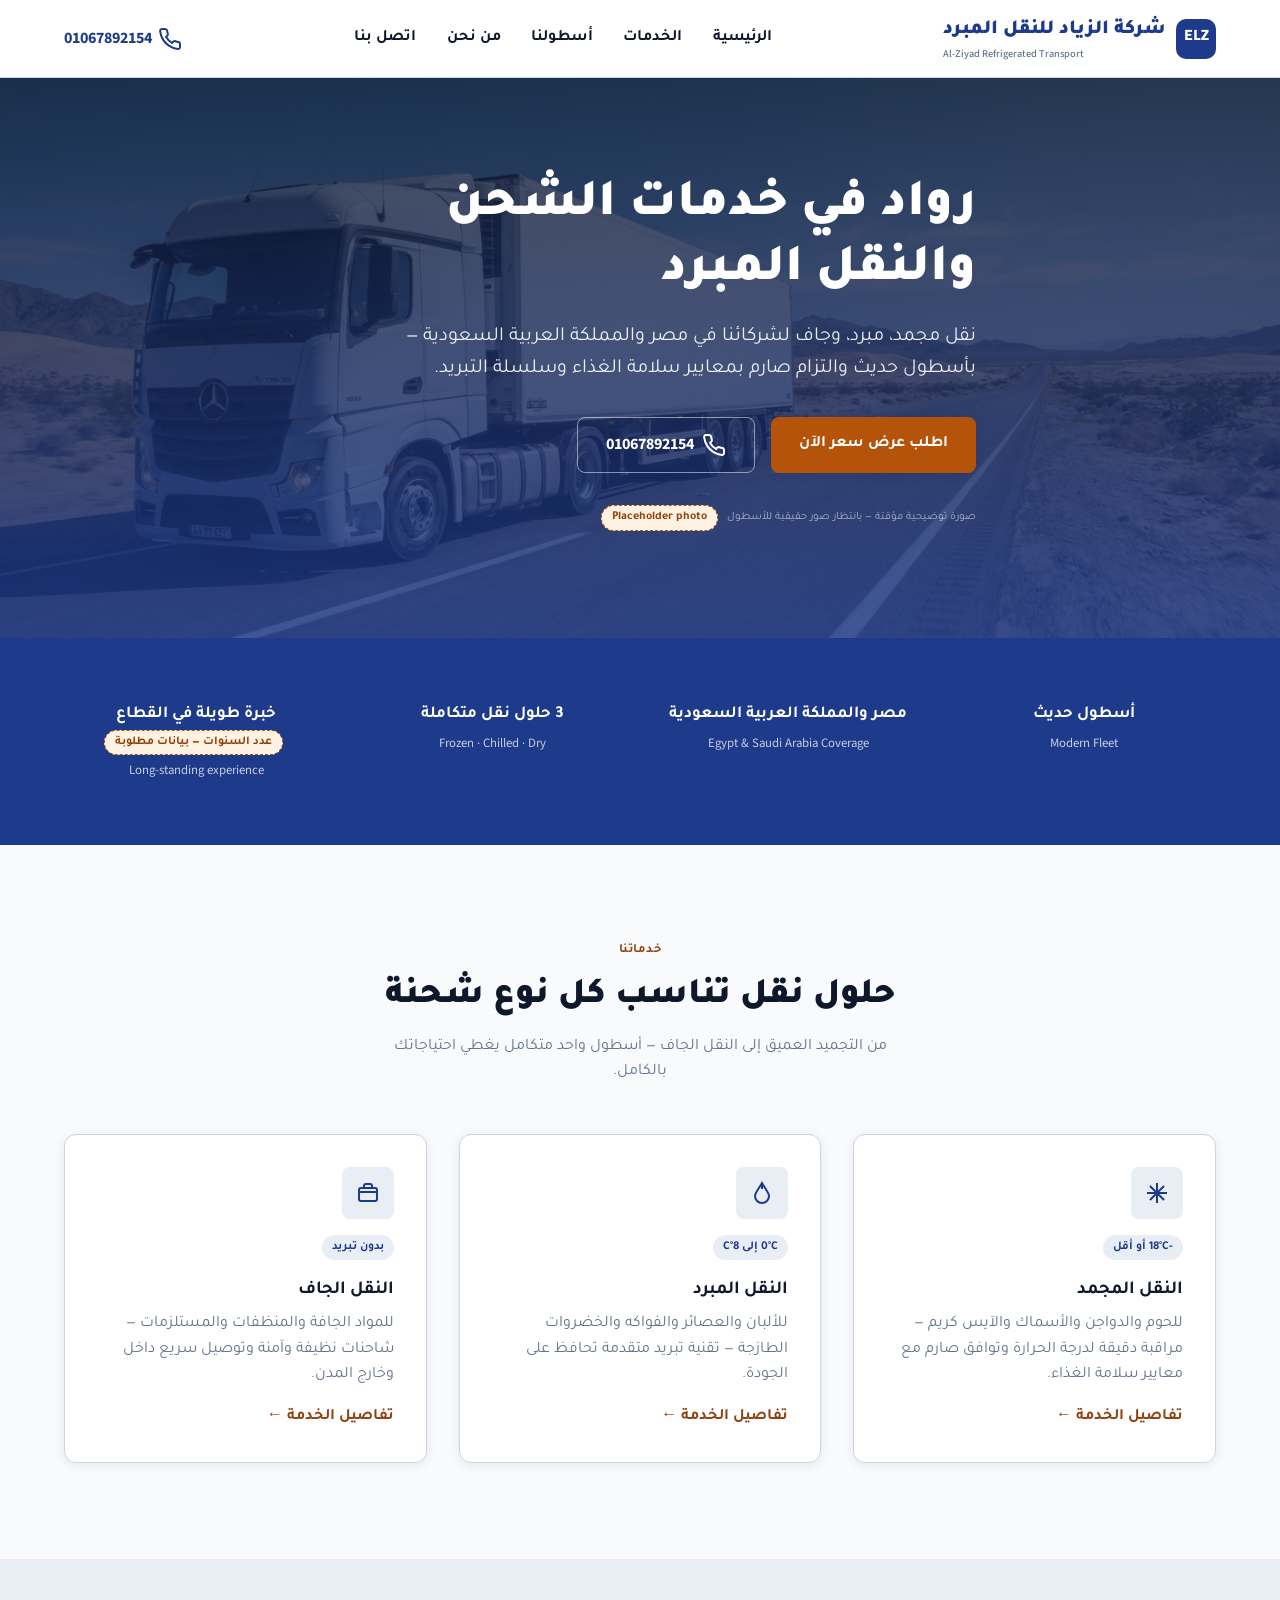
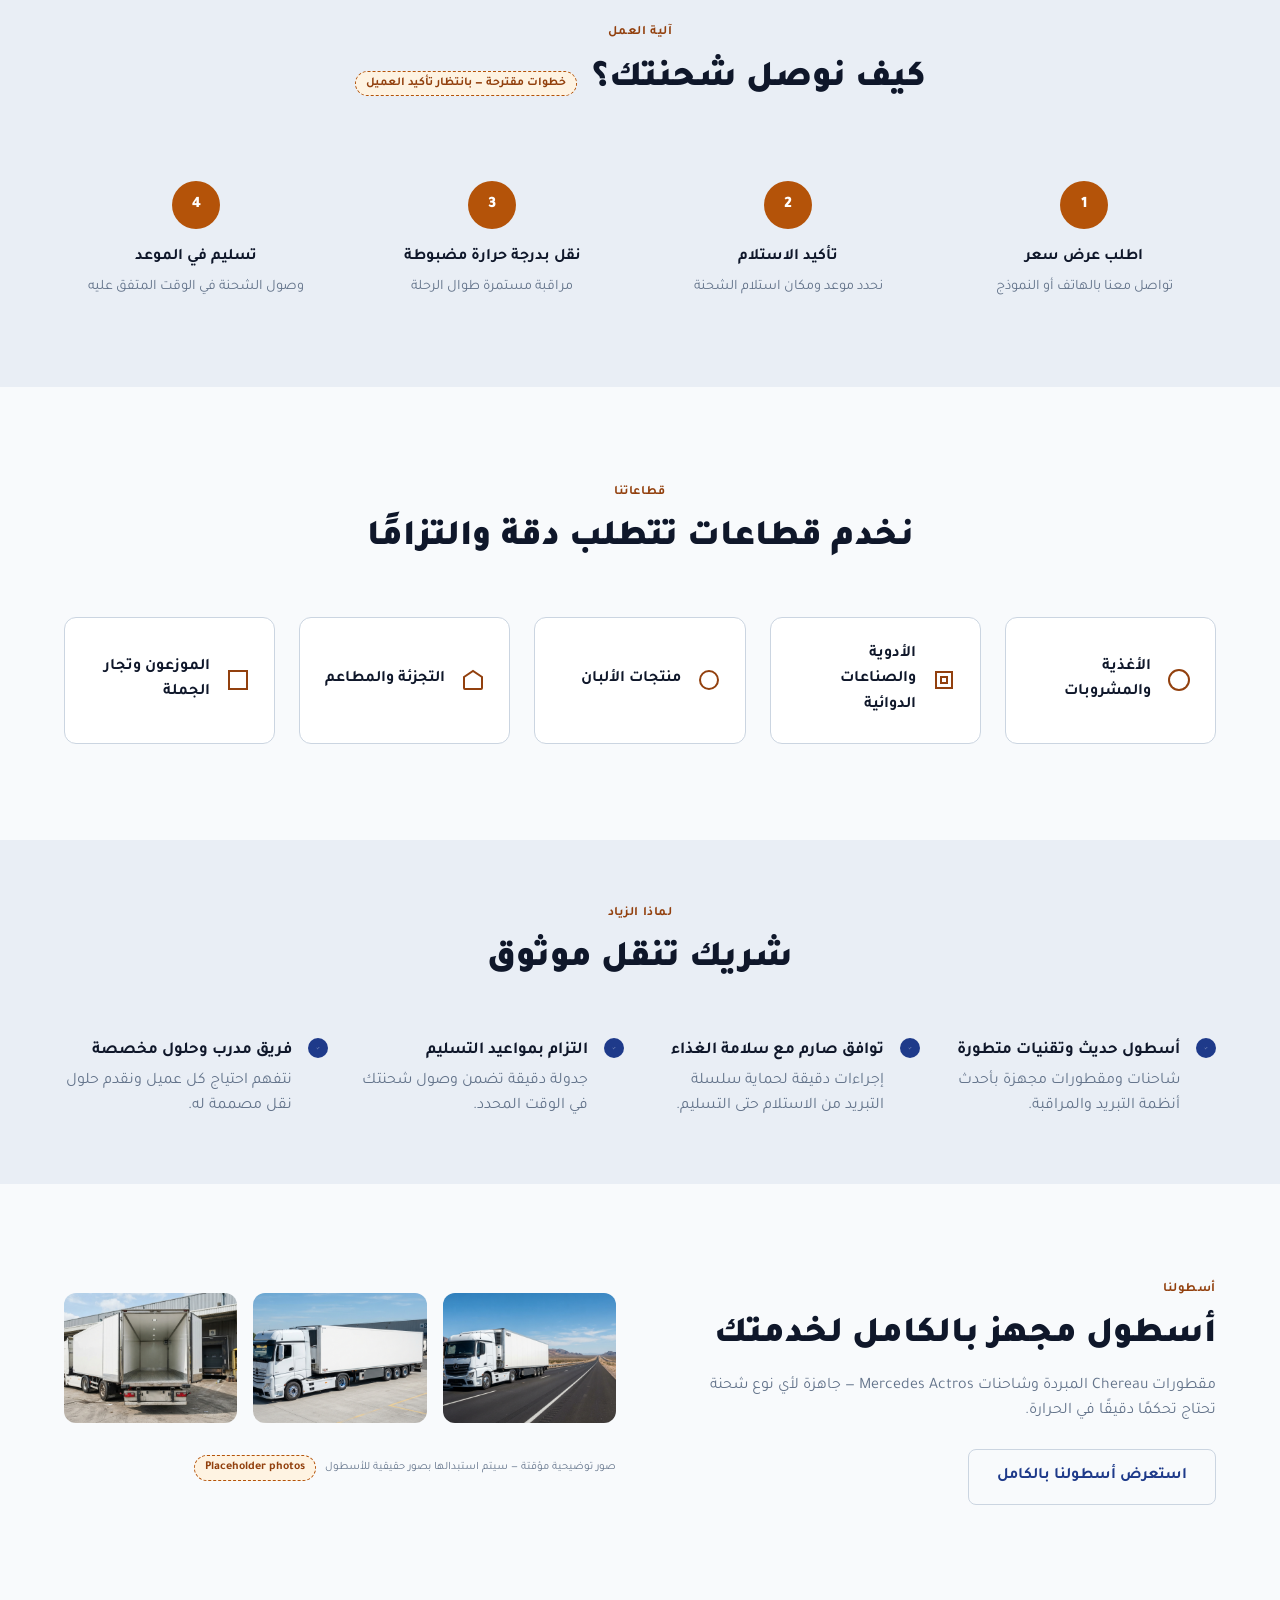
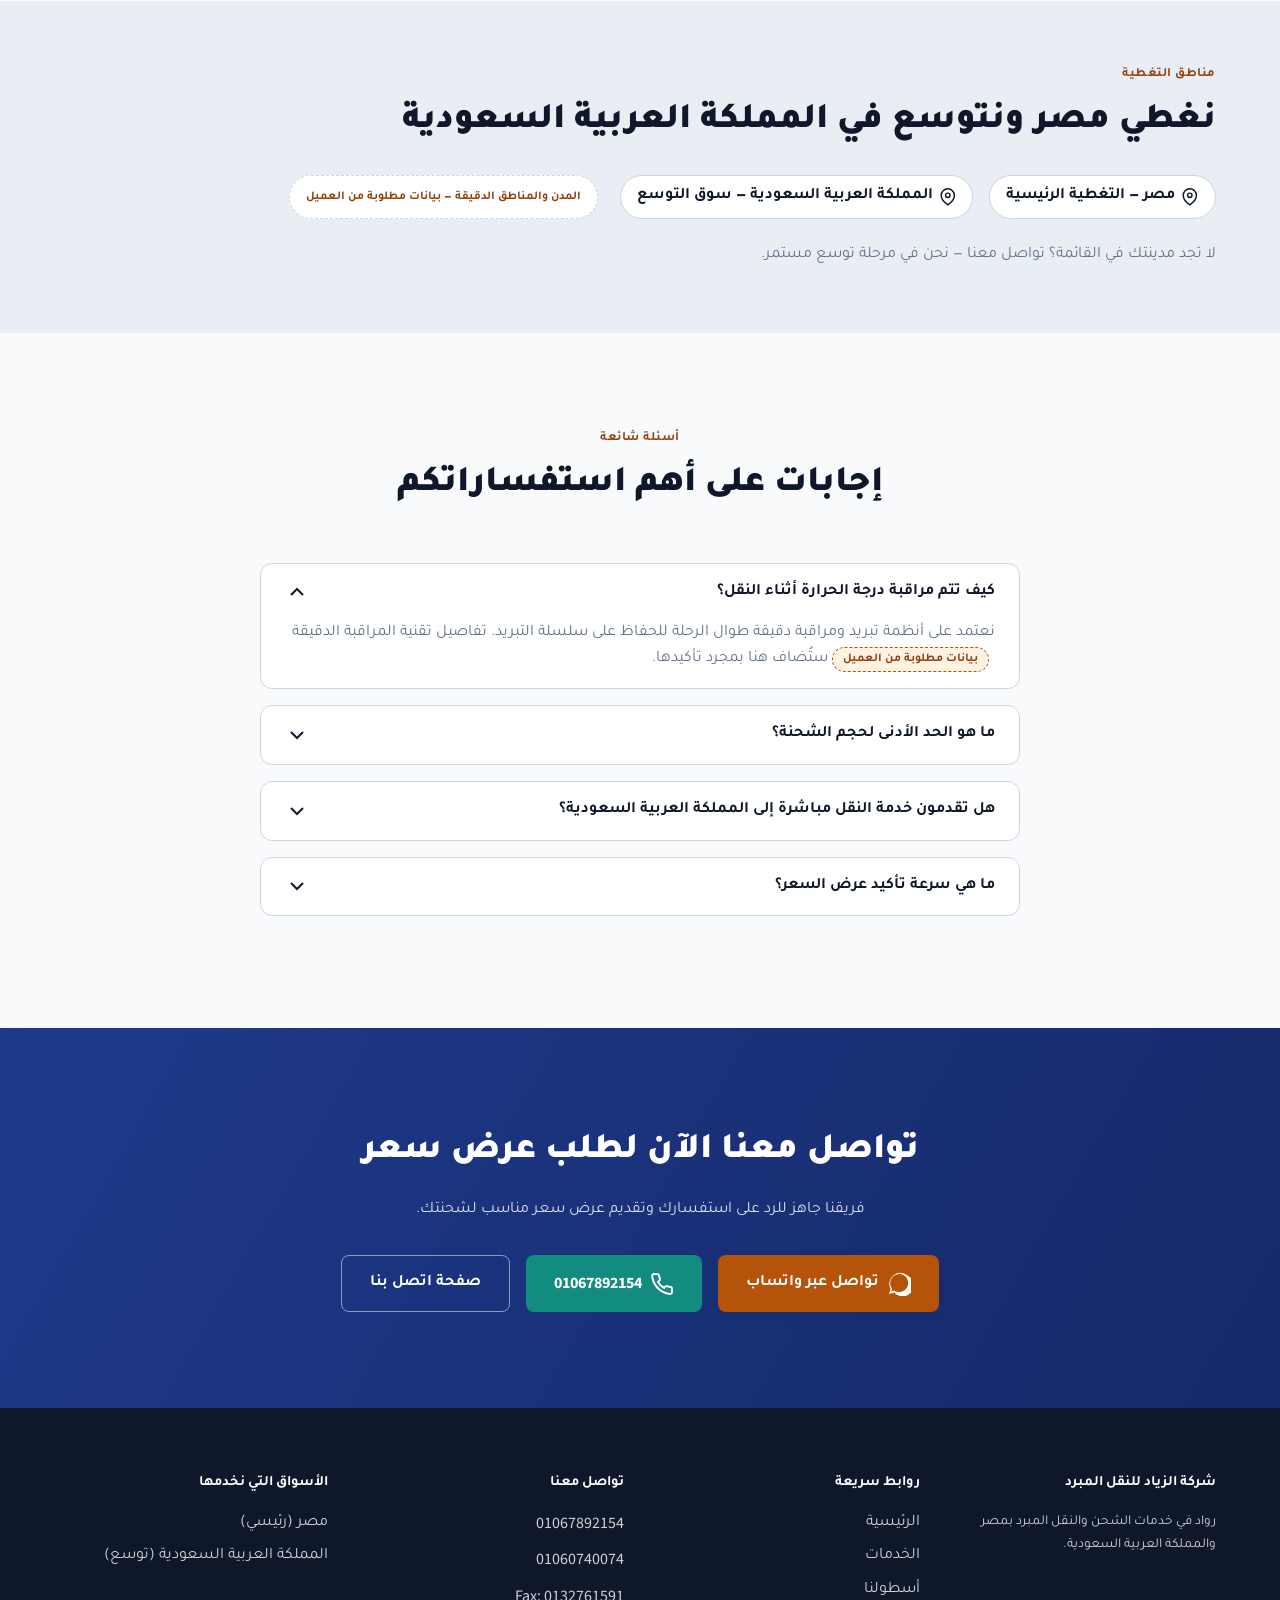
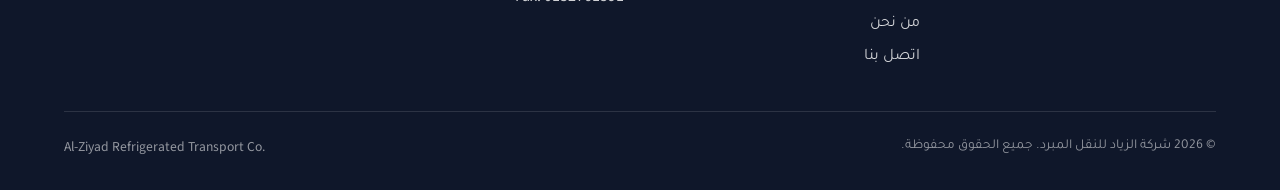
==== Workflows/Web/Web Desinging/4th-try-webpage-design/clients/al-ziyad/pages/home/index.html @ bed6dd48 "Add gitignore, al-ziyad home page, and update management notes Co-Authored-By: Claude Sonnet 5 <nore" ====
<!DOCTYPE html>
<html lang="ar" dir="rtl">
<head>
<meta charset="UTF-8">
<meta name="viewport" content="width=device-width, initial-scale=1.0">
<title>شركة الزياد للنقل المبرد — رواد في خدمات الشحن والنقل المبرد</title>
<meta name="description" content="شركة الزياد للنقل المبرد — نقل مجمد ومبرد وجاف في مصر والمملكة العربية السعودية. أسطول حديث، التزام بالمواعيد، وتوافق صارم مع معايير سلامة الغذاء.">
<style>
  @import url('https://fonts.googleapis.com/css2?family=Tajawal:wght@400;500;700;900&family=Source+Sans+3:wght@400;500;600;700&display=swap');

  :root {
    --color-primary: #1E3A8A;
    --color-primary-dark: #16296A;
    --color-secondary: #1E40AF;
    --color-accent: #B45309;
    --color-accent-dark: #92400E;
    --color-bg: #F8FAFC;
    --color-fg: #0F172A;
    --color-card: #FFFFFF;
    --color-muted: #E9EEF5;
    --color-muted-fg: #64748B;
    --color-border: #CBD5E1;
    --color-destructive: #DC2626;
    --color-on-primary: #FFFFFF;

    --font-ar: 'Tajawal', 'Segoe UI', Tahoma, sans-serif;
    --font-en: 'Source Sans 3', 'Segoe UI', Tahoma, sans-serif;

    --space-1: 0.5rem;
    --space-2: 1rem;
    --space-3: 1.5rem;
    --space-4: 2rem;
    --space-6: 3rem;
    --space-8: 4rem;
    --space-12: 6rem;

    --radius: 12px;
    --radius-sm: 8px;
    --shadow-card: 0 2px 12px rgba(15, 23, 42, 0.08);
    --shadow-lift: 0 12px 32px rgba(15, 23, 42, 0.12);
    --transition: 200ms ease;
  }

  * { box-sizing: border-box; }
  html { scroll-behavior: smooth; }

  body {
    margin: 0;
    font-family: var(--font-ar);
    background: var(--color-bg);
    color: var(--color-fg);
    line-height: 1.6;
    font-size: 16px;
  }

  img { max-width: 100%; display: block; }

  .en {
    font-family: var(--font-en);
    direction: ltr;
    unicode-bidi: isolate;
  }

  a { color: inherit; text-decoration: none; }

  .container {
    max-width: 1200px;
    margin: 0 auto;
    padding: 0 var(--space-3);
  }

  .eyebrow {
    font-size: 0.8rem;
    font-weight: 700;
    letter-spacing: 0.04em;
    color: var(--color-accent-dark);
    text-transform: uppercase;
    display: block;
    margin-bottom: var(--space-1);
  }

  .section-title {
    font-size: clamp(1.5rem, 3vw, 2.25rem);
    font-weight: 900;
    margin: 0 0 var(--space-1);
  }

  .section-sub {
    color: var(--color-muted-fg);
    max-width: 60ch;
    margin: 0 0 var(--space-6);
  }

  .section-head { text-align: center; margin-bottom: var(--space-6); }
  .section-head .section-sub { margin-inline: auto; }

  section { padding: var(--space-12) 0; }
  section.tight { padding: var(--space-8) 0; }

  .placeholder {
    display: inline-block;
    font-size: 0.75rem;
    font-weight: 600;
    color: var(--color-accent-dark);
    background: #FEF3E2;
    border: 1px dashed var(--color-accent);
    border-radius: 999px;
    padding: 2px 10px;
    margin-inline-start: 6px;
  }

  button, .btn {
    cursor: pointer;
    font-family: inherit;
    font-size: 1rem;
    font-weight: 700;
    border: none;
    border-radius: var(--radius-sm);
    padding: 0.9rem 1.75rem;
    display: inline-flex;
    align-items: center;
    gap: 0.5rem;
    transition: transform var(--transition), box-shadow var(--transition), background var(--transition);
  }
  .btn:hover { transform: translateY(-2px); }
  .btn:focus-visible { outline: 3px solid var(--color-accent); outline-offset: 2px; }

  .btn-primary {
    background: var(--color-accent);
    color: #fff;
    box-shadow: var(--shadow-card);
  }
  .btn-primary:hover { background: var(--color-accent-dark); box-shadow: var(--shadow-lift); }

  .btn-ghost {
    background: transparent;
    color: var(--color-on-primary);
    border: 1.5px solid rgba(255,255,255,0.5);
  }
  .btn-ghost:hover { background: rgba(255,255,255,0.12); }

  .btn-outline {
    background: transparent;
    color: var(--color-primary);
    border: 1.5px solid var(--color-border);
  }
  .btn-outline:hover { border-color: var(--color-primary); background: var(--color-muted); }

  .icon {
    width: 1.5rem;
    height: 1.5rem;
    flex-shrink: 0;
  }

  /* ---------- Header / Nav ---------- */
  header.site-header {
    position: sticky;
    top: 0;
    z-index: 50;
    background: var(--color-card);
    border-bottom: 1px solid var(--color-border);
  }
  .nav-row {
    display: flex;
    align-items: center;
    justify-content: space-between;
    gap: var(--space-3);
    padding: 0.9rem var(--space-3);
  }
  .brand {
    display: flex;
    align-items: center;
    gap: 0.6rem;
    font-weight: 900;
    font-size: 1.25rem;
    color: var(--color-primary);
  }
  .brand-mark {
    width: 40px;
    height: 40px;
    border-radius: 10px;
    background: var(--color-primary);
    color: #fff;
    display: flex;
    align-items: center;
    justify-content: center;
    font-weight: 900;
    font-size: 1rem;
  }
  .brand-text small {
    display: block;
    font-size: 0.65rem;
    font-weight: 500;
    color: var(--color-muted-fg);
  }

  nav.main-nav {
    display: flex;
    align-items: center;
    gap: var(--space-4);
  }
  nav.main-nav ul {
    list-style: none;
    display: flex;
    gap: var(--space-3);
    margin: 0;
    padding: 0;
  }
  nav.main-nav a.nav-link {
    font-weight: 600;
    color: var(--color-fg);
    padding: 0.4rem 0.2rem;
    border-bottom: 2px solid transparent;
    transition: border-color var(--transition), color var(--transition);
  }
  nav.main-nav a.nav-link:hover,
  nav.main-nav a.nav-link:focus-visible {
    color: var(--color-primary);
    border-color: var(--color-accent);
  }

  .nav-phone {
    display: flex;
    align-items: center;
    gap: 0.4rem;
    font-weight: 700;
    color: var(--color-primary);
    white-space: nowrap;
  }

  .nav-toggle {
    display: none;
    background: none;
    border: none;
    padding: 0.4rem;
  }

  @media (max-width: 860px) {
    nav.main-nav ul {
      position: absolute;
      inset-inline: 0;
      top: 100%;
      background: var(--color-card);
      border-bottom: 1px solid var(--color-border);
      flex-direction: column;
      gap: 0;
      padding: var(--space-2) var(--space-3);
      display: none;
    }
    nav.main-nav.open ul { display: flex; }
    nav.main-nav ul li { width: 100%; }
    nav.main-nav a.nav-link { display: block; padding: 0.75rem 0; }
    .nav-toggle { display: inline-flex; }
    .nav-phone.desktop-only { display: none; }
  }

  /* ---------- Hero ---------- */
  .hero {
    position: relative;
    color: #fff;
    background: linear-gradient(180deg, rgba(15,23,42,0.78), rgba(30,58,138,0.82)),
      url('../../../../images/generated-1786871518869.png') center/cover no-repeat;
    padding: var(--space-12) 0;
    min-height: 560px;
    display: flex;
    align-items: center;
  }
  .hero-inner { max-width: 720px; }
  .hero h1 {
    font-size: clamp(2rem, 4.5vw, 3.25rem);
    font-weight: 900;
    line-height: 1.25;
    margin: 0 0 var(--space-2);
  }
  .hero p.lead {
    font-size: clamp(1.05rem, 2vw, 1.25rem);
    color: rgba(255,255,255,0.9);
    margin: 0 0 var(--space-4);
    max-width: 55ch;
  }
  .hero-ctas { display: flex; flex-wrap: wrap; gap: var(--space-2); }
  .hero-photo-credit {
    font-size: 0.7rem;
    color: rgba(255,255,255,0.6);
    margin-top: var(--space-4);
  }

  /* ---------- Trust Stats ---------- */
  .stats-band {
    background: var(--color-primary);
    color: #fff;
    padding: var(--space-6) 0;
  }
  .stats-grid {
    display: grid;
    grid-template-columns: repeat(auto-fit, minmax(180px, 1fr));
    gap: var(--space-4);
    text-align: center;
  }
  .stat-label {
    font-size: 1.05rem;
    font-weight: 700;
  }
  .stat-sub {
    font-size: 0.8rem;
    color: rgba(255,255,255,0.75);
    margin-top: 4px;
  }

  /* ---------- Services ---------- */
  .cards-grid {
    display: grid;
    grid-template-columns: repeat(auto-fit, minmax(260px, 1fr));
    gap: var(--space-4);
  }
  .service-card {
    background: var(--color-card);
    border: 1px solid var(--color-border);
    border-radius: var(--radius);
    padding: var(--space-4);
    box-shadow: var(--shadow-card);
    transition: transform var(--transition), box-shadow var(--transition);
  }
  .service-card:hover { transform: translateY(-4px); box-shadow: var(--shadow-lift); }
  .service-icon {
    width: 52px;
    height: 52px;
    border-radius: var(--radius-sm);
    background: var(--color-muted);
    color: var(--color-primary);
    display: flex;
    align-items: center;
    justify-content: center;
    margin-bottom: var(--space-2);
  }
  .service-card h3 { margin: 0 0 0.4rem; font-size: 1.15rem; }
  .service-card p { margin: 0 0 var(--space-2); color: var(--color-muted-fg); }
  .service-card .temp-range {
    display: inline-block;
    font-size: 0.75rem;
    font-weight: 700;
    color: var(--color-primary);
    background: var(--color-muted);
    border-radius: 999px;
    padding: 3px 10px;
    margin-bottom: var(--space-2);
  }
  .service-card a.card-link {
    font-weight: 700;
    color: var(--color-accent-dark);
    display: inline-flex;
    align-items: center;
    gap: 4px;
  }

  /* ---------- How It Works ---------- */
  .steps-grid {
    display: grid;
    grid-template-columns: repeat(auto-fit, minmax(200px, 1fr));
    gap: var(--space-4);
    counter-reset: step;
  }
  .step {
    text-align: center;
    padding: var(--space-3);
  }
  .step-num {
    width: 48px;
    height: 48px;
    border-radius: 50%;
    background: var(--color-accent);
    color: #fff;
    font-weight: 900;
    display: flex;
    align-items: center;
    justify-content: center;
    margin: 0 auto var(--space-2);
  }
  .step h3 { margin: 0 0 0.3rem; font-size: 1rem; }
  .step p { margin: 0; color: var(--color-muted-fg); font-size: 0.9rem; }

  /* ---------- Industries ---------- */
  .industries-grid {
    display: grid;
    grid-template-columns: repeat(auto-fit, minmax(180px, 1fr));
    gap: var(--space-3);
  }
  .industry-chip {
    background: var(--color-card);
    border: 1px solid var(--color-border);
    border-radius: var(--radius);
    padding: var(--space-3);
    display: flex;
    align-items: center;
    gap: var(--space-2);
    font-weight: 700;
  }
  .industry-chip .icon { color: var(--color-accent-dark); }

  /* ---------- Why Al-Ziyad ---------- */
  .why-grid {
    display: grid;
    grid-template-columns: repeat(auto-fit, minmax(240px, 1fr));
    gap: var(--space-4);
  }
  .why-item { display: flex; gap: var(--space-2); align-items: flex-start; }
  .why-item .icon {
    background: var(--color-primary);
    color: #fff;
    border-radius: 50%;
    padding: 8px;
    width: 20px;
    height: 20px;
  }
  .why-item h3 { margin: 0 0 0.25rem; font-size: 1.05rem; }
  .why-item p { margin: 0; color: var(--color-muted-fg); }

  /* ---------- Fleet teaser ---------- */
  .fleet-gallery {
    display: grid;
    grid-template-columns: repeat(3, 1fr);
    gap: var(--space-2);
  }
  .fleet-gallery img {
    border-radius: var(--radius);
    aspect-ratio: 4 / 3;
    object-fit: cover;
    width: 100%;
  }
  @media (max-width: 700px) {
    .fleet-gallery { grid-template-columns: 1fr; }
  }

  .split {
    display: grid;
    grid-template-columns: 1fr 1fr;
    gap: var(--space-6);
    align-items: center;
  }
  @media (max-width: 860px) {
    .split { grid-template-columns: 1fr; }
  }

  /* ---------- Coverage ---------- */
  .coverage-band {
    background: var(--color-muted);
  }
  .coverage-list {
    display: flex;
    flex-wrap: wrap;
    gap: var(--space-2);
    margin-top: var(--space-3);
  }
  .coverage-pill {
    background: var(--color-card);
    border: 1px solid var(--color-border);
    border-radius: 999px;
    padding: 0.5rem 1rem;
    font-weight: 700;
    display: flex;
    align-items: center;
    gap: 6px;
  }

  /* ---------- FAQ ---------- */
  .faq-list { max-width: 760px; margin: 0 auto; }
  details.faq-item {
    background: var(--color-card);
    border: 1px solid var(--color-border);
    border-radius: var(--radius);
    padding: var(--space-2) var(--space-3);
    margin-bottom: var(--space-2);
  }
  details.faq-item summary {
    cursor: pointer;
    font-weight: 700;
    list-style: none;
    display: flex;
    justify-content: space-between;
    align-items: center;
    gap: var(--space-2);
  }
  details.faq-item summary::-webkit-details-marker { display: none; }
  details.faq-item summary .chevron { transition: transform var(--transition); flex-shrink: 0; }
  details.faq-item[open] summary .chevron { transform: rotate(180deg); }
  details.faq-item p {
    color: var(--color-muted-fg);
    margin: var(--space-2) 0 0;
  }

  /* ---------- CTA band ---------- */
  .cta-band {
    background: linear-gradient(120deg, var(--color-primary), var(--color-primary-dark));
    color: #fff;
    text-align: center;
  }
  .cta-band h2 { font-size: clamp(1.5rem, 3vw, 2.25rem); margin: 0 0 var(--space-2); font-weight: 900; }
  .cta-band p { color: rgba(255,255,255,0.85); margin: 0 0 var(--space-4); }
  .cta-actions { display: flex; flex-wrap: wrap; justify-content: center; gap: var(--space-2); }
  .btn-whatsapp { background: #128C7E; color: #fff; }
  .btn-whatsapp:hover { background: #0d6e63; }

  /* ---------- Footer ---------- */
  footer.site-footer {
    background: var(--color-fg);
    color: rgba(255,255,255,0.8);
    padding: var(--space-8) 0 var(--space-4);
  }
  .footer-grid {
    display: grid;
    grid-template-columns: repeat(auto-fit, minmax(200px, 1fr));
    gap: var(--space-4);
    padding-bottom: var(--space-4);
    border-bottom: 1px solid rgba(255,255,255,0.12);
  }
  .footer-grid h4 {
    color: #fff;
    font-size: 0.9rem;
    margin: 0 0 var(--space-2);
  }
  .footer-grid ul { list-style: none; margin: 0; padding: 0; }
  .footer-grid li { margin-bottom: 0.5rem; }
  .footer-grid a:hover { color: #fff; }
  .footer-bottom {
    padding-top: var(--space-3);
    display: flex;
    flex-wrap: wrap;
    justify-content: space-between;
    gap: var(--space-2);
    font-size: 0.85rem;
    color: rgba(255,255,255,0.55);
  }

  @media (prefers-reduced-motion: reduce) {
    * { transition: none !important; scroll-behavior: auto !important; }
  }
</style>
</head>
<body>

<header class="site-header">
  <div class="container nav-row">
    <a class="brand" href="#top">
      <span class="brand-mark">ELZ</span>
      <span class="brand-text">
        شركة الزياد للنقل المبرد
        <small class="en">Al-Ziyad Refrigerated Transport</small>
      </span>
    </a>

    <nav class="main-nav" id="mainNav">
      <ul>
        <li><a class="nav-link" href="index.html">الرئيسية</a></li>
        <li><a class="nav-link" href="../services/index.html">الخدمات</a></li>
        <li><a class="nav-link" href="../our-fleet/index.html">أسطولنا</a></li>
        <li><a class="nav-link" href="../about-us/index.html">من نحن</a></li>
        <li><a class="nav-link" href="../contact/index.html">اتصل بنا</a></li>
      </ul>
    </nav>

    <a class="nav-phone desktop-only" href="tel:+201067892154">
      <svg class="icon" viewBox="0 0 24 24" fill="none" stroke="currentColor" stroke-width="2"><path d="M22 16.92v3a2 2 0 0 1-2.18 2 19.79 19.79 0 0 1-8.63-3.07 19.5 19.5 0 0 1-6-6 19.79 19.79 0 0 1-3.07-8.67A2 2 0 0 1 4.11 2h3a2 2 0 0 1 2 1.72c.127.96.361 1.903.7 2.81a2 2 0 0 1-.45 2.11L8.09 9.91a16 16 0 0 0 6 6l1.27-1.27a2 2 0 0 1 2.11-.45c.907.339 1.85.573 2.81.7A2 2 0 0 1 22 16.92z"/></svg>
      <span class="en" dir="ltr">01067892154</span>
    </a>

    <button class="nav-toggle" id="navToggle" aria-label="فتح القائمة" aria-expanded="false" aria-controls="mainNav">
      <svg class="icon" viewBox="0 0 24 24" fill="none" stroke="currentColor" stroke-width="2"><line x1="3" y1="6" x2="21" y2="6"/><line x1="3" y1="12" x2="21" y2="12"/><line x1="3" y1="18" x2="21" y2="18"/></svg>
    </button>
  </div>
</header>

<main id="top">

  <!-- Hero -->
  <section class="hero">
    <div class="container hero-inner">
      <h1>رواد في خدمات الشحن والنقل المبرد</h1>
      <p class="lead">
        نقل مجمد، مبرد، وجاف لشركائنا في مصر والمملكة العربية السعودية — بأسطول
        حديث والتزام صارم بمعايير سلامة الغذاء وسلسلة التبريد.
      </p>
      <div class="hero-ctas">
        <a class="btn btn-primary" href="../contact/index.html">اطلب عرض سعر الآن</a>
        <a class="btn btn-ghost" href="tel:+201067892154">
          <svg class="icon" viewBox="0 0 24 24" fill="none" stroke="currentColor" stroke-width="2"><path d="M22 16.92v3a2 2 0 0 1-2.18 2 19.79 19.79 0 0 1-8.63-3.07 19.5 19.5 0 0 1-6-6 19.79 19.79 0 0 1-3.07-8.67A2 2 0 0 1 4.11 2h3a2 2 0 0 1 2 1.72c.127.96.361 1.903.7 2.81a2 2 0 0 1-.45 2.11L8.09 9.91a16 16 0 0 0 6 6l1.27-1.27a2 2 0 0 1 2.11-.45c.907.339 1.85.573 2.81.7A2 2 0 0 1 22 16.92z"/></svg>
          <span class="en" dir="ltr">01067892154</span>
        </a>
      </div>
      <p class="hero-photo-credit">
        صورة توضيحية مؤقتة — بانتظار صور حقيقية للأسطول
        <span class="placeholder">Placeholder photo</span>
      </p>
    </div>
  </section>

  <!-- Trust Stats Band -->
  <section class="stats-band tight">
    <div class="container">
      <div class="stats-grid">
        <div>
          <div class="stat-label">أسطول حديث</div>
          <div class="stat-sub en">Modern Fleet</div>
        </div>
        <div>
          <div class="stat-label">مصر والمملكة العربية السعودية</div>
          <div class="stat-sub en">Egypt &amp; Saudi Arabia Coverage</div>
        </div>
        <div>
          <div class="stat-label">3 حلول نقل متكاملة</div>
          <div class="stat-sub en">Frozen · Chilled · Dry</div>
        </div>
        <div>
          <div class="stat-label">خبرة طويلة في القطاع <span class="placeholder">عدد السنوات — بيانات مطلوبة</span></div>
          <div class="stat-sub en">Long-standing experience</div>
        </div>
      </div>
    </div>
  </section>

  <!-- Services Overview -->
  <section id="services">
    <div class="container">
      <div class="section-head">
        <span class="eyebrow">خدماتنا</span>
        <h2 class="section-title">حلول نقل تناسب كل نوع شحنة</h2>
        <p class="section-sub">من التجميد العميق إلى النقل الجاف — أسطول واحد متكامل يغطي احتياجاتك بالكامل.</p>
      </div>
      <div class="cards-grid">
        <article class="service-card">
          <div class="service-icon">
            <svg class="icon" viewBox="0 0 24 24" fill="none" stroke="currentColor" stroke-width="2"><path d="M12 2v20M4.93 4.93l14.14 14.14M2 12h20M4.93 19.07l14.14-14.14"/></svg>
          </div>
          <span class="temp-range">-18°C أو أقل</span>
          <h3>النقل المجمد</h3>
          <p>للحوم والدواجن والأسماك والآيس كريم — مراقبة دقيقة لدرجة الحرارة وتوافق صارم مع معايير سلامة الغذاء.</p>
          <a class="card-link" href="../services/index.html">تفاصيل الخدمة ←</a>
        </article>
        <article class="service-card">
          <div class="service-icon">
            <svg class="icon" viewBox="0 0 24 24" fill="none" stroke="currentColor" stroke-width="2"><path d="M12 2v6M12 22a7 7 0 0 0 7-7c0-3-3-6-7-13-4 7-7 10-7 13a7 7 0 0 0 7 7z"/></svg>
          </div>
          <span class="temp-range">0°C إلى 8°C</span>
          <h3>النقل المبرد</h3>
          <p>للألبان والعصائر والفواكه والخضروات الطازجة — تقنية تبريد متقدمة تحافظ على الجودة.</p>
          <a class="card-link" href="../services/index.html">تفاصيل الخدمة ←</a>
        </article>
        <article class="service-card">
          <div class="service-icon">
            <svg class="icon" viewBox="0 0 24 24" fill="none" stroke="currentColor" stroke-width="2"><rect x="3" y="7" width="18" height="13" rx="2"/><path d="M3 11h18M8 7V5a2 2 0 0 1 2-2h4a2 2 0 0 1 2 2v2"/></svg>
          </div>
          <span class="temp-range">بدون تبريد</span>
          <h3>النقل الجاف</h3>
          <p>للمواد الجافة والمنظفات والمستلزمات — شاحنات نظيفة وآمنة وتوصيل سريع داخل وخارج المدن.</p>
          <a class="card-link" href="../services/index.html">تفاصيل الخدمة ←</a>
        </article>
      </div>
    </div>
  </section>

  <!-- How It Works -->
  <section class="tight" style="background:var(--color-muted)">
    <div class="container">
      <div class="section-head">
        <span class="eyebrow">آلية العمل</span>
        <h2 class="section-title">كيف نوصل شحنتك؟ <span class="placeholder">خطوات مقترحة — بانتظار تأكيد العميل</span></h2>
      </div>
      <div class="steps-grid">
        <div class="step">
          <div class="step-num">1</div>
          <h3>اطلب عرض سعر</h3>
          <p>تواصل معنا بالهاتف أو النموذج</p>
        </div>
        <div class="step">
          <div class="step-num">2</div>
          <h3>تأكيد الاستلام</h3>
          <p>نحدد موعد ومكان استلام الشحنة</p>
        </div>
        <div class="step">
          <div class="step-num">3</div>
          <h3>نقل بدرجة حرارة مضبوطة</h3>
          <p>مراقبة مستمرة طوال الرحلة</p>
        </div>
        <div class="step">
          <div class="step-num">4</div>
          <h3>تسليم في الموعد</h3>
          <p>وصول الشحنة في الوقت المتفق عليه</p>
        </div>
      </div>
    </div>
  </section>

  <!-- Industries We Serve -->
  <section>
    <div class="container">
      <div class="section-head">
        <span class="eyebrow">قطاعاتنا</span>
        <h2 class="section-title">نخدم قطاعات تتطلب دقة والتزامًا</h2>
      </div>
      <div class="industries-grid">
        <div class="industry-chip">
          <svg class="icon" viewBox="0 0 24 24" fill="none" stroke="currentColor" stroke-width="2"><path d="M12 2a10 10 0 1 0 10 10A10 10 0 0 0 12 2z"/></svg>
          الأغذية والمشروبات
        </div>
        <div class="industry-chip">
          <svg class="icon" viewBox="0 0 24 24" fill="none" stroke="currentColor" stroke-width="2"><path d="M4 4h16v16H4z"/><path d="M9 9h6v6H9z"/></svg>
          الأدوية والصناعات الدوائية
        </div>
        <div class="industry-chip">
          <svg class="icon" viewBox="0 0 24 24" fill="none" stroke="currentColor" stroke-width="2"><circle cx="12" cy="12" r="9"/></svg>
          منتجات الألبان
        </div>
        <div class="industry-chip">
          <svg class="icon" viewBox="0 0 24 24" fill="none" stroke="currentColor" stroke-width="2"><path d="M3 9l9-6 9 6v11a1 1 0 0 1-1 1H4a1 1 0 0 1-1-1z"/></svg>
          التجزئة والمطاعم
        </div>
        <div class="industry-chip">
          <svg class="icon" viewBox="0 0 24 24" fill="none" stroke="currentColor" stroke-width="2"><path d="M3 3h18v18H3z"/></svg>
          الموزعون وتجار الجملة
        </div>
      </div>
    </div>
  </section>

  <!-- Why Al-Ziyad -->
  <section class="tight" style="background:var(--color-muted)">
    <div class="container">
      <div class="section-head">
        <span class="eyebrow">لماذا الزياد</span>
        <h2 class="section-title">شريك تنقل موثوق</h2>
      </div>
      <div class="why-grid">
        <div class="why-item">
          <svg class="icon" viewBox="0 0 24 24" fill="none" stroke="currentColor" stroke-width="2"><path d="M20 6L9 17l-5-5"/></svg>
          <div>
            <h3>أسطول حديث وتقنيات متطورة</h3>
            <p>شاحنات ومقطورات مجهزة بأحدث أنظمة التبريد والمراقبة.</p>
          </div>
        </div>
        <div class="why-item">
          <svg class="icon" viewBox="0 0 24 24" fill="none" stroke="currentColor" stroke-width="2"><path d="M20 6L9 17l-5-5"/></svg>
          <div>
            <h3>توافق صارم مع سلامة الغذاء</h3>
            <p>إجراءات دقيقة لحماية سلسلة التبريد من الاستلام حتى التسليم.</p>
          </div>
        </div>
        <div class="why-item">
          <svg class="icon" viewBox="0 0 24 24" fill="none" stroke="currentColor" stroke-width="2"><path d="M20 6L9 17l-5-5"/></svg>
          <div>
            <h3>التزام بمواعيد التسليم</h3>
            <p>جدولة دقيقة تضمن وصول شحنتك في الوقت المحدد.</p>
          </div>
        </div>
        <div class="why-item">
          <svg class="icon" viewBox="0 0 24 24" fill="none" stroke="currentColor" stroke-width="2"><path d="M20 6L9 17l-5-5"/></svg>
          <div>
            <h3>فريق مدرب وحلول مخصصة</h3>
            <p>نتفهم احتياج كل عميل ونقدم حلول نقل مصممة له.</p>
          </div>
        </div>
      </div>
    </div>
  </section>

  <!-- Our Fleet teaser -->
  <section>
    <div class="container split">
      <div>
        <span class="eyebrow">أسطولنا</span>
        <h2 class="section-title">أسطول مجهز بالكامل لخدمتك</h2>
        <p class="section-sub" style="margin-bottom:var(--space-3)">
          مقطورات Chereau المبردة وشاحنات Mercedes Actros — جاهزة لأي نوع شحنة تحتاج تحكمًا دقيقًا في الحرارة.
        </p>
        <a class="btn btn-outline" href="../our-fleet/index.html">استعرض أسطولنا بالكامل</a>
      </div>
      <div>
        <div class="fleet-gallery">
          <img src="../../../../images/generated-1786870668667.png" alt="شاحنة مبردة تابعة لأسطول الزياد على الطريق">
          <img src="../../../../images/generated-1786870881535.png" alt="مقطورة مبردة من الخلف تظهر تفاصيل نظام التبريد">
          <img src="../../../../images/generated-1786871591189.png" alt="شاحنة مبردة أثناء التحميل في منطقة الشحن">
        </div>
        <p class="hero-photo-credit" style="color:var(--color-muted-fg)">
          صور توضيحية مؤقتة — سيتم استبدالها بصور حقيقية للأسطول
          <span class="placeholder">Placeholder photos</span>
        </p>
      </div>
    </div>
  </section>

  <!-- Coverage Area -->
  <section class="coverage-band tight">
    <div class="container">
      <span class="eyebrow">مناطق التغطية</span>
      <h2 class="section-title">نغطي مصر ونتوسع في المملكة العربية السعودية</h2>
      <div class="coverage-list">
        <span class="coverage-pill">
          <svg class="icon" viewBox="0 0 24 24" fill="none" stroke="currentColor" stroke-width="2" style="width:1.1rem;height:1.1rem"><path d="M21 10c0 7-9 13-9 13S3 17 3 10a9 9 0 0 1 18 0z"/><circle cx="12" cy="10" r="3"/></svg>
          مصر — التغطية الرئيسية
        </span>
        <span class="coverage-pill">
          <svg class="icon" viewBox="0 0 24 24" fill="none" stroke="currentColor" stroke-width="2" style="width:1.1rem;height:1.1rem"><path d="M21 10c0 7-9 13-9 13S3 17 3 10a9 9 0 0 1 18 0z"/><circle cx="12" cy="10" r="3"/></svg>
          المملكة العربية السعودية — سوق التوسع
        </span>
        <span class="coverage-pill placeholder" style="border-style:dashed">المدن والمناطق الدقيقة — بيانات مطلوبة من العميل</span>
      </div>
      <p class="section-sub" style="margin-top:var(--space-3);margin-bottom:0">
        لا تجد مدينتك في القائمة؟ تواصل معنا — نحن في مرحلة توسع مستمر.
      </p>
    </div>
  </section>

  <!-- FAQ -->
  <section>
    <div class="container">
      <div class="section-head">
        <span class="eyebrow">أسئلة شائعة</span>
        <h2 class="section-title">إجابات على أهم استفساراتكم</h2>
      </div>
      <div class="faq-list">
        <details class="faq-item" open>
          <summary>كيف تتم مراقبة درجة الحرارة أثناء النقل؟
            <svg class="icon chevron" viewBox="0 0 24 24" fill="none" stroke="currentColor" stroke-width="2"><path d="M6 9l6 6 6-6"/></svg>
          </summary>
          <p>نعتمد على أنظمة تبريد ومراقبة دقيقة طوال الرحلة للحفاظ على سلسلة التبريد. تفاصيل تقنية المراقبة الدقيقة <span class="placeholder">بيانات مطلوبة من العميل</span> ستُضاف هنا بمجرد تأكيدها.</p>
        </details>
        <details class="faq-item">
          <summary>ما هو الحد الأدنى لحجم الشحنة؟
            <svg class="icon chevron" viewBox="0 0 24 24" fill="none" stroke="currentColor" stroke-width="2"><path d="M6 9l6 6 6-6"/></svg>
          </summary>
          <p><span class="placeholder">بيانات مطلوبة من العميل</span> — تواصل معنا مباشرة وسنؤكد لك الحد الأدنى المناسب لشحنتك.</p>
        </details>
        <details class="faq-item">
          <summary>هل تقدمون خدمة النقل مباشرة إلى المملكة العربية السعودية؟
            <svg class="icon chevron" viewBox="0 0 24 24" fill="none" stroke="currentColor" stroke-width="2"><path d="M6 9l6 6 6-6"/></svg>
          </summary>
          <p>نعم، المملكة العربية السعودية هي سوق توسع مؤكد لدينا إلى جانب مصر كسوقنا الرئيسي.</p>
        </details>
        <details class="faq-item">
          <summary>ما هي سرعة تأكيد عرض السعر؟
            <svg class="icon chevron" viewBox="0 0 24 24" fill="none" stroke="currentColor" stroke-width="2"><path d="M6 9l6 6 6-6"/></svg>
          </summary>
          <p><span class="placeholder">بيانات مطلوبة من العميل</span> — سنوضح هنا زمن الاستجابة الفعلي بمجرد تأكيده.</p>
        </details>
      </div>
    </div>
  </section>

  <!-- CTA Band -->
  <section class="cta-band">
    <div class="container">
      <h2>تواصل معنا الآن لطلب عرض سعر</h2>
      <p>فريقنا جاهز للرد على استفسارك وتقديم عرض سعر مناسب لشحنتك.</p>
      <div class="cta-actions">
        <a class="btn btn-primary" href="https://wa.me/201067892154" target="_blank" rel="noopener">
          <svg class="icon" viewBox="0 0 24 24" fill="currentColor"><path d="M20.5 3.5A11 11 0 0 0 3.6 17L2 22l5.2-1.6A11 11 0 1 0 20.5 3.5zM12 20a8.9 8.9 0 0 1-4.5-1.2l-.3-.2-3 .9.9-2.9-.2-.3A9 9 0 1 1 12 20z"/></svg>
          تواصل عبر واتساب
        </a>
        <a class="btn btn-whatsapp" href="tel:+201067892154">
          <svg class="icon" viewBox="0 0 24 24" fill="none" stroke="currentColor" stroke-width="2"><path d="M22 16.92v3a2 2 0 0 1-2.18 2 19.79 19.79 0 0 1-8.63-3.07 19.5 19.5 0 0 1-6-6 19.79 19.79 0 0 1-3.07-8.67A2 2 0 0 1 4.11 2h3a2 2 0 0 1 2 1.72c.127.96.361 1.903.7 2.81a2 2 0 0 1-.45 2.11L8.09 9.91a16 16 0 0 0 6 6l1.27-1.27a2 2 0 0 1 2.11-.45c.907.339 1.85.573 2.81.7A2 2 0 0 1 22 16.92z"/></svg>
          <span class="en" dir="ltr">01067892154</span>
        </a>
        <a class="btn btn-ghost" href="../contact/index.html">صفحة اتصل بنا</a>
      </div>
    </div>
  </section>

</main>

<footer class="site-footer">
  <div class="container">
    <div class="footer-grid">
      <div>
        <h4>شركة الزياد للنقل المبرد</h4>
        <p style="font-size:0.85rem;line-height:1.7">رواد في خدمات الشحن والنقل المبرد بمصر والمملكة العربية السعودية.</p>
      </div>
      <div>
        <h4>روابط سريعة</h4>
        <ul>
          <li><a href="index.html">الرئيسية</a></li>
          <li><a href="../services/index.html">الخدمات</a></li>
          <li><a href="../our-fleet/index.html">أسطولنا</a></li>
          <li><a href="../about-us/index.html">من نحن</a></li>
          <li><a href="../contact/index.html">اتصل بنا</a></li>
        </ul>
      </div>
      <div>
        <h4>تواصل معنا</h4>
        <ul>
          <li><a class="en" dir="ltr" href="tel:+201067892154">01067892154</a></li>
          <li><a class="en" dir="ltr" href="tel:+201060740074">01060740074</a></li>
          <li><span class="en" dir="ltr">Fax: 0132761591</span></li>
        </ul>
      </div>
      <div>
        <h4>الأسواق التي نخدمها</h4>
        <ul>
          <li>مصر (رئيسي)</li>
          <li>المملكة العربية السعودية (توسع)</li>
        </ul>
      </div>
    </div>
    <div class="footer-bottom">
      <span>© 2026 شركة الزياد للنقل المبرد. جميع الحقوق محفوظة.</span>
      <span class="en">Al-Ziyad Refrigerated Transport Co.</span>
    </div>
  </div>
</footer>

<script>
  var toggle = document.getElementById('navToggle');
  var nav = document.getElementById('mainNav');
  toggle.addEventListener('click', function () {
    var isOpen = nav.classList.toggle('open');
    toggle.setAttribute('aria-expanded', isOpen ? 'true' : 'false');
  });
</script>

</body>
</html>
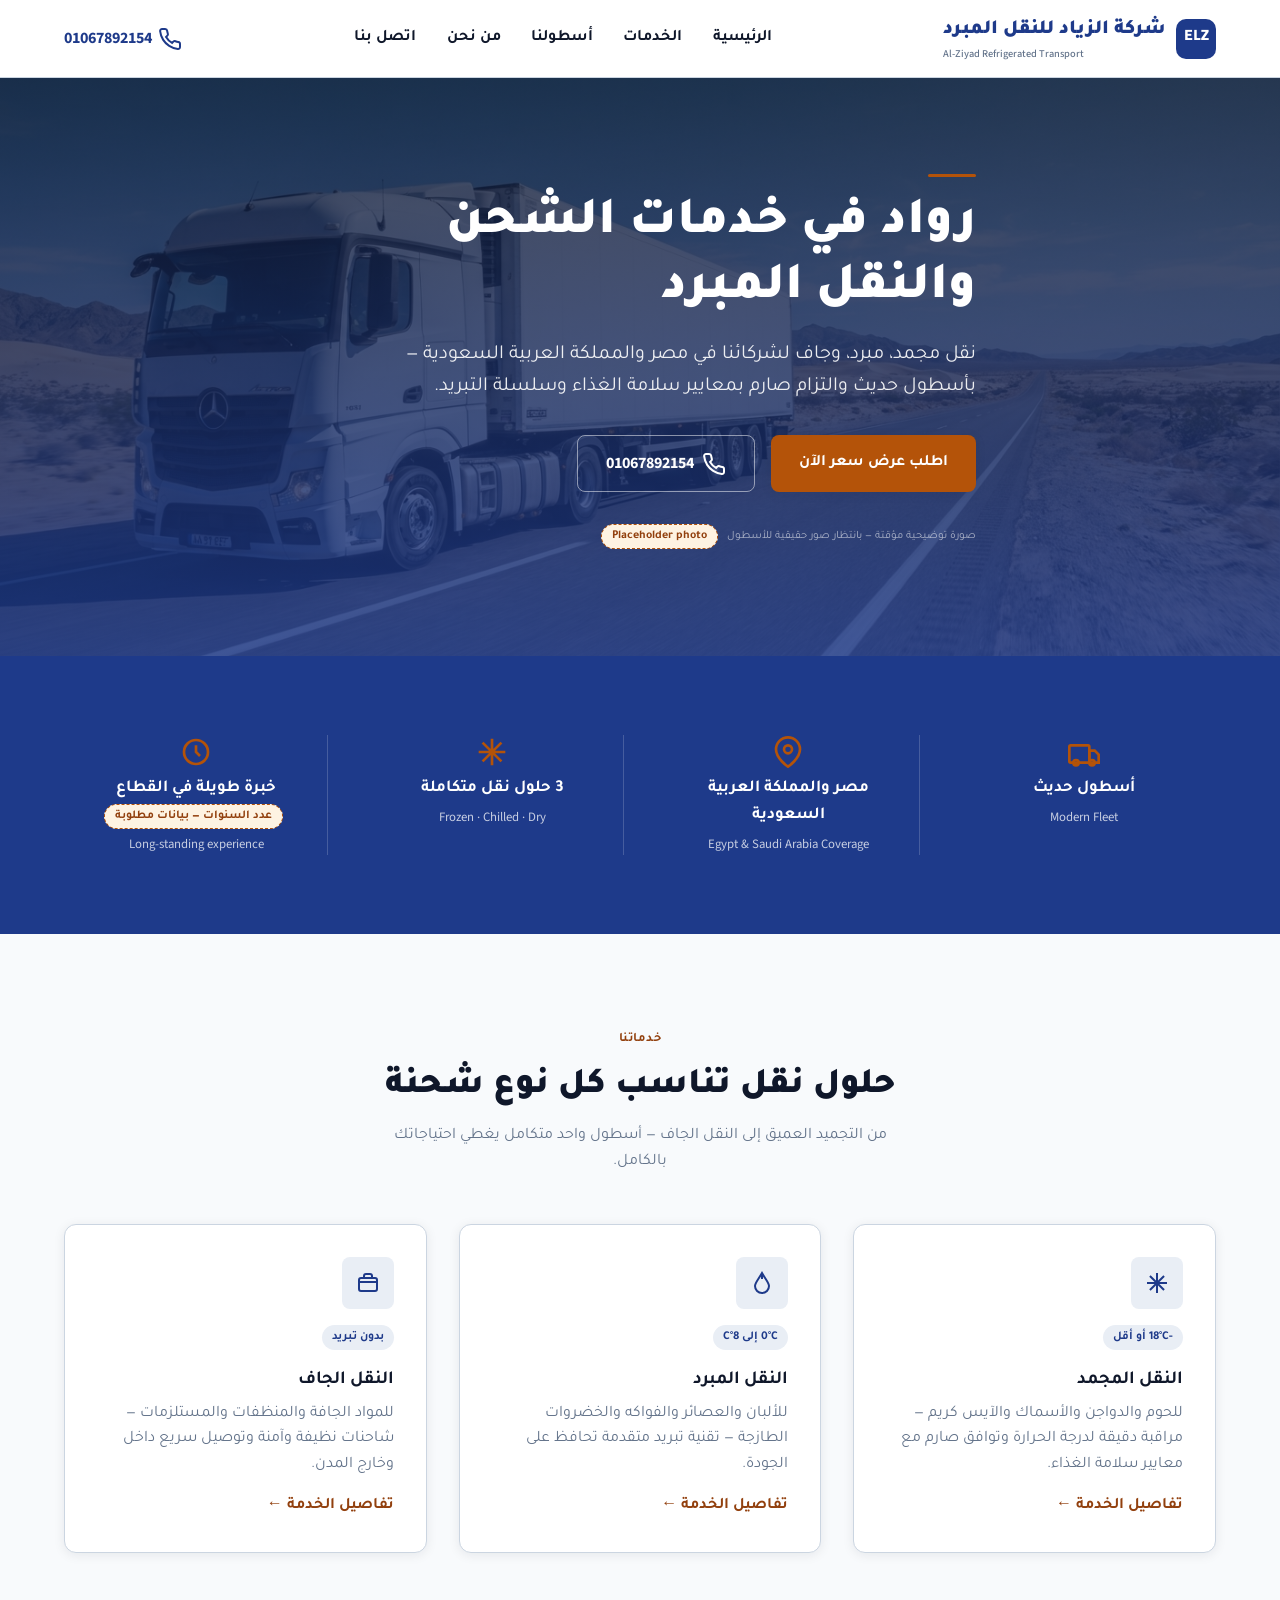
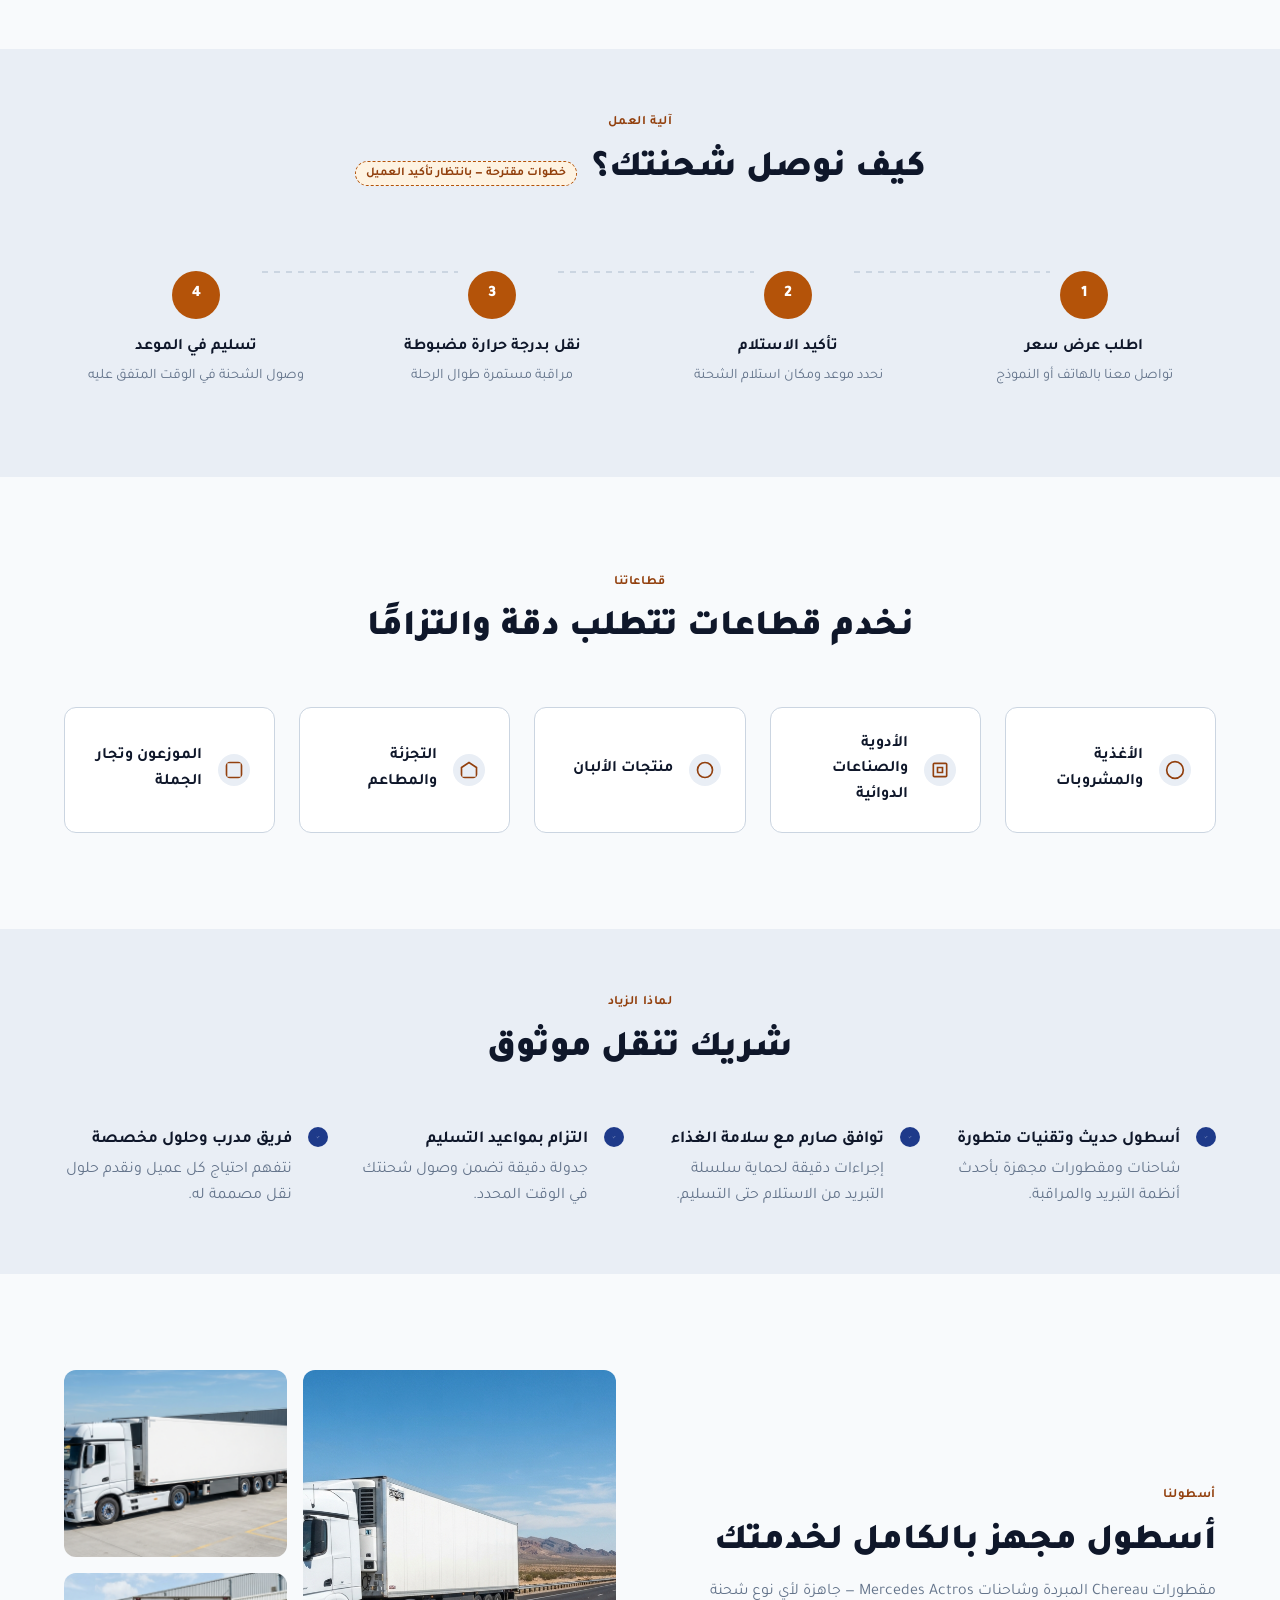
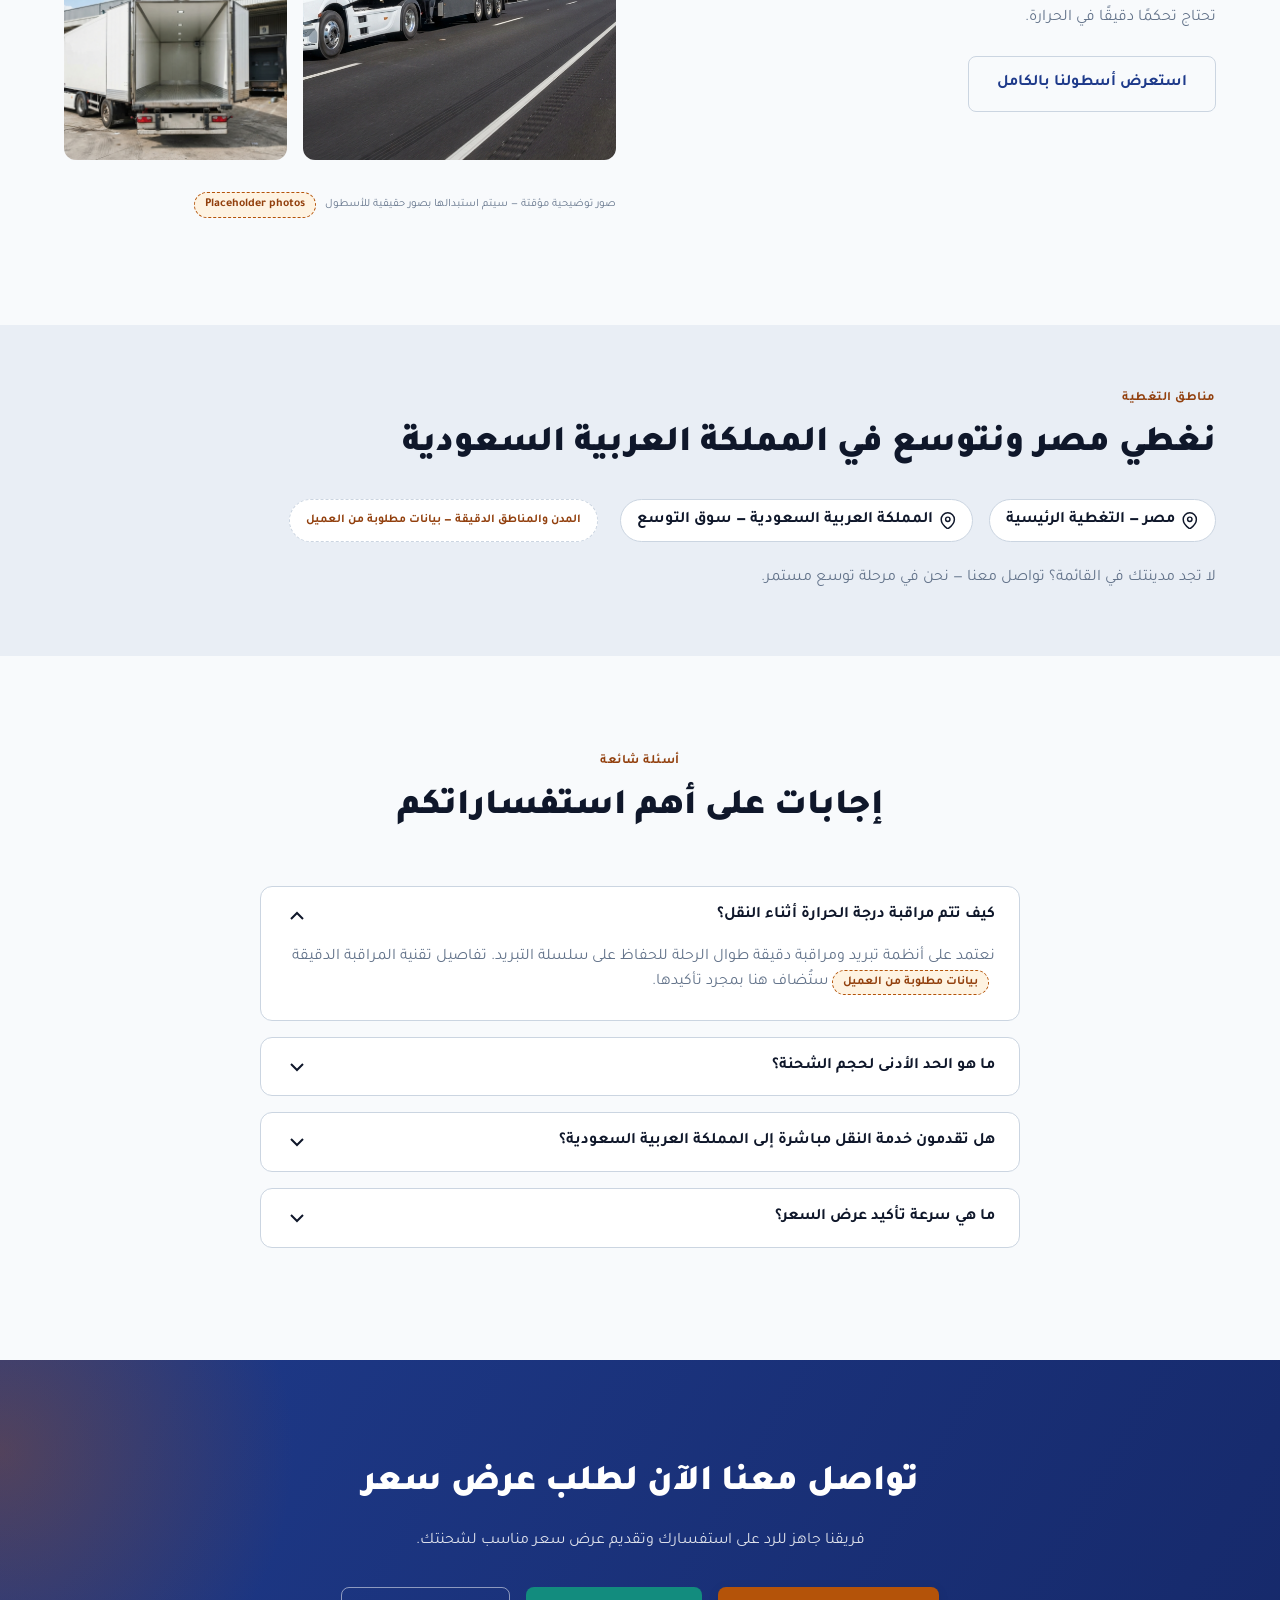
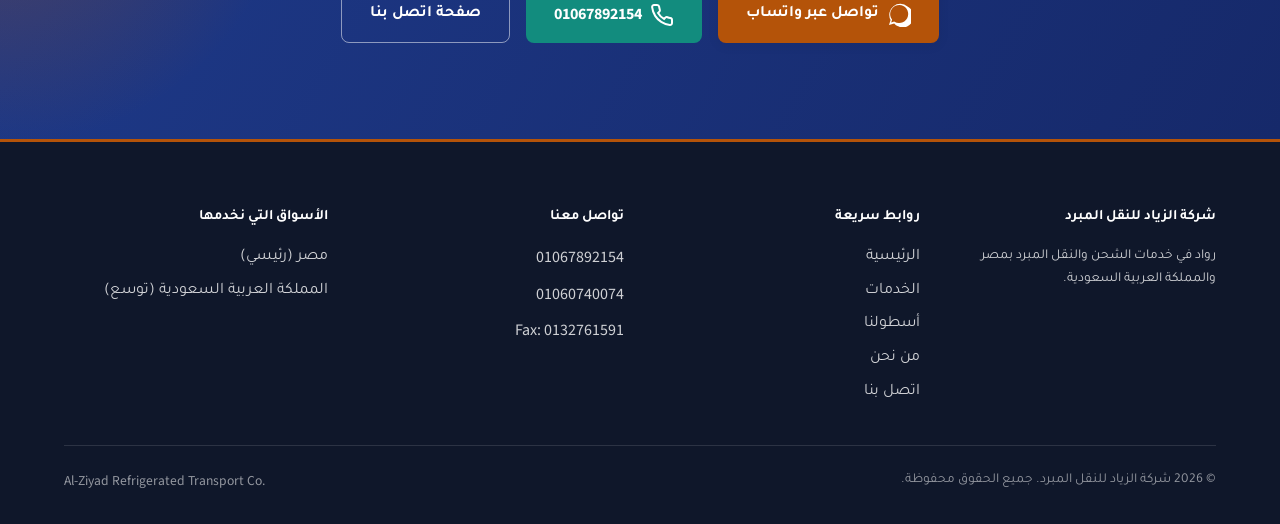
==== commit 448f4f55: "Update project" ====
--- a/Workflows/Web/Web Desinging/4th-try-webpage-design/clients/al-ziyad/pages/home/index.html
+++ b/Workflows/Web/Web Desinging/4th-try-webpage-design/clients/al-ziyad/pages/home/index.html
@@ -241,17 +241,42 @@
       inset-inline: 0;
       top: 100%;
       background: var(--color-card);
-      border-bottom: 1px solid var(--color-border);
       flex-direction: column;
       gap: 0;
-      padding: var(--space-2) var(--space-3);
+      padding: var(--space-3) var(--space-3) var(--space-2);
       display: none;
     }
+    /* double rule above the mobile panel, echoing 21st.dev "Header Navbar" (eldoraui/header-02) plus-grid border treatment */
+    nav.main-nav ul::before {
+      content: "";
+      position: absolute;
+      inset-inline: 0;
+      top: 0;
+      border-top: 1px solid var(--color-border);
+      box-shadow: 0 6px 0 -5px var(--color-border);
+    }
     nav.main-nav.open ul { display: flex; }
-    nav.main-nav ul li { width: 100%; }
+    nav.main-nav ul li {
+      width: 100%;
+      opacity: 0;
+      transform: translateY(-6px);
+      animation: navLinkIn 0.22s ease forwards;
+    }
+    nav.main-nav.open ul li:nth-child(1) { animation-delay: 0.02s; }
+    nav.main-nav.open ul li:nth-child(2) { animation-delay: 0.07s; }
+    nav.main-nav.open ul li:nth-child(3) { animation-delay: 0.12s; }
+    nav.main-nav.open ul li:nth-child(4) { animation-delay: 0.17s; }
+    nav.main-nav.open ul li:nth-child(5) { animation-delay: 0.22s; }
     nav.main-nav a.nav-link { display: block; padding: 0.75rem 0; }
     .nav-toggle { display: inline-flex; }
     .nav-phone.desktop-only { display: none; }
+  }
+
+  @keyframes navLinkIn {
+    to { opacity: 1; transform: translateY(0); }
+  }
+  @media (prefers-reduced-motion: reduce) {
+    nav.main-nav ul li { animation: none !important; opacity: 1 !important; transform: none !important; }
   }
 
   /* ---------- Hero ---------- */
@@ -266,6 +291,14 @@
     align-items: center;
   }
   .hero-inner { max-width: 720px; }
+  /* decorative rule ahead of the headline, echoing 21st.dev "Editorial Image Hero" (felipemenezes098/hero-07) tagline treatment */
+  .hero-rule {
+    width: 48px;
+    height: 3px;
+    background: var(--color-accent);
+    border-radius: 2px;
+    margin: 0 0 var(--space-2);
+  }
   .hero h1 {
     font-size: clamp(2rem, 4.5vw, 3.25rem);
     font-weight: 900;
@@ -279,6 +312,20 @@
     max-width: 55ch;
   }
   .hero-ctas { display: flex; flex-wrap: wrap; gap: var(--space-2); }
+
+  [data-reveal] {
+    opacity: 0;
+    transform: translateY(14px);
+    transition: opacity 0.5s ease, transform 0.5s ease;
+  }
+  [data-reveal].is-visible { opacity: 1; transform: translateY(0); }
+  [data-reveal="1"] { transition-delay: 0.05s; }
+  [data-reveal="2"] { transition-delay: 0.15s; }
+  [data-reveal="3"] { transition-delay: 0.25s; }
+  [data-reveal="4"] { transition-delay: 0.35s; }
+  @media (prefers-reduced-motion: reduce) {
+    [data-reveal] { opacity: 1 !important; transform: none !important; transition: none !important; }
+  }
   .hero-photo-credit {
     font-size: 0.7rem;
     color: rgba(255,255,255,0.6);
@@ -291,12 +338,36 @@
     color: #fff;
     padding: var(--space-6) 0;
   }
+  /* pattern inspired by 21st.dev "Bold Stats" (uilayout.contact) — icon-led figures with dividers between them */
   .stats-grid {
     display: grid;
     grid-template-columns: repeat(auto-fit, minmax(180px, 1fr));
     gap: var(--space-4);
     text-align: center;
   }
+  .stat-item {
+    padding: var(--space-2);
+    position: relative;
+    transition: transform var(--transition);
+  }
+  .stat-item:hover { transform: translateY(-3px); }
+  .stat-item:not(:first-child)::before {
+    content: "";
+    position: absolute;
+    inset-inline-start: 0;
+    top: 10%;
+    bottom: 10%;
+    width: 1px;
+    background: rgba(255,255,255,0.18);
+  }
+  @media (max-width: 600px) { .stat-item:not(:first-child)::before { display: none; } }
+  .stat-icon {
+    width: 32px;
+    height: 32px;
+    margin: 0 auto var(--space-1);
+    color: var(--color-accent);
+  }
+  .stat-icon .icon { width: 100%; height: 100%; }
   .stat-label {
     font-size: 1.05rem;
     font-weight: 700;
@@ -313,15 +384,30 @@
     grid-template-columns: repeat(auto-fit, minmax(260px, 1fr));
     gap: var(--space-4);
   }
+  /* card treatment inspired by 21st.dev "Feature 72" (shadcnblockscom) — top accent bar + icon color shift on hover */
   .service-card {
+    position: relative;
     background: var(--color-card);
     border: 1px solid var(--color-border);
     border-radius: var(--radius);
     padding: var(--space-4);
     box-shadow: var(--shadow-card);
+    overflow: hidden;
     transition: transform var(--transition), box-shadow var(--transition);
   }
+  .service-card::before {
+    content: "";
+    position: absolute;
+    inset-inline: 0;
+    top: 0;
+    height: 3px;
+    background: var(--color-accent);
+    transform: scaleX(0);
+    transform-origin: center;
+    transition: transform var(--transition);
+  }
   .service-card:hover { transform: translateY(-4px); box-shadow: var(--shadow-lift); }
+  .service-card:hover::before { transform: scaleX(1); }
   .service-icon {
     width: 52px;
     height: 52px;
@@ -332,7 +418,9 @@
     align-items: center;
     justify-content: center;
     margin-bottom: var(--space-2);
-  }
+    transition: background var(--transition), color var(--transition);
+  }
+  .service-card:hover .service-icon { background: var(--color-primary); color: #fff; }
   .service-card h3 { margin: 0 0 0.4rem; font-size: 1.15rem; }
   .service-card p { margin: 0 0 var(--space-2); color: var(--color-muted-fg); }
   .service-card .temp-range {
@@ -354,6 +442,7 @@
   }
 
   /* ---------- How It Works ---------- */
+  /* connecting line between steps, inspired by 21st.dev "How It Works Steps" (7ovr) */
   .steps-grid {
     display: grid;
     grid-template-columns: repeat(auto-fit, minmax(200px, 1fr));
@@ -361,10 +450,23 @@
     counter-reset: step;
   }
   .step {
+    position: relative;
     text-align: center;
     padding: var(--space-3);
   }
+  .step:not(:last-child)::after {
+    content: "";
+    position: absolute;
+    top: 24px;
+    inset-inline-start: calc(50% + 34px);
+    inset-inline-end: calc(-50% + 34px);
+    height: 2px;
+    background: repeating-linear-gradient(to right, var(--color-border) 0 6px, transparent 6px 12px);
+  }
+  @media (max-width: 700px) { .step:not(:last-child)::after { display: none; } }
   .step-num {
+    position: relative;
+    z-index: 1;
     width: 48px;
     height: 48px;
     border-radius: 50%;
@@ -394,8 +496,18 @@
     align-items: center;
     gap: var(--space-2);
     font-weight: 700;
-  }
-  .industry-chip .icon { color: var(--color-accent-dark); }
+    transition: transform var(--transition), border-color var(--transition);
+  }
+  .industry-chip:hover { transform: translateY(-3px); border-color: var(--color-accent); }
+  .industry-chip .icon {
+    color: var(--color-accent-dark);
+    background: var(--color-muted);
+    border-radius: 50%;
+    padding: 6px;
+    width: 32px;
+    height: 32px;
+    flex-shrink: 0;
+  }
 
   /* ---------- Why Al-Ziyad ---------- */
   .why-grid {
@@ -416,19 +528,33 @@
   .why-item p { margin: 0; color: var(--color-muted-fg); }
 
   /* ---------- Fleet teaser ---------- */
+  /* asymmetric layout inspired by 21st.dev "Bento Grid" (lavikatiyar) — one lead image + two stacked */
   .fleet-gallery {
     display: grid;
-    grid-template-columns: repeat(3, 1fr);
+    grid-template-columns: 1.4fr 1fr;
+    grid-template-rows: repeat(2, 1fr);
     gap: var(--space-2);
   }
+  .fleet-gallery figure {
+    margin: 0;
+    border-radius: var(--radius);
+    overflow: hidden;
+  }
+  .fleet-gallery figure:first-child { grid-row: span 2; }
   .fleet-gallery img {
-    border-radius: var(--radius);
     aspect-ratio: 4 / 3;
     object-fit: cover;
     width: 100%;
-  }
+    height: 100%;
+    display: block;
+    transition: transform 0.35s ease;
+  }
+  .fleet-gallery figure:first-child img { aspect-ratio: 4 / 5; }
+  .fleet-gallery figure:hover img { transform: scale(1.06); }
   @media (max-width: 700px) {
-    .fleet-gallery { grid-template-columns: 1fr; }
+    .fleet-gallery { grid-template-columns: 1fr; grid-template-rows: none; }
+    .fleet-gallery figure:first-child { grid-row: auto; }
+    .fleet-gallery figure:first-child img { aspect-ratio: 4 / 3; }
   }
 
   .split {
@@ -463,37 +589,70 @@
   }
 
   /* ---------- FAQ ---------- */
+  /* accordion pattern inspired by 21st.dev "Accordion" (ddoemonn) — button+panel with animated height, single-open */
   .faq-list { max-width: 760px; margin: 0 auto; }
-  details.faq-item {
+  .faq-item {
     background: var(--color-card);
     border: 1px solid var(--color-border);
     border-radius: var(--radius);
+    margin-bottom: var(--space-2);
+    overflow: hidden;
+  }
+  .faq-trigger {
+    all: unset;
+    box-sizing: border-box;
+    width: 100%;
+    cursor: pointer;
+    font-family: inherit;
+    font-size: 1rem;
+    font-weight: 700;
+    color: inherit;
+    display: flex;
+    justify-content: space-between;
+    align-items: center;
+    gap: var(--space-2);
     padding: var(--space-2) var(--space-3);
-    margin-bottom: var(--space-2);
-  }
-  details.faq-item summary {
-    cursor: pointer;
-    font-weight: 700;
-    list-style: none;
-    display: flex;
-    justify-content: space-between;
-    align-items: center;
-    gap: var(--space-2);
-  }
-  details.faq-item summary::-webkit-details-marker { display: none; }
-  details.faq-item summary .chevron { transition: transform var(--transition); flex-shrink: 0; }
-  details.faq-item[open] summary .chevron { transform: rotate(180deg); }
-  details.faq-item p {
+  }
+  .faq-trigger:focus-visible { outline: 3px solid var(--color-accent); outline-offset: -3px; }
+  .faq-trigger .chevron { transition: transform var(--transition); flex-shrink: 0; }
+  .faq-trigger[aria-expanded="true"] .chevron { transform: rotate(180deg); }
+  .faq-panel {
+    display: grid;
+    grid-template-rows: 1fr;
+    transition: grid-template-rows 0.28s ease;
+  }
+  .faq-panel.is-collapsed { grid-template-rows: 0fr; }
+  .faq-panel-inner { overflow: hidden; min-height: 0; }
+  .faq-panel-inner p {
     color: var(--color-muted-fg);
-    margin: var(--space-2) 0 0;
+    margin: 0;
+    padding: 0 var(--space-3) var(--space-3);
+  }
+  @media (prefers-reduced-motion: reduce) {
+    .faq-panel { transition: none; }
   }
 
   /* ---------- CTA band ---------- */
+  /* centered CTA treatment inspired by 21st.dev "Cta 11" (shadcnblockscom), plus a subtle radial accent glow */
   .cta-band {
+    position: relative;
     background: linear-gradient(120deg, var(--color-primary), var(--color-primary-dark));
     color: #fff;
     text-align: center;
-  }
+    overflow: hidden;
+  }
+  .cta-band::before {
+    content: "";
+    position: absolute;
+    top: -60%;
+    inset-inline-start: 50%;
+    transform: translateX(-50%);
+    width: 640px;
+    height: 640px;
+    background: radial-gradient(circle, rgba(180,83,9,0.35) 0%, transparent 65%);
+    pointer-events: none;
+  }
+  .cta-band .container { position: relative; }
   .cta-band h2 { font-size: clamp(1.5rem, 3vw, 2.25rem); margin: 0 0 var(--space-2); font-weight: 900; }
   .cta-band p { color: rgba(255,255,255,0.85); margin: 0 0 var(--space-4); }
   .cta-actions { display: flex; flex-wrap: wrap; justify-content: center; gap: var(--space-2); }
@@ -501,11 +660,21 @@
   .btn-whatsapp:hover { background: #0d6e63; }
 
   /* ---------- Footer ---------- */
+  /* structure inspired by 21st.dev "Footer" (sshahaider) — accent top border, underline-on-hover links */
   footer.site-footer {
     background: var(--color-fg);
     color: rgba(255,255,255,0.8);
     padding: var(--space-8) 0 var(--space-4);
-  }
+    border-top: 3px solid var(--color-accent);
+  }
+  .footer-grid a {
+    transition: color var(--transition);
+    background-image: linear-gradient(var(--color-accent), var(--color-accent));
+    background-position: 0 100%;
+    background-repeat: no-repeat;
+    background-size: 0% 1px;
+  }
+  .footer-grid a:hover { background-size: 100% 1px; }
   .footer-grid {
     display: grid;
     grid-template-columns: repeat(auto-fit, minmax(200px, 1fr));
@@ -574,19 +743,20 @@
   <!-- Hero -->
   <section class="hero">
     <div class="container hero-inner">
-      <h1>رواد في خدمات الشحن والنقل المبرد</h1>
-      <p class="lead">
+      <div class="hero-rule" data-reveal="1"></div>
+      <h1 data-reveal="1">رواد في خدمات الشحن والنقل المبرد</h1>
+      <p class="lead" data-reveal="2">
         نقل مجمد، مبرد، وجاف لشركائنا في مصر والمملكة العربية السعودية — بأسطول
         حديث والتزام صارم بمعايير سلامة الغذاء وسلسلة التبريد.
       </p>
-      <div class="hero-ctas">
+      <div class="hero-ctas" data-reveal="3">
         <a class="btn btn-primary" href="../contact/index.html">اطلب عرض سعر الآن</a>
         <a class="btn btn-ghost" href="tel:+201067892154">
           <svg class="icon" viewBox="0 0 24 24" fill="none" stroke="currentColor" stroke-width="2"><path d="M22 16.92v3a2 2 0 0 1-2.18 2 19.79 19.79 0 0 1-8.63-3.07 19.5 19.5 0 0 1-6-6 19.79 19.79 0 0 1-3.07-8.67A2 2 0 0 1 4.11 2h3a2 2 0 0 1 2 1.72c.127.96.361 1.903.7 2.81a2 2 0 0 1-.45 2.11L8.09 9.91a16 16 0 0 0 6 6l1.27-1.27a2 2 0 0 1 2.11-.45c.907.339 1.85.573 2.81.7A2 2 0 0 1 22 16.92z"/></svg>
           <span class="en" dir="ltr">01067892154</span>
         </a>
       </div>
-      <p class="hero-photo-credit">
+      <p class="hero-photo-credit" data-reveal="4">
         صورة توضيحية مؤقتة — بانتظار صور حقيقية للأسطول
         <span class="placeholder">Placeholder photo</span>
       </p>
@@ -597,19 +767,23 @@
   <section class="stats-band tight">
     <div class="container">
       <div class="stats-grid">
-        <div>
+        <div class="stat-item">
+          <div class="stat-icon"><svg class="icon" viewBox="0 0 24 24" fill="none" stroke="currentColor" stroke-width="2"><rect x="1" y="7" width="15" height="13" rx="1"/><path d="M16 11h4l3 3v6h-7z"/><circle cx="6" cy="20" r="2"/><circle cx="18" cy="20" r="2"/></svg></div>
           <div class="stat-label">أسطول حديث</div>
           <div class="stat-sub en">Modern Fleet</div>
         </div>
-        <div>
+        <div class="stat-item">
+          <div class="stat-icon"><svg class="icon" viewBox="0 0 24 24" fill="none" stroke="currentColor" stroke-width="2"><path d="M21 10c0 7-9 13-9 13S3 17 3 10a9 9 0 0 1 18 0z"/><circle cx="12" cy="10" r="3"/></svg></div>
           <div class="stat-label">مصر والمملكة العربية السعودية</div>
           <div class="stat-sub en">Egypt &amp; Saudi Arabia Coverage</div>
         </div>
-        <div>
+        <div class="stat-item">
+          <div class="stat-icon"><svg class="icon" viewBox="0 0 24 24" fill="none" stroke="currentColor" stroke-width="2"><path d="M12 2v20M4.93 4.93l14.14 14.14M2 12h20M4.93 19.07l14.14-14.14"/></svg></div>
           <div class="stat-label">3 حلول نقل متكاملة</div>
           <div class="stat-sub en">Frozen · Chilled · Dry</div>
         </div>
-        <div>
+        <div class="stat-item">
+          <div class="stat-icon"><svg class="icon" viewBox="0 0 24 24" fill="none" stroke="currentColor" stroke-width="2"><circle cx="12" cy="12" r="9"/><path d="M12 7v5l3 3"/></svg></div>
           <div class="stat-label">خبرة طويلة في القطاع <span class="placeholder">عدد السنوات — بيانات مطلوبة</span></div>
           <div class="stat-sub en">Long-standing experience</div>
         </div>
@@ -774,9 +948,9 @@
       </div>
       <div>
         <div class="fleet-gallery">
-          <img src="../../../../images/generated-1786870668667.png" alt="شاحنة مبردة تابعة لأسطول الزياد على الطريق">
-          <img src="../../../../images/generated-1786870881535.png" alt="مقطورة مبردة من الخلف تظهر تفاصيل نظام التبريد">
-          <img src="../../../../images/generated-1786871591189.png" alt="شاحنة مبردة أثناء التحميل في منطقة الشحن">
+          <figure><img src="../../../../images/generated-1786870668667.png" alt="شاحنة مبردة تابعة لأسطول الزياد على الطريق"></figure>
+          <figure><img src="../../../../images/generated-1786870881535.png" alt="مقطورة مبردة من الخلف تظهر تفاصيل نظام التبريد"></figure>
+          <figure><img src="../../../../images/generated-1786871591189.png" alt="شاحنة مبردة أثناء التحميل في منطقة الشحن"></figure>
         </div>
         <p class="hero-photo-credit" style="color:var(--color-muted-fg)">
           صور توضيحية مؤقتة — سيتم استبدالها بصور حقيقية للأسطول
@@ -815,31 +989,51 @@
         <span class="eyebrow">أسئلة شائعة</span>
         <h2 class="section-title">إجابات على أهم استفساراتكم</h2>
       </div>
-      <div class="faq-list">
-        <details class="faq-item" open>
-          <summary>كيف تتم مراقبة درجة الحرارة أثناء النقل؟
+      <div class="faq-list" id="faqList">
+        <div class="faq-item">
+          <h3 style="margin:0"><button class="faq-trigger" aria-expanded="true" aria-controls="faq-panel-1" id="faq-trigger-1">
+            كيف تتم مراقبة درجة الحرارة أثناء النقل؟
             <svg class="icon chevron" viewBox="0 0 24 24" fill="none" stroke="currentColor" stroke-width="2"><path d="M6 9l6 6 6-6"/></svg>
-          </summary>
-          <p>نعتمد على أنظمة تبريد ومراقبة دقيقة طوال الرحلة للحفاظ على سلسلة التبريد. تفاصيل تقنية المراقبة الدقيقة <span class="placeholder">بيانات مطلوبة من العميل</span> ستُضاف هنا بمجرد تأكيدها.</p>
-        </details>
-        <details class="faq-item">
-          <summary>ما هو الحد الأدنى لحجم الشحنة؟
+          </button></h3>
+          <div class="faq-panel" id="faq-panel-1" role="region" aria-labelledby="faq-trigger-1">
+            <div class="faq-panel-inner">
+              <p>نعتمد على أنظمة تبريد ومراقبة دقيقة طوال الرحلة للحفاظ على سلسلة التبريد. تفاصيل تقنية المراقبة الدقيقة <span class="placeholder">بيانات مطلوبة من العميل</span> ستُضاف هنا بمجرد تأكيدها.</p>
+            </div>
+          </div>
+        </div>
+        <div class="faq-item">
+          <h3 style="margin:0"><button class="faq-trigger" aria-expanded="false" aria-controls="faq-panel-2" id="faq-trigger-2">
+            ما هو الحد الأدنى لحجم الشحنة؟
             <svg class="icon chevron" viewBox="0 0 24 24" fill="none" stroke="currentColor" stroke-width="2"><path d="M6 9l6 6 6-6"/></svg>
-          </summary>
-          <p><span class="placeholder">بيانات مطلوبة من العميل</span> — تواصل معنا مباشرة وسنؤكد لك الحد الأدنى المناسب لشحنتك.</p>
-        </details>
-        <details class="faq-item">
-          <summary>هل تقدمون خدمة النقل مباشرة إلى المملكة العربية السعودية؟
+          </button></h3>
+          <div class="faq-panel is-collapsed" id="faq-panel-2" role="region" aria-labelledby="faq-trigger-2">
+            <div class="faq-panel-inner">
+              <p><span class="placeholder">بيانات مطلوبة من العميل</span> — تواصل معنا مباشرة وسنؤكد لك الحد الأدنى المناسب لشحنتك.</p>
+            </div>
+          </div>
+        </div>
+        <div class="faq-item">
+          <h3 style="margin:0"><button class="faq-trigger" aria-expanded="false" aria-controls="faq-panel-3" id="faq-trigger-3">
+            هل تقدمون خدمة النقل مباشرة إلى المملكة العربية السعودية؟
             <svg class="icon chevron" viewBox="0 0 24 24" fill="none" stroke="currentColor" stroke-width="2"><path d="M6 9l6 6 6-6"/></svg>
-          </summary>
-          <p>نعم، المملكة العربية السعودية هي سوق توسع مؤكد لدينا إلى جانب مصر كسوقنا الرئيسي.</p>
-        </details>
-        <details class="faq-item">
-          <summary>ما هي سرعة تأكيد عرض السعر؟
+          </button></h3>
+          <div class="faq-panel is-collapsed" id="faq-panel-3" role="region" aria-labelledby="faq-trigger-3">
+            <div class="faq-panel-inner">
+              <p>نعم، المملكة العربية السعودية هي سوق توسع مؤكد لدينا إلى جانب مصر كسوقنا الرئيسي.</p>
+            </div>
+          </div>
+        </div>
+        <div class="faq-item">
+          <h3 style="margin:0"><button class="faq-trigger" aria-expanded="false" aria-controls="faq-panel-4" id="faq-trigger-4">
+            ما هي سرعة تأكيد عرض السعر؟
             <svg class="icon chevron" viewBox="0 0 24 24" fill="none" stroke="currentColor" stroke-width="2"><path d="M6 9l6 6 6-6"/></svg>
-          </summary>
-          <p><span class="placeholder">بيانات مطلوبة من العميل</span> — سنوضح هنا زمن الاستجابة الفعلي بمجرد تأكيده.</p>
-        </details>
+          </button></h3>
+          <div class="faq-panel is-collapsed" id="faq-panel-4" role="region" aria-labelledby="faq-trigger-4">
+            <div class="faq-panel-inner">
+              <p><span class="placeholder">بيانات مطلوبة من العميل</span> — سنوضح هنا زمن الاستجابة الفعلي بمجرد تأكيده.</p>
+            </div>
+          </div>
+        </div>
       </div>
     </div>
   </section>
@@ -912,6 +1106,41 @@
     var isOpen = nav.classList.toggle('open');
     toggle.setAttribute('aria-expanded', isOpen ? 'true' : 'false');
   });
+
+  // Scroll-reveal for the hero, adapted from 21st.dev "Editorial Image Hero" (felipemenezes098/hero-07)
+  var revealTargets = document.querySelectorAll('[data-reveal]');
+  if ('IntersectionObserver' in window && revealTargets.length) {
+    var revealObserver = new IntersectionObserver(function (entries) {
+      entries.forEach(function (entry) {
+        if (entry.isIntersecting) {
+          entry.target.classList.add('is-visible');
+          revealObserver.unobserve(entry.target);
+        }
+      });
+    }, { threshold: 0.2 });
+    revealTargets.forEach(function (el) { revealObserver.observe(el); });
+  } else {
+    revealTargets.forEach(function (el) { el.classList.add('is-visible'); });
+  }
+
+  // FAQ accordion (single-open), pattern inspired by 21st.dev "Accordion" (ddoemonn)
+  var faqList = document.getElementById('faqList');
+  if (faqList) {
+    faqList.addEventListener('click', function (e) {
+      var trigger = e.target.closest('.faq-trigger');
+      if (!trigger) return;
+      var panel = document.getElementById(trigger.getAttribute('aria-controls'));
+      var willOpen = trigger.getAttribute('aria-expanded') !== 'true';
+      faqList.querySelectorAll('.faq-trigger').forEach(function (t) {
+        if (t !== trigger) {
+          t.setAttribute('aria-expanded', 'false');
+          document.getElementById(t.getAttribute('aria-controls')).classList.add('is-collapsed');
+        }
+      });
+      trigger.setAttribute('aria-expanded', willOpen ? 'true' : 'false');
+      panel.classList.toggle('is-collapsed', !willOpen);
+    });
+  }
 </script>
 
 </body>
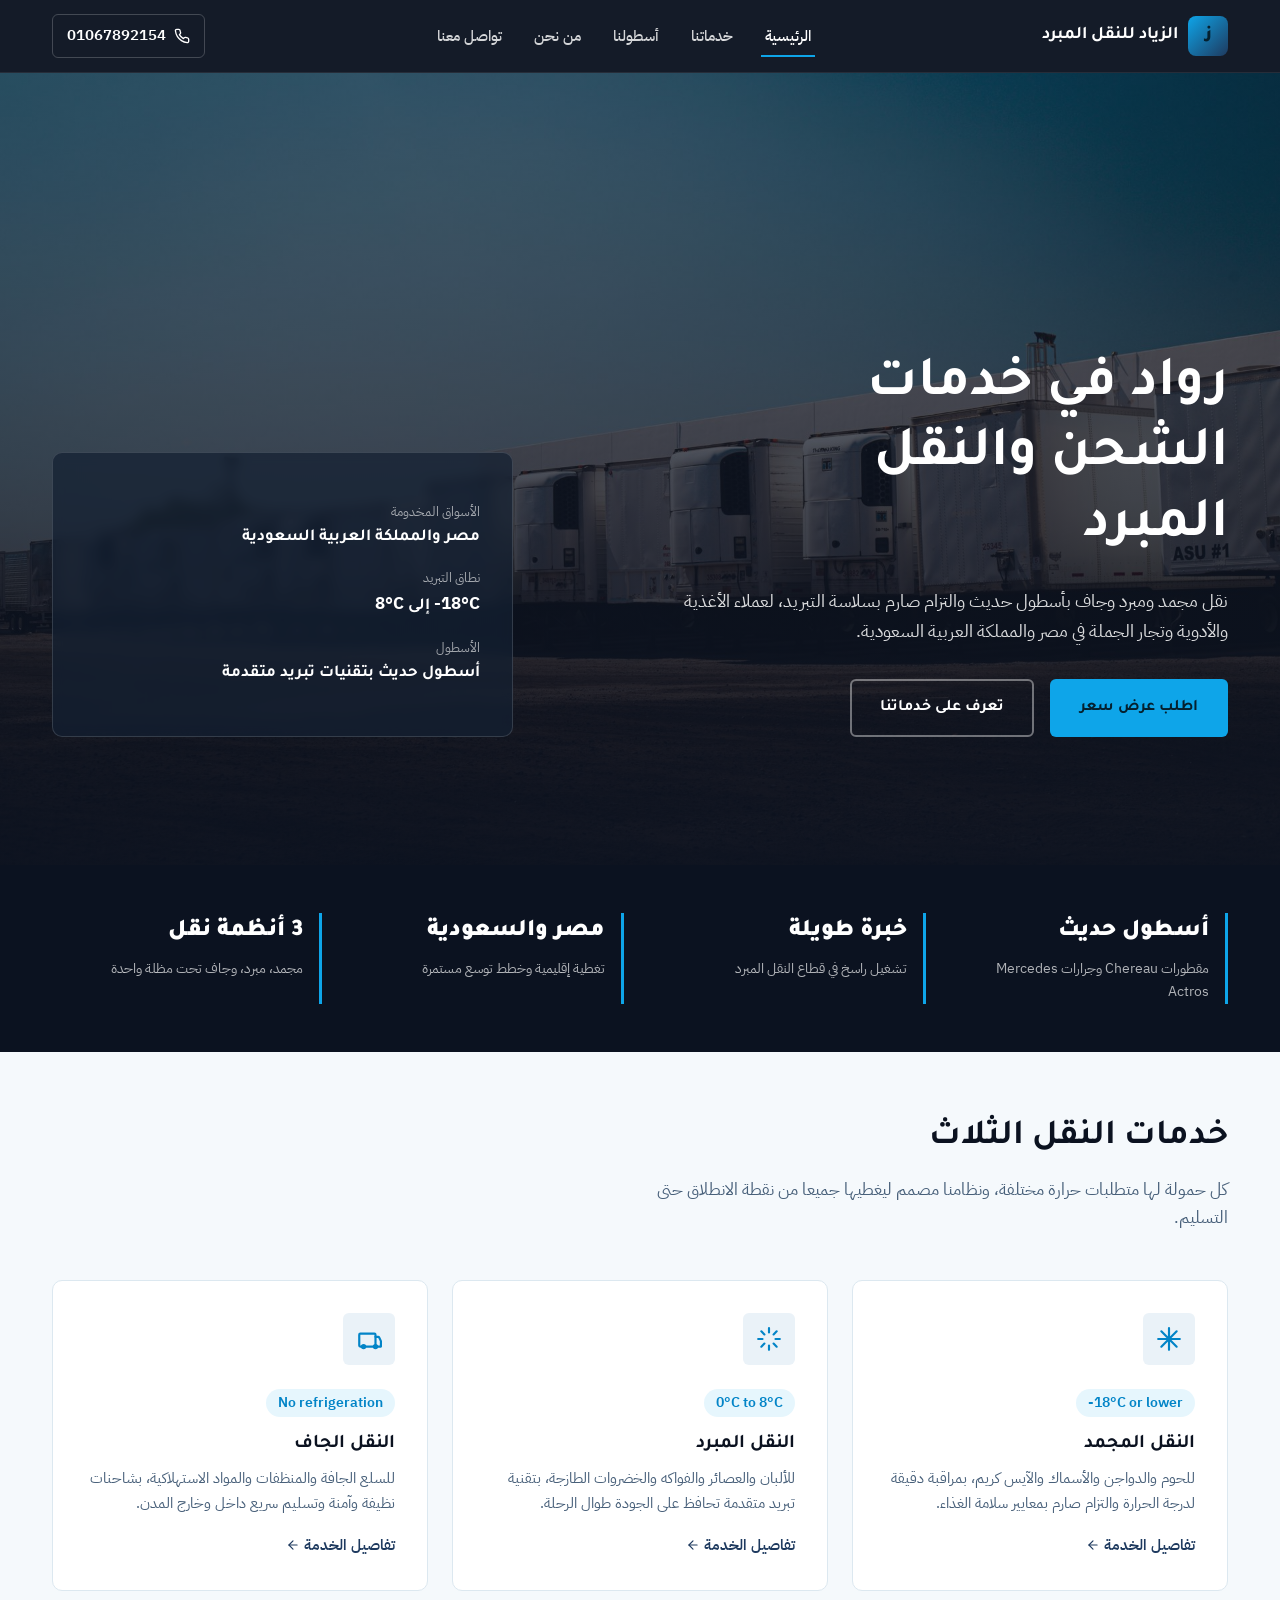
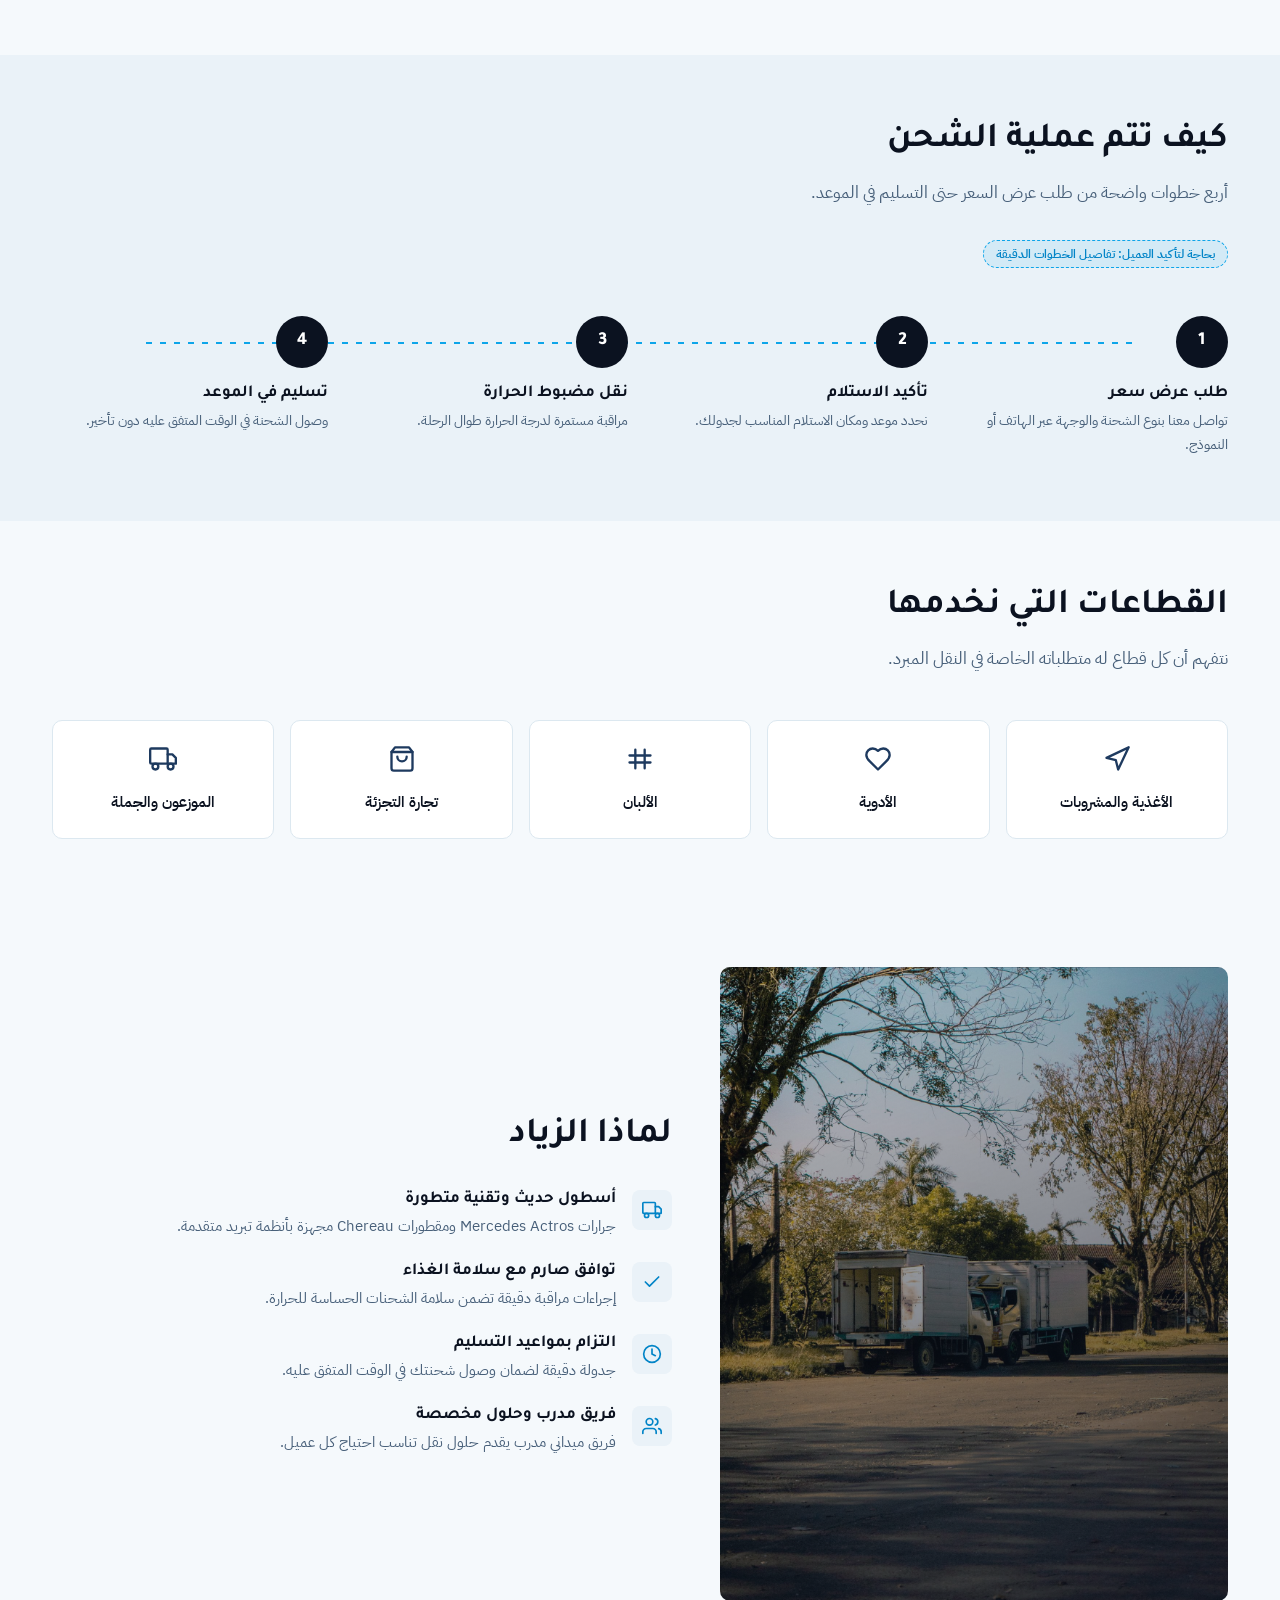
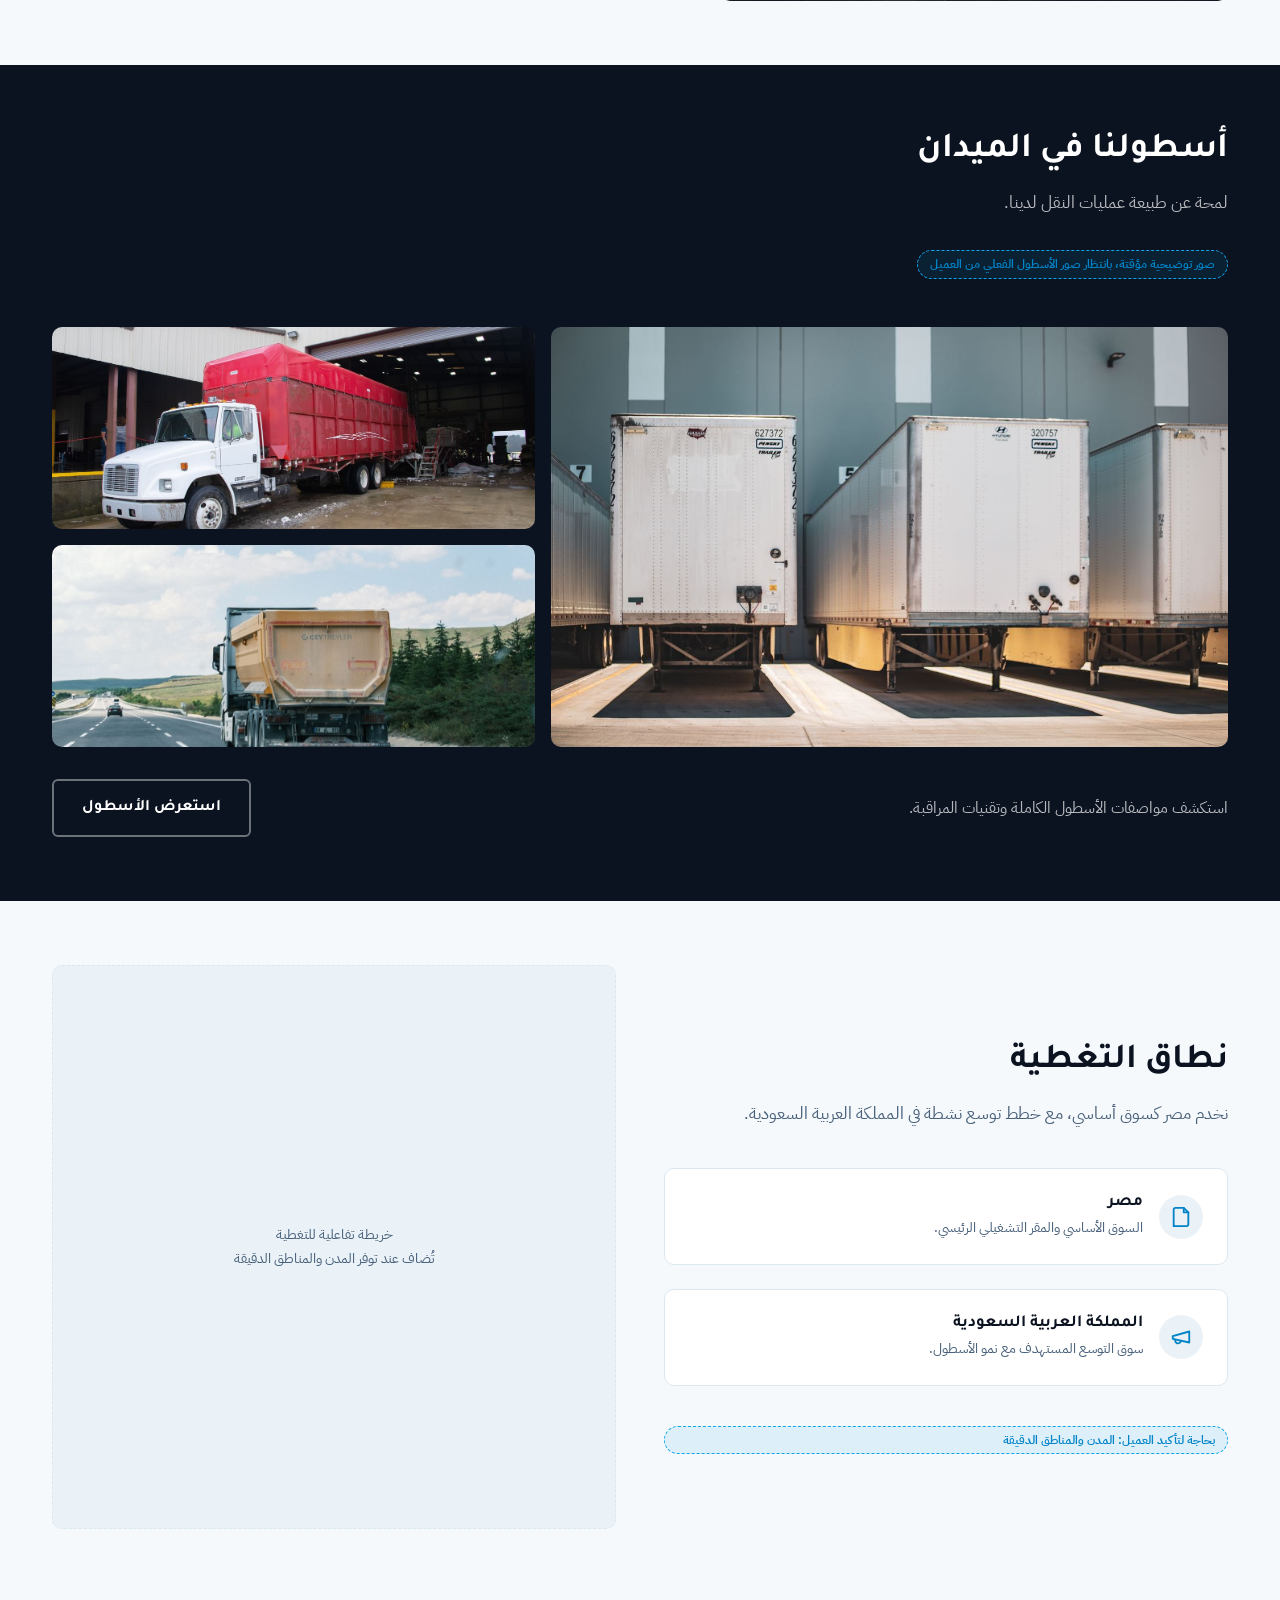
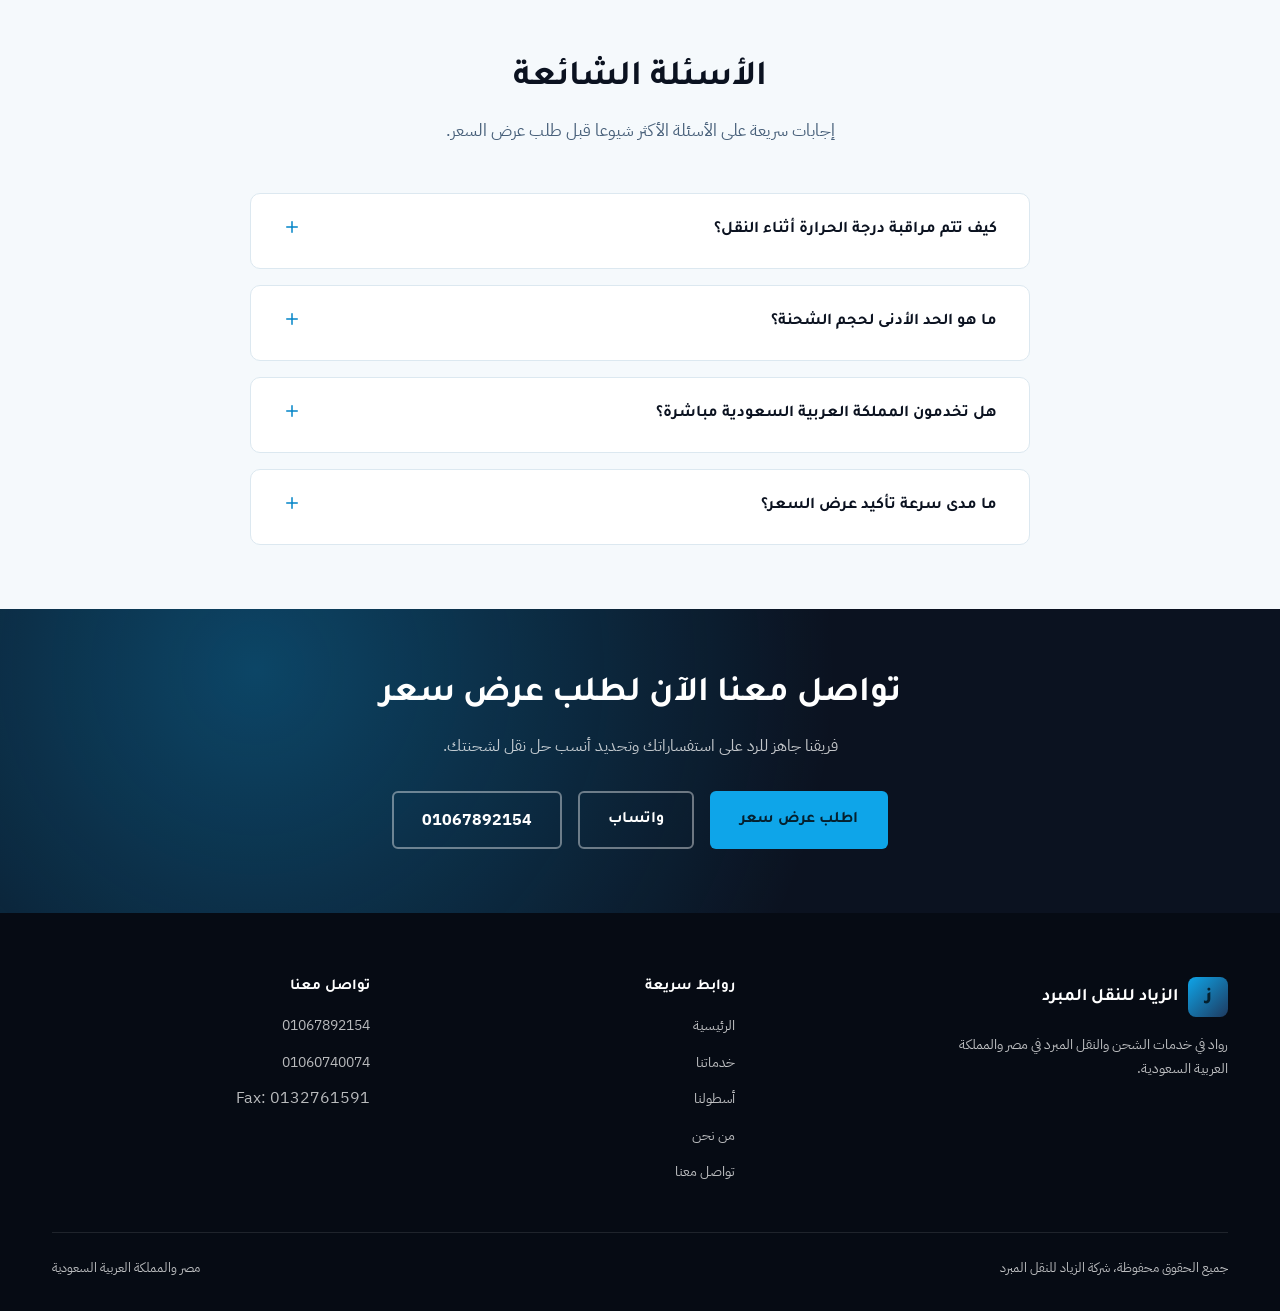
==== commit 6a42fde3: "Update project" ====
--- a/Workflows/Web/Web Desinging/4th-try-webpage-design/clients/al-ziyad/pages/home/index.html
+++ b/Workflows/Web/Web Desinging/4th-try-webpage-design/clients/al-ziyad/pages/home/index.html
@@ -3,28 +3,30 @@
 <head>
 <meta charset="UTF-8">
 <meta name="viewport" content="width=device-width, initial-scale=1.0">
-<title>شركة الزياد للنقل المبرد — رواد في خدمات الشحن والنقل المبرد</title>
-<meta name="description" content="شركة الزياد للنقل المبرد — نقل مجمد ومبرد وجاف في مصر والمملكة العربية السعودية. أسطول حديث، التزام بالمواعيد، وتوافق صارم مع معايير سلامة الغذاء.">
+<title>شركة الزياد للنقل المبرد - رواد في خدمات الشحن والنقل المبرد</title>
+<meta name="description" content="شركة الزياد للنقل المبرد. نقل مجمد ومبرد وجاف في مصر والمملكة العربية السعودية. أسطول حديث، التزام بالمواعيد، وتوافق صارم مع معايير سلامة الغذاء.">
 <style>
-  @import url('https://fonts.googleapis.com/css2?family=Tajawal:wght@400;500;700;900&family=Source+Sans+3:wght@400;500;600;700&display=swap');
+  @import url('https://fonts.googleapis.com/css2?family=Tajawal:wght@400;500;700;900&family=IBM+Plex+Sans+Arabic:wght@400;500;600;700&display=swap');
 
   :root {
-    --color-primary: #1E3A8A;
-    --color-primary-dark: #16296A;
-    --color-secondary: #1E40AF;
-    --color-accent: #B45309;
-    --color-accent-dark: #92400E;
-    --color-bg: #F8FAFC;
-    --color-fg: #0F172A;
+    /* Deep Ocean Cold-Chain */
+    --color-primary: #0B1220;
+    --color-primary-soft: #142132;
+    --color-secondary: #1E3A5F;
+    --color-accent: #0EA5E9;
+    --color-accent-dark: #0284C7;
+    --color-bg: #F5F9FC;
+    --color-fg: #0B1220;
     --color-card: #FFFFFF;
-    --color-muted: #E9EEF5;
-    --color-muted-fg: #64748B;
-    --color-border: #CBD5E1;
+    --color-muted: #EAF2F8;
+    --color-muted-fg: #48607A;
+    --color-border: #DCE8F0;
     --color-destructive: #DC2626;
     --color-on-primary: #FFFFFF;
-
-    --font-ar: 'Tajawal', 'Segoe UI', Tahoma, sans-serif;
-    --font-en: 'Source Sans 3', 'Segoe UI', Tahoma, sans-serif;
+    --color-on-accent: #05202E;
+
+    --font-display: 'Tajawal', 'Segoe UI', Tahoma, sans-serif;
+    --font-body: 'IBM Plex Sans Arabic', 'Segoe UI', Tahoma, sans-serif;
 
     --space-1: 0.5rem;
     --space-2: 1rem;
@@ -34,1114 +36,1017 @@
     --space-8: 4rem;
     --space-12: 6rem;
 
-    --radius: 12px;
-    --radius-sm: 8px;
-    --shadow-card: 0 2px 12px rgba(15, 23, 42, 0.08);
-    --shadow-lift: 0 12px 32px rgba(15, 23, 42, 0.12);
+    --radius: 10px;
+    --radius-sm: 6px;
+    --shadow-card: 0 2px 14px rgba(11, 18, 32, 0.08);
+    --shadow-lift: 0 16px 36px rgba(11, 18, 32, 0.16);
     --transition: 200ms ease;
+    --container: 1240px;
   }
 
   * { box-sizing: border-box; }
   html { scroll-behavior: smooth; }
 
+  @media (prefers-reduced-motion: reduce) {
+    html { scroll-behavior: auto; }
+    * { animation-duration: 0.001ms !important; animation-iteration-count: 1 !important; transition-duration: 0.001ms !important; }
+  }
+
   body {
     margin: 0;
-    font-family: var(--font-ar);
+    font-family: var(--font-body);
     background: var(--color-bg);
     color: var(--color-fg);
-    line-height: 1.6;
+    line-height: 1.65;
     font-size: 16px;
   }
 
   img { max-width: 100%; display: block; }
+  a { color: inherit; text-decoration: none; }
+  ul { margin: 0; padding: 0; list-style: none; }
+
+  h1, h2, h3, h4 {
+    font-family: var(--font-display);
+    font-weight: 700;
+    margin: 0;
+    line-height: 1.25;
+  }
 
   .en {
-    font-family: var(--font-en);
+    font-family: var(--font-body);
+    unicode-bidi: isolate;
     direction: ltr;
-    unicode-bidi: isolate;
-  }
-
-  a { color: inherit; text-decoration: none; }
+    display: inline-block;
+  }
 
   .container {
-    max-width: 1200px;
+    max-width: var(--container);
     margin: 0 auto;
-    padding: 0 var(--space-3);
-  }
-
-  .eyebrow {
-    font-size: 0.8rem;
-    font-weight: 700;
-    letter-spacing: 0.04em;
-    color: var(--color-accent-dark);
-    text-transform: uppercase;
-    display: block;
-    margin-bottom: var(--space-1);
-  }
-
-  .section-title {
-    font-size: clamp(1.5rem, 3vw, 2.25rem);
-    font-weight: 900;
-    margin: 0 0 var(--space-1);
-  }
-
-  .section-sub {
-    color: var(--color-muted-fg);
-    max-width: 60ch;
-    margin: 0 0 var(--space-6);
-  }
-
-  .section-head { text-align: center; margin-bottom: var(--space-6); }
-  .section-head .section-sub { margin-inline: auto; }
-
-  section { padding: var(--space-12) 0; }
-  section.tight { padding: var(--space-8) 0; }
-
-  .placeholder {
-    display: inline-block;
-    font-size: 0.75rem;
+    padding: 0 var(--space-4);
+  }
+
+  .placeholder-note {
+    display: inline-flex;
+    align-items: center;
+    gap: 6px;
+    font-size: 0.78rem;
     font-weight: 600;
     color: var(--color-accent-dark);
-    background: #FEF3E2;
+    background: rgba(14, 165, 233, 0.1);
     border: 1px dashed var(--color-accent);
     border-radius: 999px;
-    padding: 2px 10px;
-    margin-inline-start: 6px;
-  }
-
-  button, .btn {
-    cursor: pointer;
-    font-family: inherit;
-    font-size: 1rem;
-    font-weight: 700;
-    border: none;
-    border-radius: var(--radius-sm);
-    padding: 0.9rem 1.75rem;
+    padding: 3px 12px;
+    margin-top: var(--space-2);
+  }
+
+  .btn {
     display: inline-flex;
     align-items: center;
-    gap: 0.5rem;
+    justify-content: center;
+    gap: 8px;
+    padding: 14px 28px;
+    border-radius: var(--radius-sm);
+    font-family: var(--font-display);
+    font-weight: 700;
+    font-size: 1rem;
+    cursor: pointer;
+    border: 2px solid transparent;
     transition: transform var(--transition), box-shadow var(--transition), background var(--transition);
-  }
-  .btn:hover { transform: translateY(-2px); }
-  .btn:focus-visible { outline: 3px solid var(--color-accent); outline-offset: 2px; }
-
+    min-height: 44px;
+  }
+  .btn:active { transform: scale(0.98); }
   .btn-primary {
     background: var(--color-accent);
-    color: #fff;
-    box-shadow: var(--shadow-card);
+    color: var(--color-on-accent);
   }
   .btn-primary:hover { background: var(--color-accent-dark); box-shadow: var(--shadow-lift); }
-
-  .btn-ghost {
-    background: transparent;
-    color: var(--color-on-primary);
-    border: 1.5px solid rgba(255,255,255,0.5);
-  }
-  .btn-ghost:hover { background: rgba(255,255,255,0.12); }
-
   .btn-outline {
     background: transparent;
-    color: var(--color-primary);
-    border: 1.5px solid var(--color-border);
-  }
-  .btn-outline:hover { border-color: var(--color-primary); background: var(--color-muted); }
-
-  .icon {
-    width: 1.5rem;
-    height: 1.5rem;
-    flex-shrink: 0;
-  }
-
-  /* ---------- Header / Nav ---------- */
-  header.site-header {
+    border-color: rgba(255,255,255,0.4);
+    color: #FFFFFF;
+  }
+  .btn-outline:hover { border-color: #FFFFFF; background: rgba(255,255,255,0.08); }
+  .btn-outline-dark {
+    background: transparent;
+    border-color: var(--color-secondary);
+    color: var(--color-secondary);
+  }
+  .btn-outline-dark:hover { background: var(--color-muted); }
+
+  a:focus-visible, button:focus-visible, summary:focus-visible {
+    outline: 3px solid var(--color-accent);
+    outline-offset: 2px;
+  }
+
+  .eyebrow {
+    font-family: var(--font-display);
+    font-size: 0.85rem;
+    font-weight: 700;
+    color: var(--color-accent-dark);
+    margin: 0 0 var(--space-1);
+  }
+
+  /* ============ HEADER ============ */
+  .site-header {
     position: sticky;
     top: 0;
     z-index: 50;
-    background: var(--color-card);
-    border-bottom: 1px solid var(--color-border);
-  }
-  .nav-row {
+    background: rgba(11, 18, 32, 0.96);
+    backdrop-filter: blur(10px);
+    border-bottom: 1px solid rgba(255,255,255,0.08);
+  }
+  .header-inner {
     display: flex;
     align-items: center;
     justify-content: space-between;
-    gap: var(--space-3);
-    padding: 0.9rem var(--space-3);
+    height: 72px;
   }
   .brand {
     display: flex;
     align-items: center;
-    gap: 0.6rem;
-    font-weight: 900;
-    font-size: 1.25rem;
-    color: var(--color-primary);
+    gap: 10px;
+    color: #FFFFFF;
   }
   .brand-mark {
     width: 40px;
     height: 40px;
-    border-radius: 10px;
-    background: var(--color-primary);
-    color: #fff;
+    border-radius: 8px;
+    background: linear-gradient(135deg, var(--color-accent), var(--color-secondary));
     display: flex;
     align-items: center;
     justify-content: center;
+    font-family: var(--font-display);
     font-weight: 900;
-    font-size: 1rem;
-  }
-  .brand-text small {
-    display: block;
-    font-size: 0.65rem;
-    font-weight: 500;
-    color: var(--color-muted-fg);
-  }
-
-  nav.main-nav {
+    font-size: 1.1rem;
+    color: #05202E;
+    flex-shrink: 0;
+  }
+  .brand-name {
+    font-family: var(--font-display);
+    font-weight: 700;
+    font-size: 1.1rem;
+  }
+  .main-nav {
     display: flex;
     align-items: center;
     gap: var(--space-4);
   }
-  nav.main-nav ul {
-    list-style: none;
-    display: flex;
-    gap: var(--space-3);
-    margin: 0;
-    padding: 0;
-  }
-  nav.main-nav a.nav-link {
-    font-weight: 600;
-    color: var(--color-fg);
-    padding: 0.4rem 0.2rem;
+  .main-nav ul { display: flex; gap: var(--space-3); }
+  .main-nav a {
+    color: rgba(255,255,255,0.82);
+    font-weight: 500;
+    font-size: 0.95rem;
+    padding: 8px 4px;
     border-bottom: 2px solid transparent;
-    transition: border-color var(--transition), color var(--transition);
-  }
-  nav.main-nav a.nav-link:hover,
-  nav.main-nav a.nav-link:focus-visible {
-    color: var(--color-primary);
+    transition: color var(--transition), border-color var(--transition);
+  }
+  .main-nav a:hover, .main-nav a[aria-current="page"] {
+    color: #FFFFFF;
     border-color: var(--color-accent);
   }
-
-  .nav-phone {
+  .header-phone {
     display: flex;
     align-items: center;
-    gap: 0.4rem;
-    font-weight: 700;
-    color: var(--color-primary);
-    white-space: nowrap;
-  }
-
+    gap: 8px;
+    color: #FFFFFF;
+    font-weight: 600;
+    font-size: 0.95rem;
+    padding: 8px 14px;
+    border: 1px solid rgba(255,255,255,0.2);
+    border-radius: var(--radius-sm);
+  }
+  .header-phone svg { flex-shrink: 0; }
   .nav-toggle {
     display: none;
     background: none;
     border: none;
-    padding: 0.4rem;
-  }
-
-  @media (max-width: 860px) {
-    nav.main-nav ul {
-      position: absolute;
-      inset-inline: 0;
-      top: 100%;
-      background: var(--color-card);
-      flex-direction: column;
-      gap: 0;
-      padding: var(--space-3) var(--space-3) var(--space-2);
-      display: none;
-    }
-    /* double rule above the mobile panel, echoing 21st.dev "Header Navbar" (eldoraui/header-02) plus-grid border treatment */
-    nav.main-nav ul::before {
-      content: "";
-      position: absolute;
-      inset-inline: 0;
-      top: 0;
-      border-top: 1px solid var(--color-border);
-      box-shadow: 0 6px 0 -5px var(--color-border);
-    }
-    nav.main-nav.open ul { display: flex; }
-    nav.main-nav ul li {
-      width: 100%;
-      opacity: 0;
-      transform: translateY(-6px);
-      animation: navLinkIn 0.22s ease forwards;
-    }
-    nav.main-nav.open ul li:nth-child(1) { animation-delay: 0.02s; }
-    nav.main-nav.open ul li:nth-child(2) { animation-delay: 0.07s; }
-    nav.main-nav.open ul li:nth-child(3) { animation-delay: 0.12s; }
-    nav.main-nav.open ul li:nth-child(4) { animation-delay: 0.17s; }
-    nav.main-nav.open ul li:nth-child(5) { animation-delay: 0.22s; }
-    nav.main-nav a.nav-link { display: block; padding: 0.75rem 0; }
-    .nav-toggle { display: inline-flex; }
-    .nav-phone.desktop-only { display: none; }
-  }
-
-  @keyframes navLinkIn {
-    to { opacity: 1; transform: translateY(0); }
-  }
-  @media (prefers-reduced-motion: reduce) {
-    nav.main-nav ul li { animation: none !important; opacity: 1 !important; transform: none !important; }
-  }
-
-  /* ---------- Hero ---------- */
+    color: #FFFFFF;
+    padding: 8px;
+    cursor: pointer;
+  }
+
+  @media (max-width: 900px) {
+    .main-nav ul { display: none; }
+    .nav-toggle { display: block; }
+    .header-phone span.en { display: none; }
+  }
+
+  /* ============ HERO ============ */
   .hero {
     position: relative;
-    color: #fff;
-    background: linear-gradient(180deg, rgba(15,23,42,0.78), rgba(30,58,138,0.82)),
-      url('../../../../images/generated-1786871518869.png') center/cover no-repeat;
-    padding: var(--space-12) 0;
-    min-height: 560px;
+    min-height: 88vh;
     display: flex;
-    align-items: center;
-  }
-  .hero-inner { max-width: 720px; }
-  /* decorative rule ahead of the headline, echoing 21st.dev "Editorial Image Hero" (felipemenezes098/hero-07) tagline treatment */
-  .hero-rule {
-    width: 48px;
-    height: 3px;
-    background: var(--color-accent);
-    border-radius: 2px;
-    margin: 0 0 var(--space-2);
-  }
-  .hero h1 {
-    font-size: clamp(2rem, 4.5vw, 3.25rem);
-    font-weight: 900;
-    line-height: 1.25;
-    margin: 0 0 var(--space-2);
-  }
-  .hero p.lead {
-    font-size: clamp(1.05rem, 2vw, 1.25rem);
-    color: rgba(255,255,255,0.9);
+    align-items: flex-end;
+    color: #FFFFFF;
+    background: var(--color-primary);
+    overflow: hidden;
+  }
+  .hero-bg {
+    position: absolute;
+    inset: 0;
+    background:
+      linear-gradient(180deg, rgba(11,18,32,0.55) 0%, rgba(11,18,32,0.75) 55%, rgba(11,18,32,0.96) 100%),
+      url('../../../../images/pexels/hero-27099094.jpg') center/cover no-repeat;
+  }
+  .hero-inner {
+    position: relative;
+    z-index: 1;
+    display: grid;
+    grid-template-columns: 1.3fr 0.9fr;
+    gap: var(--space-6);
+    align-items: end;
+    padding-bottom: var(--space-8);
+    width: 100%;
+  }
+  .hero-copy h1 {
+    font-size: clamp(2.1rem, 4.4vw, 3.6rem);
+    max-width: 16ch;
+    margin-bottom: var(--space-3);
+  }
+  .hero-copy p {
+    font-size: 1.15rem;
+    color: rgba(255,255,255,0.85);
+    max-width: 52ch;
     margin: 0 0 var(--space-4);
-    max-width: 55ch;
-  }
-  .hero-ctas { display: flex; flex-wrap: wrap; gap: var(--space-2); }
-
-  [data-reveal] {
-    opacity: 0;
-    transform: translateY(14px);
-    transition: opacity 0.5s ease, transform 0.5s ease;
-  }
-  [data-reveal].is-visible { opacity: 1; transform: translateY(0); }
-  [data-reveal="1"] { transition-delay: 0.05s; }
-  [data-reveal="2"] { transition-delay: 0.15s; }
-  [data-reveal="3"] { transition-delay: 0.25s; }
-  [data-reveal="4"] { transition-delay: 0.35s; }
-  @media (prefers-reduced-motion: reduce) {
-    [data-reveal] { opacity: 1 !important; transform: none !important; transition: none !important; }
-  }
-  .hero-photo-credit {
-    font-size: 0.7rem;
-    color: rgba(255,255,255,0.6);
-    margin-top: var(--space-4);
-  }
-
-  /* ---------- Trust Stats ---------- */
+  }
+  .hero-actions { display: flex; gap: var(--space-2); flex-wrap: wrap; }
+  .hero-card {
+    background: rgba(20, 33, 50, 0.72);
+    border: 1px solid rgba(255,255,255,0.14);
+    border-radius: var(--radius);
+    padding: var(--space-4);
+    backdrop-filter: blur(6px);
+  }
+  .hero-card dl { display: grid; gap: var(--space-2); }
+  .hero-card dt { font-size: 0.8rem; color: rgba(255,255,255,0.6); margin-bottom: 2px; }
+  .hero-card dd { margin: 0; font-family: var(--font-display); font-weight: 700; font-size: 1.05rem; }
+
+  @media (max-width: 860px) {
+    .hero { min-height: 78vh; align-items: flex-end; }
+    .hero-inner { grid-template-columns: 1fr; padding-bottom: var(--space-6); }
+    .hero-card { order: 2; }
+  }
+
+  /* ============ SECTION SHELLS ============ */
+  section { padding: var(--space-8) 0; }
+  .section-head { max-width: 60ch; margin-bottom: var(--space-6); }
+  .section-head h2 { font-size: clamp(1.6rem, 2.8vw, 2.2rem); }
+  .section-head p { color: var(--color-muted-fg); font-size: 1.05rem; margin-top: var(--space-2); }
+
+  /* ============ TRUST STATS (dark band) ============ */
   .stats-band {
     background: var(--color-primary);
-    color: #fff;
+    color: #FFFFFF;
     padding: var(--space-6) 0;
   }
-  /* pattern inspired by 21st.dev "Bold Stats" (uilayout.contact) — icon-led figures with dividers between them */
   .stats-grid {
     display: grid;
-    grid-template-columns: repeat(auto-fit, minmax(180px, 1fr));
+    grid-template-columns: repeat(4, 1fr);
     gap: var(--space-4);
-    text-align: center;
-  }
-  .stat-item {
-    padding: var(--space-2);
-    position: relative;
-    transition: transform var(--transition);
-  }
-  .stat-item:hover { transform: translateY(-3px); }
-  .stat-item:not(:first-child)::before {
-    content: "";
-    position: absolute;
-    inset-inline-start: 0;
-    top: 10%;
-    bottom: 10%;
-    width: 1px;
-    background: rgba(255,255,255,0.18);
-  }
-  @media (max-width: 600px) { .stat-item:not(:first-child)::before { display: none; } }
-  .stat-icon {
-    width: 32px;
-    height: 32px;
-    margin: 0 auto var(--space-1);
-    color: var(--color-accent);
-  }
-  .stat-icon .icon { width: 100%; height: 100%; }
-  .stat-label {
-    font-size: 1.05rem;
-    font-weight: 700;
-  }
-  .stat-sub {
-    font-size: 0.8rem;
-    color: rgba(255,255,255,0.75);
-    margin-top: 4px;
-  }
-
-  /* ---------- Services ---------- */
-  .cards-grid {
+  }
+  .stat-item { border-inline-start: 3px solid var(--color-accent); padding-inline-start: var(--space-2); }
+  .stat-value { font-family: var(--font-display); font-weight: 900; font-size: 1.5rem; }
+  .stat-label { color: rgba(255,255,255,0.68); font-size: 0.9rem; margin-top: 4px; }
+  @media (max-width: 760px) {
+    .stats-grid { grid-template-columns: repeat(2, 1fr); }
+  }
+
+  /* ============ SERVICES ============ */
+  .services-grid {
     display: grid;
-    grid-template-columns: repeat(auto-fit, minmax(260px, 1fr));
-    gap: var(--space-4);
-  }
-  /* card treatment inspired by 21st.dev "Feature 72" (shadcnblockscom) — top accent bar + icon color shift on hover */
+    grid-template-columns: repeat(3, 1fr);
+    gap: var(--space-3);
+  }
   .service-card {
-    position: relative;
     background: var(--color-card);
     border: 1px solid var(--color-border);
     border-radius: var(--radius);
     padding: var(--space-4);
-    box-shadow: var(--shadow-card);
-    overflow: hidden;
-    transition: transform var(--transition), box-shadow var(--transition);
-  }
-  .service-card::before {
+    transition: transform var(--transition), box-shadow var(--transition), border-color var(--transition);
+  }
+  .service-card:hover { transform: translateY(-4px); box-shadow: var(--shadow-lift); border-color: var(--color-accent); }
+  .service-icon {
+    width: 52px; height: 52px;
+    border-radius: var(--radius-sm);
+    background: var(--color-muted);
+    display: flex; align-items: center; justify-content: center;
+    color: var(--color-accent-dark);
+    margin-bottom: var(--space-3);
+  }
+  .service-temp {
+    display: inline-block;
+    font-family: var(--font-body);
+    font-weight: 600;
+    font-size: 0.85rem;
+    color: var(--color-accent-dark);
+    background: rgba(14,165,233,0.1);
+    border-radius: 999px;
+    padding: 3px 12px;
+    margin-bottom: var(--space-2);
+  }
+  .service-card h3 { font-size: 1.2rem; margin-bottom: var(--space-1); }
+  .service-card p { color: var(--color-muted-fg); font-size: 0.96rem; margin: 0 0 var(--space-2); }
+  .service-link { color: var(--color-secondary); font-weight: 600; font-size: 0.92rem; display: inline-flex; align-items: center; gap: 4px; }
+  .service-link svg { transition: transform var(--transition); }
+  .service-link:hover svg { transform: translateX(-3px); }
+
+  @media (max-width: 860px) {
+    .services-grid { grid-template-columns: 1fr; }
+  }
+
+  /* ============ HOW IT WORKS (bg tinted, horizontal steps) ============ */
+  .how-section { background: var(--color-muted); }
+  .steps-row {
+    display: grid;
+    grid-template-columns: repeat(4, 1fr);
+    gap: var(--space-3);
+    position: relative;
+  }
+  .steps-row::before {
     content: "";
     position: absolute;
-    inset-inline: 0;
-    top: 0;
-    height: 3px;
-    background: var(--color-accent);
-    transform: scaleX(0);
-    transform-origin: center;
-    transition: transform var(--transition);
-  }
-  .service-card:hover { transform: translateY(-4px); box-shadow: var(--shadow-lift); }
-  .service-card:hover::before { transform: scaleX(1); }
-  .service-icon {
-    width: 52px;
-    height: 52px;
-    border-radius: var(--radius-sm);
-    background: var(--color-muted);
-    color: var(--color-primary);
-    display: flex;
-    align-items: center;
-    justify-content: center;
+    top: 26px;
+    inset-inline: 8%;
+    height: 2px;
+    background-image: linear-gradient(to right, var(--color-accent) 0 6px, transparent 6px 14px);
+    background-size: 14px 2px;
+    background-repeat: repeat-x;
+  }
+  .step-item { position: relative; z-index: 1; }
+  .step-num {
+    width: 52px; height: 52px;
+    border-radius: 50%;
+    background: var(--color-primary);
+    color: #FFFFFF;
+    display: flex; align-items: center; justify-content: center;
+    font-family: var(--font-display); font-weight: 800; font-size: 1.15rem;
     margin-bottom: var(--space-2);
-    transition: background var(--transition), color var(--transition);
-  }
-  .service-card:hover .service-icon { background: var(--color-primary); color: #fff; }
-  .service-card h3 { margin: 0 0 0.4rem; font-size: 1.15rem; }
-  .service-card p { margin: 0 0 var(--space-2); color: var(--color-muted-fg); }
-  .service-card .temp-range {
-    display: inline-block;
-    font-size: 0.75rem;
-    font-weight: 700;
-    color: var(--color-primary);
-    background: var(--color-muted);
-    border-radius: 999px;
-    padding: 3px 10px;
-    margin-bottom: var(--space-2);
-  }
-  .service-card a.card-link {
-    font-weight: 700;
-    color: var(--color-accent-dark);
-    display: inline-flex;
-    align-items: center;
-    gap: 4px;
-  }
-
-  /* ---------- How It Works ---------- */
-  /* connecting line between steps, inspired by 21st.dev "How It Works Steps" (7ovr) */
-  .steps-grid {
-    display: grid;
-    grid-template-columns: repeat(auto-fit, minmax(200px, 1fr));
-    gap: var(--space-4);
-    counter-reset: step;
-  }
-  .step {
-    position: relative;
-    text-align: center;
-    padding: var(--space-3);
-  }
-  .step:not(:last-child)::after {
-    content: "";
-    position: absolute;
-    top: 24px;
-    inset-inline-start: calc(50% + 34px);
-    inset-inline-end: calc(-50% + 34px);
-    height: 2px;
-    background: repeating-linear-gradient(to right, var(--color-border) 0 6px, transparent 6px 12px);
-  }
-  @media (max-width: 700px) { .step:not(:last-child)::after { display: none; } }
-  .step-num {
-    position: relative;
-    z-index: 1;
-    width: 48px;
-    height: 48px;
-    border-radius: 50%;
-    background: var(--color-accent);
-    color: #fff;
-    font-weight: 900;
-    display: flex;
-    align-items: center;
-    justify-content: center;
-    margin: 0 auto var(--space-2);
-  }
-  .step h3 { margin: 0 0 0.3rem; font-size: 1rem; }
-  .step p { margin: 0; color: var(--color-muted-fg); font-size: 0.9rem; }
-
-  /* ---------- Industries ---------- */
+  }
+  .step-item h3 { font-size: 1.05rem; margin-bottom: 4px; }
+  .step-item p { color: var(--color-muted-fg); font-size: 0.9rem; margin: 0; }
+
+  @media (max-width: 860px) {
+    .steps-row { grid-template-columns: 1fr; gap: var(--space-4); }
+    .steps-row::before { display: none; }
+  }
+
+  /* ============ INDUSTRIES (chip grid) ============ */
   .industries-grid {
     display: grid;
-    grid-template-columns: repeat(auto-fit, minmax(180px, 1fr));
-    gap: var(--space-3);
+    grid-template-columns: repeat(5, 1fr);
+    gap: var(--space-2);
   }
   .industry-chip {
     background: var(--color-card);
     border: 1px solid var(--color-border);
     border-radius: var(--radius);
-    padding: var(--space-3);
-    display: flex;
+    padding: var(--space-3) var(--space-2);
+    text-align: center;
+    transition: border-color var(--transition), background var(--transition);
+  }
+  .industry-chip:hover { border-color: var(--color-accent); background: var(--color-muted); }
+  .industry-chip svg { color: var(--color-secondary); margin-bottom: 8px; }
+  .industry-chip span { display: block; font-weight: 600; font-size: 0.92rem; }
+
+  @media (max-width: 860px) {
+    .industries-grid { grid-template-columns: repeat(2, 1fr); }
+  }
+
+  /* ============ WHY AL-ZIYAD (asymmetric split) ============ */
+  .why-section .container {
+    display: grid;
+    grid-template-columns: 0.9fr 1.1fr;
+    gap: var(--space-6);
     align-items: center;
-    gap: var(--space-2);
-    font-weight: 700;
-    transition: transform var(--transition), border-color var(--transition);
-  }
-  .industry-chip:hover { transform: translateY(-3px); border-color: var(--color-accent); }
-  .industry-chip .icon {
+  }
+  .why-visual {
+    background: var(--color-primary);
+    border-radius: var(--radius);
+    aspect-ratio: 4/5;
+    background-image: linear-gradient(160deg, rgba(11,18,32,0.2), rgba(11,18,32,0.75)), url('../../../../images/pexels/why-9309636.jpg');
+    background-size: cover;
+    background-position: center;
+  }
+  .why-points { display: grid; gap: var(--space-3); }
+  .why-point { display: flex; gap: var(--space-2); align-items: flex-start; }
+  .why-point-icon {
+    flex-shrink: 0;
+    width: 40px; height: 40px;
+    border-radius: 8px;
+    background: var(--color-muted);
     color: var(--color-accent-dark);
-    background: var(--color-muted);
-    border-radius: 50%;
-    padding: 6px;
-    width: 32px;
-    height: 32px;
-    flex-shrink: 0;
-  }
-
-  /* ---------- Why Al-Ziyad ---------- */
-  .why-grid {
-    display: grid;
-    grid-template-columns: repeat(auto-fit, minmax(240px, 1fr));
-    gap: var(--space-4);
-  }
-  .why-item { display: flex; gap: var(--space-2); align-items: flex-start; }
-  .why-item .icon {
-    background: var(--color-primary);
-    color: #fff;
-    border-radius: 50%;
-    padding: 8px;
-    width: 20px;
-    height: 20px;
-  }
-  .why-item h3 { margin: 0 0 0.25rem; font-size: 1.05rem; }
-  .why-item p { margin: 0; color: var(--color-muted-fg); }
-
-  /* ---------- Fleet teaser ---------- */
-  /* asymmetric layout inspired by 21st.dev "Bento Grid" (lavikatiyar) — one lead image + two stacked */
-  .fleet-gallery {
+    display: flex; align-items: center; justify-content: center;
+  }
+  .why-point h3 { font-size: 1.05rem; margin-bottom: 3px; }
+  .why-point p { color: var(--color-muted-fg); font-size: 0.92rem; margin: 0; }
+
+  @media (max-width: 860px) {
+    .why-section .container { grid-template-columns: 1fr; }
+    .why-visual { aspect-ratio: 16/9; }
+  }
+
+  /* ============ FLEET TEASER (bento) ============ */
+  .fleet-section { background: var(--color-primary); color: #FFFFFF; }
+  .fleet-section .section-head p { color: rgba(255,255,255,0.7); }
+  .fleet-bento {
     display: grid;
     grid-template-columns: 1.4fr 1fr;
-    grid-template-rows: repeat(2, 1fr);
+    grid-template-rows: 1fr 1fr;
     gap: var(--space-2);
-  }
-  .fleet-gallery figure {
-    margin: 0;
-    border-radius: var(--radius);
-    overflow: hidden;
-  }
-  .fleet-gallery figure:first-child { grid-row: span 2; }
-  .fleet-gallery img {
-    aspect-ratio: 4 / 3;
-    object-fit: cover;
-    width: 100%;
-    height: 100%;
-    display: block;
-    transition: transform 0.35s ease;
-  }
-  .fleet-gallery figure:first-child img { aspect-ratio: 4 / 5; }
-  .fleet-gallery figure:hover img { transform: scale(1.06); }
-  @media (max-width: 700px) {
-    .fleet-gallery { grid-template-columns: 1fr; grid-template-rows: none; }
-    .fleet-gallery figure:first-child { grid-row: auto; }
-    .fleet-gallery figure:first-child img { aspect-ratio: 4 / 3; }
-  }
-
-  .split {
+    height: 420px;
+  }
+  .fleet-bento figure { margin: 0; height: 100%; overflow: hidden; border-radius: var(--radius); position: relative; }
+  .fleet-bento img { width: 100%; height: 100%; object-fit: cover; transition: transform 400ms ease; }
+  .fleet-bento figure:hover img { transform: scale(1.05); }
+  .fleet-bento figure:first-child { grid-row: 1 / 3; }
+  .fleet-cta-row { display: flex; align-items: center; justify-content: space-between; margin-top: var(--space-4); flex-wrap: wrap; gap: var(--space-2); }
+
+  @media (max-width: 760px) {
+    .fleet-bento { grid-template-columns: 1fr; grid-template-rows: none; height: auto; }
+    .fleet-bento figure { height: 220px; }
+    .fleet-bento figure:first-child { grid-row: auto; }
+  }
+
+  /* ============ COVERAGE ============ */
+  .coverage-section .container {
     display: grid;
     grid-template-columns: 1fr 1fr;
     gap: var(--space-6);
     align-items: center;
   }
-  @media (max-width: 860px) {
-    .split { grid-template-columns: 1fr; }
-  }
-
-  /* ---------- Coverage ---------- */
-  .coverage-band {
-    background: var(--color-muted);
-  }
-  .coverage-list {
-    display: flex;
-    flex-wrap: wrap;
-    gap: var(--space-2);
-    margin-top: var(--space-3);
-  }
-  .coverage-pill {
+  .coverage-list { display: grid; gap: var(--space-3); }
+  .coverage-item {
+    display: flex; align-items: center; gap: var(--space-2);
     background: var(--color-card);
     border: 1px solid var(--color-border);
-    border-radius: 999px;
-    padding: 0.5rem 1rem;
-    font-weight: 700;
-    display: flex;
-    align-items: center;
-    gap: 6px;
-  }
-
-  /* ---------- FAQ ---------- */
-  /* accordion pattern inspired by 21st.dev "Accordion" (ddoemonn) — button+panel with animated height, single-open */
-  .faq-list { max-width: 760px; margin: 0 auto; }
+    border-radius: var(--radius);
+    padding: var(--space-3);
+  }
+  .coverage-flag {
+    width: 44px; height: 44px; border-radius: 50%;
+    background: var(--color-muted);
+    display: flex; align-items: center; justify-content: center;
+    color: var(--color-accent-dark);
+    flex-shrink: 0;
+  }
+  .coverage-item h3 { font-size: 1.05rem; margin-bottom: 2px; }
+  .coverage-item p { margin: 0; color: var(--color-muted-fg); font-size: 0.9rem; }
+  .coverage-map {
+    background: var(--color-muted);
+    border-radius: var(--radius);
+    aspect-ratio: 1/1;
+    display: flex; align-items: center; justify-content: center;
+    color: var(--color-muted-fg);
+    border: 1px dashed var(--color-border);
+    text-align: center;
+    padding: var(--space-4);
+    font-size: 0.9rem;
+  }
+
+  @media (max-width: 860px) {
+    .coverage-section .container { grid-template-columns: 1fr; }
+    .coverage-map { order: -1; }
+  }
+
+  /* ============ FAQ ============ */
+  .faq-list { max-width: 780px; margin: 0 auto; display: grid; gap: var(--space-2); }
   .faq-item {
     background: var(--color-card);
     border: 1px solid var(--color-border);
     border-radius: var(--radius);
-    margin-bottom: var(--space-2);
     overflow: hidden;
   }
-  .faq-trigger {
-    all: unset;
-    box-sizing: border-box;
+  .faq-question {
     width: 100%;
+    display: flex;
+    align-items: center;
+    justify-content: space-between;
+    gap: var(--space-2);
+    padding: var(--space-3) var(--space-4);
+    background: none;
+    border: none;
+    text-align: start;
+    font-family: var(--font-display);
+    font-weight: 600;
+    font-size: 1.02rem;
+    color: var(--color-fg);
     cursor: pointer;
-    font-family: inherit;
-    font-size: 1rem;
-    font-weight: 700;
-    color: inherit;
-    display: flex;
-    justify-content: space-between;
-    align-items: center;
-    gap: var(--space-2);
-    padding: var(--space-2) var(--space-3);
-  }
-  .faq-trigger:focus-visible { outline: 3px solid var(--color-accent); outline-offset: -3px; }
-  .faq-trigger .chevron { transition: transform var(--transition); flex-shrink: 0; }
-  .faq-trigger[aria-expanded="true"] .chevron { transform: rotate(180deg); }
+    min-height: 44px;
+  }
+  .faq-question .faq-icon {
+    flex-shrink: 0;
+    transition: transform var(--transition);
+    color: var(--color-accent-dark);
+  }
+  .faq-question[aria-expanded="true"] .faq-icon { transform: rotate(45deg); }
   .faq-panel {
-    display: grid;
-    grid-template-rows: 1fr;
-    transition: grid-template-rows 0.28s ease;
-  }
-  .faq-panel.is-collapsed { grid-template-rows: 0fr; }
-  .faq-panel-inner { overflow: hidden; min-height: 0; }
-  .faq-panel-inner p {
-    color: var(--color-muted-fg);
-    margin: 0;
-    padding: 0 var(--space-3) var(--space-3);
-  }
-  @media (prefers-reduced-motion: reduce) {
-    .faq-panel { transition: none; }
-  }
-
-  /* ---------- CTA band ---------- */
-  /* centered CTA treatment inspired by 21st.dev "Cta 11" (shadcnblockscom), plus a subtle radial accent glow */
+    height: 0;
+    overflow: hidden;
+    transition: height var(--transition);
+  }
+  .faq-panel-inner { padding: 0 var(--space-4) var(--space-3); color: var(--color-muted-fg); font-size: 0.96rem; }
+
+  /* ============ CTA BAND ============ */
   .cta-band {
-    position: relative;
-    background: linear-gradient(120deg, var(--color-primary), var(--color-primary-dark));
-    color: #fff;
+    background: radial-gradient(circle at 20% 20%, rgba(14,165,233,0.35), transparent 55%), var(--color-primary);
+    color: #FFFFFF;
     text-align: center;
-    overflow: hidden;
-  }
-  .cta-band::before {
-    content: "";
-    position: absolute;
-    top: -60%;
-    inset-inline-start: 50%;
-    transform: translateX(-50%);
-    width: 640px;
-    height: 640px;
-    background: radial-gradient(circle, rgba(180,83,9,0.35) 0%, transparent 65%);
-    pointer-events: none;
-  }
-  .cta-band .container { position: relative; }
-  .cta-band h2 { font-size: clamp(1.5rem, 3vw, 2.25rem); margin: 0 0 var(--space-2); font-weight: 900; }
-  .cta-band p { color: rgba(255,255,255,0.85); margin: 0 0 var(--space-4); }
-  .cta-actions { display: flex; flex-wrap: wrap; justify-content: center; gap: var(--space-2); }
-  .btn-whatsapp { background: #128C7E; color: #fff; }
-  .btn-whatsapp:hover { background: #0d6e63; }
-
-  /* ---------- Footer ---------- */
-  /* structure inspired by 21st.dev "Footer" (sshahaider) — accent top border, underline-on-hover links */
-  footer.site-footer {
-    background: var(--color-fg);
-    color: rgba(255,255,255,0.8);
-    padding: var(--space-8) 0 var(--space-4);
-    border-top: 3px solid var(--color-accent);
-  }
-  .footer-grid a {
-    transition: color var(--transition);
-    background-image: linear-gradient(var(--color-accent), var(--color-accent));
-    background-position: 0 100%;
-    background-repeat: no-repeat;
-    background-size: 0% 1px;
-  }
-  .footer-grid a:hover { background-size: 100% 1px; }
+    padding: var(--space-8) 0;
+  }
+  .cta-band h2 { font-size: clamp(1.6rem, 3vw, 2.2rem); margin-bottom: var(--space-2); }
+  .cta-band p { color: rgba(255,255,255,0.75); margin-bottom: var(--space-4); }
+  .cta-actions { display: flex; gap: var(--space-2); justify-content: center; flex-wrap: wrap; }
+
+  /* ============ FOOTER ============ */
+  .site-footer { background: #060B14; color: rgba(255,255,255,0.72); padding: var(--space-8) 0 var(--space-4); }
   .footer-grid {
     display: grid;
-    grid-template-columns: repeat(auto-fit, minmax(200px, 1fr));
-    gap: var(--space-4);
-    padding-bottom: var(--space-4);
-    border-bottom: 1px solid rgba(255,255,255,0.12);
-  }
-  .footer-grid h4 {
-    color: #fff;
-    font-size: 0.9rem;
-    margin: 0 0 var(--space-2);
-  }
-  .footer-grid ul { list-style: none; margin: 0; padding: 0; }
-  .footer-grid li { margin-bottom: 0.5rem; }
-  .footer-grid a:hover { color: #fff; }
+    grid-template-columns: 1.4fr 1fr 1fr;
+    gap: var(--space-6);
+    padding-bottom: var(--space-6);
+    border-bottom: 1px solid rgba(255,255,255,0.1);
+  }
+  .footer-brand .brand { color: #FFFFFF; margin-bottom: var(--space-2); }
+  .footer-brand p { font-size: 0.9rem; max-width: 38ch; }
+  .footer-col h4 { color: #FFFFFF; font-size: 0.95rem; margin-bottom: var(--space-2); }
+  .footer-col ul { display: grid; gap: 10px; }
+  .footer-col a { font-size: 0.9rem; transition: color var(--transition); }
+  .footer-col a:hover { color: #FFFFFF; }
   .footer-bottom {
+    display: flex; justify-content: space-between; align-items: center;
     padding-top: var(--space-3);
-    display: flex;
+    font-size: 0.82rem;
     flex-wrap: wrap;
-    justify-content: space-between;
-    gap: var(--space-2);
-    font-size: 0.85rem;
-    color: rgba(255,255,255,0.55);
-  }
-
+    gap: var(--space-1);
+  }
+  @media (max-width: 760px) {
+    .footer-grid { grid-template-columns: 1fr; gap: var(--space-4); }
+  }
+
+  /* ============ SCROLL REVEAL ============ */
+  .reveal { opacity: 0; transform: translateY(16px); transition: opacity 500ms ease, transform 500ms ease; }
+  .reveal.is-visible { opacity: 1; transform: translateY(0); }
   @media (prefers-reduced-motion: reduce) {
-    * { transition: none !important; scroll-behavior: auto !important; }
+    .reveal { opacity: 1; transform: none; transition: none; }
   }
 </style>
 </head>
 <body>
 
-<header class="site-header">
-  <div class="container nav-row">
-    <a class="brand" href="#top">
-      <span class="brand-mark">ELZ</span>
-      <span class="brand-text">
-        شركة الزياد للنقل المبرد
-        <small class="en">Al-Ziyad Refrigerated Transport</small>
-      </span>
-    </a>
-
-    <nav class="main-nav" id="mainNav">
-      <ul>
-        <li><a class="nav-link" href="index.html">الرئيسية</a></li>
-        <li><a class="nav-link" href="../services/index.html">الخدمات</a></li>
-        <li><a class="nav-link" href="../our-fleet/index.html">أسطولنا</a></li>
-        <li><a class="nav-link" href="../about-us/index.html">من نحن</a></li>
-        <li><a class="nav-link" href="../contact/index.html">اتصل بنا</a></li>
-      </ul>
-    </nav>
-
-    <a class="nav-phone desktop-only" href="tel:+201067892154">
-      <svg class="icon" viewBox="0 0 24 24" fill="none" stroke="currentColor" stroke-width="2"><path d="M22 16.92v3a2 2 0 0 1-2.18 2 19.79 19.79 0 0 1-8.63-3.07 19.5 19.5 0 0 1-6-6 19.79 19.79 0 0 1-3.07-8.67A2 2 0 0 1 4.11 2h3a2 2 0 0 1 2 1.72c.127.96.361 1.903.7 2.81a2 2 0 0 1-.45 2.11L8.09 9.91a16 16 0 0 0 6 6l1.27-1.27a2 2 0 0 1 2.11-.45c.907.339 1.85.573 2.81.7A2 2 0 0 1 22 16.92z"/></svg>
-      <span class="en" dir="ltr">01067892154</span>
-    </a>
-
-    <button class="nav-toggle" id="navToggle" aria-label="فتح القائمة" aria-expanded="false" aria-controls="mainNav">
-      <svg class="icon" viewBox="0 0 24 24" fill="none" stroke="currentColor" stroke-width="2"><line x1="3" y1="6" x2="21" y2="6"/><line x1="3" y1="12" x2="21" y2="12"/><line x1="3" y1="18" x2="21" y2="18"/></svg>
-    </button>
-  </div>
-</header>
-
-<main id="top">
-
-  <!-- Hero -->
+  <!-- ============ HEADER ============ -->
+  <header class="site-header">
+    <div class="container header-inner">
+      <a href="index.html" class="brand" aria-label="شركة الزياد للنقل المبرد - الصفحة الرئيسية">
+        <span class="brand-mark" aria-hidden="true">ز</span>
+        <span class="brand-name">الزياد للنقل المبرد</span>
+      </a>
+      <nav class="main-nav" aria-label="التنقل الرئيسي">
+        <ul>
+          <li><a href="index.html" aria-current="page">الرئيسية</a></li>
+          <li><a href="../services/index.html">خدماتنا</a></li>
+          <li><a href="../our-fleet/index.html">أسطولنا</a></li>
+          <li><a href="../about-us/index.html">من نحن</a></li>
+          <li><a href="../contact/index.html">تواصل معنا</a></li>
+        </ul>
+      </nav>
+      <a href="tel:+201067892154" class="header-phone">
+        <svg width="16" height="16" viewBox="0 0 24 24" fill="none" stroke="currentColor" stroke-width="2" stroke-linecap="round" stroke-linejoin="round"><path d="M22 16.92v3a2 2 0 0 1-2.18 2 19.79 19.79 0 0 1-8.63-3.07 19.5 19.5 0 0 1-6-6 19.79 19.79 0 0 1-3.07-8.67A2 2 0 0 1 4.11 2h3a2 2 0 0 1 2 1.72c.127.96.361 1.903.7 2.81a2 2 0 0 1-.45 2.11L8.09 9.91a16 16 0 0 0 6 6l1.27-1.27a2 2 0 0 1 2.11-.45c.907.339 1.85.573 2.81.7A2 2 0 0 1 22 16.92z"/></svg>
+        <span class="en" dir="ltr">01067892154</span>
+      </a>
+      <button class="nav-toggle" aria-label="فتح قائمة التنقل" aria-expanded="false" id="navToggle">
+        <svg width="24" height="24" viewBox="0 0 24 24" fill="none" stroke="currentColor" stroke-width="2" stroke-linecap="round"><line x1="3" y1="6" x2="21" y2="6"/><line x1="3" y1="12" x2="21" y2="12"/><line x1="3" y1="18" x2="21" y2="18"/></svg>
+      </button>
+    </div>
+  </header>
+
+  <!-- ============ HERO ============ -->
   <section class="hero">
+    <div class="hero-bg" role="img" aria-label="شاحنة نقل مبرد على الطريق (صورة توضيحية)"></div>
     <div class="container hero-inner">
-      <div class="hero-rule" data-reveal="1"></div>
-      <h1 data-reveal="1">رواد في خدمات الشحن والنقل المبرد</h1>
-      <p class="lead" data-reveal="2">
-        نقل مجمد، مبرد، وجاف لشركائنا في مصر والمملكة العربية السعودية — بأسطول
-        حديث والتزام صارم بمعايير سلامة الغذاء وسلسلة التبريد.
-      </p>
-      <div class="hero-ctas" data-reveal="3">
-        <a class="btn btn-primary" href="../contact/index.html">اطلب عرض سعر الآن</a>
-        <a class="btn btn-ghost" href="tel:+201067892154">
-          <svg class="icon" viewBox="0 0 24 24" fill="none" stroke="currentColor" stroke-width="2"><path d="M22 16.92v3a2 2 0 0 1-2.18 2 19.79 19.79 0 0 1-8.63-3.07 19.5 19.5 0 0 1-6-6 19.79 19.79 0 0 1-3.07-8.67A2 2 0 0 1 4.11 2h3a2 2 0 0 1 2 1.72c.127.96.361 1.903.7 2.81a2 2 0 0 1-.45 2.11L8.09 9.91a16 16 0 0 0 6 6l1.27-1.27a2 2 0 0 1 2.11-.45c.907.339 1.85.573 2.81.7A2 2 0 0 1 22 16.92z"/></svg>
-          <span class="en" dir="ltr">01067892154</span>
-        </a>
-      </div>
-      <p class="hero-photo-credit" data-reveal="4">
-        صورة توضيحية مؤقتة — بانتظار صور حقيقية للأسطول
-        <span class="placeholder">Placeholder photo</span>
-      </p>
+      <div class="hero-copy">
+        <h1>رواد في خدمات الشحن والنقل المبرد</h1>
+        <p>نقل مجمد ومبرد وجاف بأسطول حديث والتزام صارم بسلاسة التبريد، لعملاء الأغذية والأدوية وتجار الجملة في مصر والمملكة العربية السعودية.</p>
+        <div class="hero-actions">
+          <a href="../contact/index.html" class="btn btn-primary">اطلب عرض سعر</a>
+          <a href="../services/index.html" class="btn btn-outline">تعرف على خدماتنا</a>
+        </div>
+      </div>
+      <div class="hero-card reveal">
+        <dl>
+          <div>
+            <dt>الأسواق المخدومة</dt>
+            <dd>مصر والمملكة العربية السعودية</dd>
+          </div>
+          <div>
+            <dt>نطاق التبريد</dt>
+            <dd><span class="en" dir="ltr">-18°C</span> إلى <span class="en" dir="ltr">8°C</span></dd>
+          </div>
+          <div>
+            <dt>الأسطول</dt>
+            <dd>أسطول حديث بتقنيات تبريد متقدمة</dd>
+          </div>
+        </dl>
+      </div>
     </div>
   </section>
 
-  <!-- Trust Stats Band -->
-  <section class="stats-band tight">
+  <!-- ============ TRUST STATS ============ -->
+  <section class="stats-band">
+    <div class="container stats-grid">
+      <div class="stat-item reveal">
+        <div class="stat-value">أسطول حديث</div>
+        <div class="stat-label">مقطورات Chereau وجرارات Mercedes Actros</div>
+      </div>
+      <div class="stat-item reveal">
+        <div class="stat-value">خبرة طويلة</div>
+        <div class="stat-label">تشغيل راسخ في قطاع النقل المبرد</div>
+      </div>
+      <div class="stat-item reveal">
+        <div class="stat-value">مصر والسعودية</div>
+        <div class="stat-label">تغطية إقليمية وخطط توسع مستمرة</div>
+      </div>
+      <div class="stat-item reveal">
+        <div class="stat-value">3 أنظمة نقل</div>
+        <div class="stat-label">مجمد، مبرد، وجاف تحت مظلة واحدة</div>
+      </div>
+    </div>
+  </section>
+
+  <!-- ============ SERVICES OVERVIEW ============ -->
+  <section id="services" class="services-section">
     <div class="container">
-      <div class="stats-grid">
-        <div class="stat-item">
-          <div class="stat-icon"><svg class="icon" viewBox="0 0 24 24" fill="none" stroke="currentColor" stroke-width="2"><rect x="1" y="7" width="15" height="13" rx="1"/><path d="M16 11h4l3 3v6h-7z"/><circle cx="6" cy="20" r="2"/><circle cx="18" cy="20" r="2"/></svg></div>
-          <div class="stat-label">أسطول حديث</div>
-          <div class="stat-sub en">Modern Fleet</div>
-        </div>
-        <div class="stat-item">
-          <div class="stat-icon"><svg class="icon" viewBox="0 0 24 24" fill="none" stroke="currentColor" stroke-width="2"><path d="M21 10c0 7-9 13-9 13S3 17 3 10a9 9 0 0 1 18 0z"/><circle cx="12" cy="10" r="3"/></svg></div>
-          <div class="stat-label">مصر والمملكة العربية السعودية</div>
-          <div class="stat-sub en">Egypt &amp; Saudi Arabia Coverage</div>
-        </div>
-        <div class="stat-item">
-          <div class="stat-icon"><svg class="icon" viewBox="0 0 24 24" fill="none" stroke="currentColor" stroke-width="2"><path d="M12 2v20M4.93 4.93l14.14 14.14M2 12h20M4.93 19.07l14.14-14.14"/></svg></div>
-          <div class="stat-label">3 حلول نقل متكاملة</div>
-          <div class="stat-sub en">Frozen · Chilled · Dry</div>
-        </div>
-        <div class="stat-item">
-          <div class="stat-icon"><svg class="icon" viewBox="0 0 24 24" fill="none" stroke="currentColor" stroke-width="2"><circle cx="12" cy="12" r="9"/><path d="M12 7v5l3 3"/></svg></div>
-          <div class="stat-label">خبرة طويلة في القطاع <span class="placeholder">عدد السنوات — بيانات مطلوبة</span></div>
-          <div class="stat-sub en">Long-standing experience</div>
-        </div>
+      <div class="section-head reveal">
+        <h2>خدمات النقل الثلاث</h2>
+        <p>كل حمولة لها متطلبات حرارة مختلفة، ونظامنا مصمم ليغطيها جميعا من نقطة الانطلاق حتى التسليم.</p>
+      </div>
+      <div class="services-grid">
+        <article class="service-card reveal">
+          <div class="service-icon" aria-hidden="true">
+            <svg width="26" height="26" viewBox="0 0 24 24" fill="none" stroke="currentColor" stroke-width="2" stroke-linecap="round" stroke-linejoin="round"><path d="M2 12h20M12 2v20M4.93 4.93l14.14 14.14M19.07 4.93 4.93 19.07"/></svg>
+          </div>
+          <span class="service-temp en" dir="ltr">-18°C or lower</span>
+          <h3>النقل المجمد</h3>
+          <p>للحوم والدواجن والأسماك والآيس كريم، بمراقبة دقيقة لدرجة الحرارة والتزام صارم بمعايير سلامة الغذاء.</p>
+          <a href="../services/index.html#frozen" class="service-link">تفاصيل الخدمة
+            <svg width="14" height="14" viewBox="0 0 24 24" fill="none" stroke="currentColor" stroke-width="2" stroke-linecap="round" stroke-linejoin="round"><line x1="19" y1="12" x2="5" y2="12"/><polyline points="12 19 5 12 12 5"/></svg>
+          </a>
+        </article>
+        <article class="service-card reveal">
+          <div class="service-icon" aria-hidden="true">
+            <svg width="26" height="26" viewBox="0 0 24 24" fill="none" stroke="currentColor" stroke-width="2" stroke-linecap="round" stroke-linejoin="round"><path d="M12 2v4M12 18v4M4.93 4.93l2.83 2.83M16.24 16.24l2.83 2.83M2 12h4M18 12h4M4.93 19.07l2.83-2.83M16.24 7.76l2.83-2.83"/></svg>
+          </div>
+          <span class="service-temp en" dir="ltr">0°C to 8°C</span>
+          <h3>النقل المبرد</h3>
+          <p>للألبان والعصائر والفواكه والخضروات الطازجة، بتقنية تبريد متقدمة تحافظ على الجودة طوال الرحلة.</p>
+          <a href="../services/index.html#chilled" class="service-link">تفاصيل الخدمة
+            <svg width="14" height="14" viewBox="0 0 24 24" fill="none" stroke="currentColor" stroke-width="2" stroke-linecap="round" stroke-linejoin="round"><line x1="19" y1="12" x2="5" y2="12"/><polyline points="12 19 5 12 12 5"/></svg>
+          </a>
+        </article>
+        <article class="service-card reveal">
+          <div class="service-icon" aria-hidden="true">
+            <svg width="26" height="26" viewBox="0 0 24 24" fill="none" stroke="currentColor" stroke-width="2" stroke-linecap="round" stroke-linejoin="round"><rect x="3" y="7" width="15" height="12" rx="1"/><path d="M18 10h2.5a1 1 0 0 1 .9.55L23 14v5h-5"/><circle cx="7" cy="19" r="1.5"/><circle cx="18" cy="19" r="1.5"/></svg>
+          </div>
+          <span class="service-temp en" dir="ltr">No refrigeration</span>
+          <h3>النقل الجاف</h3>
+          <p>للسلع الجافة والمنظفات والمواد الاستهلاكية، بشاحنات نظيفة وآمنة وتسليم سريع داخل وخارج المدن.</p>
+          <a href="../services/index.html#dry" class="service-link">تفاصيل الخدمة
+            <svg width="14" height="14" viewBox="0 0 24 24" fill="none" stroke="currentColor" stroke-width="2" stroke-linecap="round" stroke-linejoin="round"><line x1="19" y1="12" x2="5" y2="12"/><polyline points="12 19 5 12 12 5"/></svg>
+          </a>
+        </article>
       </div>
     </div>
   </section>
 
-  <!-- Services Overview -->
-  <section id="services">
+  <!-- ============ HOW IT WORKS ============ -->
+  <section class="how-section">
     <div class="container">
-      <div class="section-head">
-        <span class="eyebrow">خدماتنا</span>
-        <h2 class="section-title">حلول نقل تناسب كل نوع شحنة</h2>
-        <p class="section-sub">من التجميد العميق إلى النقل الجاف — أسطول واحد متكامل يغطي احتياجاتك بالكامل.</p>
-      </div>
-      <div class="cards-grid">
-        <article class="service-card">
-          <div class="service-icon">
-            <svg class="icon" viewBox="0 0 24 24" fill="none" stroke="currentColor" stroke-width="2"><path d="M12 2v20M4.93 4.93l14.14 14.14M2 12h20M4.93 19.07l14.14-14.14"/></svg>
-          </div>
-          <span class="temp-range">-18°C أو أقل</span>
-          <h3>النقل المجمد</h3>
-          <p>للحوم والدواجن والأسماك والآيس كريم — مراقبة دقيقة لدرجة الحرارة وتوافق صارم مع معايير سلامة الغذاء.</p>
-          <a class="card-link" href="../services/index.html">تفاصيل الخدمة ←</a>
-        </article>
-        <article class="service-card">
-          <div class="service-icon">
-            <svg class="icon" viewBox="0 0 24 24" fill="none" stroke="currentColor" stroke-width="2"><path d="M12 2v6M12 22a7 7 0 0 0 7-7c0-3-3-6-7-13-4 7-7 10-7 13a7 7 0 0 0 7 7z"/></svg>
-          </div>
-          <span class="temp-range">0°C إلى 8°C</span>
-          <h3>النقل المبرد</h3>
-          <p>للألبان والعصائر والفواكه والخضروات الطازجة — تقنية تبريد متقدمة تحافظ على الجودة.</p>
-          <a class="card-link" href="../services/index.html">تفاصيل الخدمة ←</a>
-        </article>
-        <article class="service-card">
-          <div class="service-icon">
-            <svg class="icon" viewBox="0 0 24 24" fill="none" stroke="currentColor" stroke-width="2"><rect x="3" y="7" width="18" height="13" rx="2"/><path d="M3 11h18M8 7V5a2 2 0 0 1 2-2h4a2 2 0 0 1 2 2v2"/></svg>
-          </div>
-          <span class="temp-range">بدون تبريد</span>
-          <h3>النقل الجاف</h3>
-          <p>للمواد الجافة والمنظفات والمستلزمات — شاحنات نظيفة وآمنة وتوصيل سريع داخل وخارج المدن.</p>
-          <a class="card-link" href="../services/index.html">تفاصيل الخدمة ←</a>
-        </article>
-      </div>
-    </div>
-  </section>
-
-  <!-- How It Works -->
-  <section class="tight" style="background:var(--color-muted)">
-    <div class="container">
-      <div class="section-head">
-        <span class="eyebrow">آلية العمل</span>
-        <h2 class="section-title">كيف نوصل شحنتك؟ <span class="placeholder">خطوات مقترحة — بانتظار تأكيد العميل</span></h2>
-      </div>
-      <div class="steps-grid">
-        <div class="step">
+      <div class="section-head reveal">
+        <h2>كيف تتم عملية الشحن</h2>
+        <p>أربع خطوات واضحة من طلب عرض السعر حتى التسليم في الموعد.</p>
+        <span class="placeholder-note">بحاجة لتأكيد العميل: تفاصيل الخطوات الدقيقة</span>
+      </div>
+      <div class="steps-row">
+        <div class="step-item reveal">
           <div class="step-num">1</div>
-          <h3>اطلب عرض سعر</h3>
-          <p>تواصل معنا بالهاتف أو النموذج</p>
-        </div>
-        <div class="step">
+          <h3>طلب عرض سعر</h3>
+          <p>تواصل معنا بنوع الشحنة والوجهة عبر الهاتف أو النموذج.</p>
+        </div>
+        <div class="step-item reveal">
           <div class="step-num">2</div>
           <h3>تأكيد الاستلام</h3>
-          <p>نحدد موعد ومكان استلام الشحنة</p>
-        </div>
-        <div class="step">
+          <p>نحدد موعد ومكان الاستلام المناسب لجدولك.</p>
+        </div>
+        <div class="step-item reveal">
           <div class="step-num">3</div>
-          <h3>نقل بدرجة حرارة مضبوطة</h3>
-          <p>مراقبة مستمرة طوال الرحلة</p>
-        </div>
-        <div class="step">
+          <h3>نقل مضبوط الحرارة</h3>
+          <p>مراقبة مستمرة لدرجة الحرارة طوال الرحلة.</p>
+        </div>
+        <div class="step-item reveal">
           <div class="step-num">4</div>
           <h3>تسليم في الموعد</h3>
-          <p>وصول الشحنة في الوقت المتفق عليه</p>
+          <p>وصول الشحنة في الوقت المتفق عليه دون تأخير.</p>
         </div>
       </div>
     </div>
   </section>
 
-  <!-- Industries We Serve -->
+  <!-- ============ INDUSTRIES WE SERVE ============ -->
   <section>
     <div class="container">
-      <div class="section-head">
-        <span class="eyebrow">قطاعاتنا</span>
-        <h2 class="section-title">نخدم قطاعات تتطلب دقة والتزامًا</h2>
+      <div class="section-head reveal">
+        <h2>القطاعات التي نخدمها</h2>
+        <p>نتفهم أن كل قطاع له متطلباته الخاصة في النقل المبرد.</p>
       </div>
       <div class="industries-grid">
-        <div class="industry-chip">
-          <svg class="icon" viewBox="0 0 24 24" fill="none" stroke="currentColor" stroke-width="2"><path d="M12 2a10 10 0 1 0 10 10A10 10 0 0 0 12 2z"/></svg>
-          الأغذية والمشروبات
-        </div>
-        <div class="industry-chip">
-          <svg class="icon" viewBox="0 0 24 24" fill="none" stroke="currentColor" stroke-width="2"><path d="M4 4h16v16H4z"/><path d="M9 9h6v6H9z"/></svg>
-          الأدوية والصناعات الدوائية
-        </div>
-        <div class="industry-chip">
-          <svg class="icon" viewBox="0 0 24 24" fill="none" stroke="currentColor" stroke-width="2"><circle cx="12" cy="12" r="9"/></svg>
-          منتجات الألبان
-        </div>
-        <div class="industry-chip">
-          <svg class="icon" viewBox="0 0 24 24" fill="none" stroke="currentColor" stroke-width="2"><path d="M3 9l9-6 9 6v11a1 1 0 0 1-1 1H4a1 1 0 0 1-1-1z"/></svg>
-          التجزئة والمطاعم
-        </div>
-        <div class="industry-chip">
-          <svg class="icon" viewBox="0 0 24 24" fill="none" stroke="currentColor" stroke-width="2"><path d="M3 3h18v18H3z"/></svg>
-          الموزعون وتجار الجملة
+        <div class="industry-chip reveal">
+          <svg width="28" height="28" viewBox="0 0 24 24" fill="none" stroke="currentColor" stroke-width="2" stroke-linecap="round" stroke-linejoin="round"><path d="M3 11l19-9-9 19-2-8-8-2z"/></svg>
+          <span>الأغذية والمشروبات</span>
+        </div>
+        <div class="industry-chip reveal">
+          <svg width="28" height="28" viewBox="0 0 24 24" fill="none" stroke="currentColor" stroke-width="2" stroke-linecap="round" stroke-linejoin="round"><path d="M19 14c1.49-1.46 3-3.21 3-5.5A5.5 5.5 0 0 0 16.5 3c-1.76 0-3 .5-4.5 2-1.5-1.5-2.74-2-4.5-2A5.5 5.5 0 0 0 2 8.5c0 2.29 1.51 4.04 3 5.5l7 7Z"/></svg>
+          <span>الأدوية</span>
+        </div>
+        <div class="industry-chip reveal">
+          <svg width="28" height="28" viewBox="0 0 24 24" fill="none" stroke="currentColor" stroke-width="2" stroke-linecap="round" stroke-linejoin="round"><path d="M3 9h18M3 15h18M8 4v16M16 4v16"/></svg>
+          <span>الألبان</span>
+        </div>
+        <div class="industry-chip reveal">
+          <svg width="28" height="28" viewBox="0 0 24 24" fill="none" stroke="currentColor" stroke-width="2" stroke-linecap="round" stroke-linejoin="round"><path d="M6 2 3 6v14a2 2 0 0 0 2 2h14a2 2 0 0 0 2-2V6l-3-4Z"/><path d="M3 6h18M16 10a4 4 0 0 1-8 0"/></svg>
+          <span>تجارة التجزئة</span>
+        </div>
+        <div class="industry-chip reveal">
+          <svg width="28" height="28" viewBox="0 0 24 24" fill="none" stroke="currentColor" stroke-width="2" stroke-linecap="round" stroke-linejoin="round"><rect x="1" y="3" width="15" height="13" rx="1"/><path d="M16 8h4l3 3v5h-7"/><circle cx="5.5" cy="18.5" r="2.5"/><circle cx="18.5" cy="18.5" r="2.5"/></svg>
+          <span>الموزعون والجملة</span>
         </div>
       </div>
     </div>
   </section>
 
-  <!-- Why Al-Ziyad -->
-  <section class="tight" style="background:var(--color-muted)">
+  <!-- ============ WHY AL-ZIYAD ============ -->
+  <section class="why-section">
     <div class="container">
-      <div class="section-head">
-        <span class="eyebrow">لماذا الزياد</span>
-        <h2 class="section-title">شريك تنقل موثوق</h2>
-      </div>
-      <div class="why-grid">
-        <div class="why-item">
-          <svg class="icon" viewBox="0 0 24 24" fill="none" stroke="currentColor" stroke-width="2"><path d="M20 6L9 17l-5-5"/></svg>
+      <div class="why-visual" role="img" aria-label="مقطورة مبردة من أسطول الزياد"></div>
+      <div>
+        <div class="section-head reveal" style="margin-bottom: var(--space-4);">
+          <h2>لماذا الزياد</h2>
+        </div>
+        <div class="why-points">
+          <div class="why-point reveal">
+            <div class="why-point-icon" aria-hidden="true">
+              <svg width="20" height="20" viewBox="0 0 24 24" fill="none" stroke="currentColor" stroke-width="2" stroke-linecap="round" stroke-linejoin="round"><rect x="1" y="3" width="15" height="13" rx="1"/><path d="M16 8h4l3 3v5h-7"/><circle cx="5.5" cy="18.5" r="2.5"/><circle cx="18.5" cy="18.5" r="2.5"/></svg>
+            </div>
+            <div>
+              <h3>أسطول حديث وتقنية متطورة</h3>
+              <p>جرارات Mercedes Actros ومقطورات Chereau مجهزة بأنظمة تبريد متقدمة.</p>
+            </div>
+          </div>
+          <div class="why-point reveal">
+            <div class="why-point-icon" aria-hidden="true">
+              <svg width="20" height="20" viewBox="0 0 24 24" fill="none" stroke="currentColor" stroke-width="2" stroke-linecap="round" stroke-linejoin="round"><path d="M20 6 9 17l-5-5"/></svg>
+            </div>
+            <div>
+              <h3>توافق صارم مع سلامة الغذاء</h3>
+              <p>إجراءات مراقبة دقيقة تضمن سلامة الشحنات الحساسة للحرارة.</p>
+            </div>
+          </div>
+          <div class="why-point reveal">
+            <div class="why-point-icon" aria-hidden="true">
+              <svg width="20" height="20" viewBox="0 0 24 24" fill="none" stroke="currentColor" stroke-width="2" stroke-linecap="round" stroke-linejoin="round"><circle cx="12" cy="12" r="10"/><polyline points="12 6 12 12 16 14"/></svg>
+            </div>
+            <div>
+              <h3>التزام بمواعيد التسليم</h3>
+              <p>جدولة دقيقة لضمان وصول شحنتك في الوقت المتفق عليه.</p>
+            </div>
+          </div>
+          <div class="why-point reveal">
+            <div class="why-point-icon" aria-hidden="true">
+              <svg width="20" height="20" viewBox="0 0 24 24" fill="none" stroke="currentColor" stroke-width="2" stroke-linecap="round" stroke-linejoin="round"><path d="M17 21v-2a4 4 0 0 0-4-4H5a4 4 0 0 0-4 4v2"/><circle cx="9" cy="7" r="4"/><path d="M23 21v-2a4 4 0 0 0-3-3.87M16 3.13a4 4 0 0 1 0 7.75"/></svg>
+            </div>
+            <div>
+              <h3>فريق مدرب وحلول مخصصة</h3>
+              <p>فريق ميداني مدرب يقدم حلول نقل تناسب احتياج كل عميل.</p>
+            </div>
+          </div>
+        </div>
+      </div>
+    </div>
+  </section>
+
+  <!-- ============ FLEET TEASER ============ -->
+  <section class="fleet-section">
+    <div class="container">
+      <div class="section-head reveal">
+        <h2>أسطولنا في الميدان</h2>
+        <p>لمحة عن طبيعة عمليات النقل لدينا.</p>
+        <span class="placeholder-note">صور توضيحية مؤقتة، بانتظار صور الأسطول الفعلي من العميل</span>
+      </div>
+      <div class="fleet-bento">
+        <figure><img src="../../../../images/pexels/fleet-loading-27099093.jpg" alt="مقطورات شحن مبرد عند رصيف تحميل (صورة توضيحية)"></figure>
+        <figure><img src="../../../../images/pexels/fleet-dock-5876475.jpg" alt="شاحنة مقطورة عند رصيف تحميل مستودع (صورة توضيحية)"></figure>
+        <figure><img src="../../../../images/pexels/fleet-highway-39000647.jpg" alt="شاحنة شحن على الطريق السريع (صورة توضيحية)"></figure>
+      </div>
+      <div class="fleet-cta-row">
+        <p style="margin:0; color: rgba(255,255,255,0.7);">استكشف مواصفات الأسطول الكاملة وتقنيات المراقبة.</p>
+        <a href="../our-fleet/index.html" class="btn btn-outline">استعرض الأسطول</a>
+      </div>
+    </div>
+  </section>
+
+  <!-- ============ COVERAGE AREA ============ -->
+  <section class="coverage-section">
+    <div class="container">
+      <div class="coverage-list">
+        <div class="section-head reveal" style="margin-bottom: 0;">
+          <h2>نطاق التغطية</h2>
+          <p>نخدم مصر كسوق أساسي، مع خطط توسع نشطة في المملكة العربية السعودية.</p>
+        </div>
+        <div class="coverage-item reveal">
+          <div class="coverage-flag" aria-hidden="true">
+            <svg width="22" height="22" viewBox="0 0 24 24" fill="none" stroke="currentColor" stroke-width="2" stroke-linecap="round" stroke-linejoin="round"><path d="M4 22V4a2 2 0 0 1 2-2h9l5 5v13a2 2 0 0 1-2 2H6a2 2 0 0 1-2-2Z"/><path d="M15 2v5h5"/></svg>
+          </div>
           <div>
-            <h3>أسطول حديث وتقنيات متطورة</h3>
-            <p>شاحنات ومقطورات مجهزة بأحدث أنظمة التبريد والمراقبة.</p>
-          </div>
-        </div>
-        <div class="why-item">
-          <svg class="icon" viewBox="0 0 24 24" fill="none" stroke="currentColor" stroke-width="2"><path d="M20 6L9 17l-5-5"/></svg>
+            <h3>مصر</h3>
+            <p>السوق الأساسي والمقر التشغيلي الرئيسي.</p>
+          </div>
+        </div>
+        <div class="coverage-item reveal">
+          <div class="coverage-flag" aria-hidden="true">
+            <svg width="22" height="22" viewBox="0 0 24 24" fill="none" stroke="currentColor" stroke-width="2" stroke-linecap="round" stroke-linejoin="round"><path d="m3 11 18-5v12L3 14v-3z"/><path d="M11.6 16.8a3 3 0 1 1-5.8-1.6"/></svg>
+          </div>
           <div>
-            <h3>توافق صارم مع سلامة الغذاء</h3>
-            <p>إجراءات دقيقة لحماية سلسلة التبريد من الاستلام حتى التسليم.</p>
-          </div>
-        </div>
-        <div class="why-item">
-          <svg class="icon" viewBox="0 0 24 24" fill="none" stroke="currentColor" stroke-width="2"><path d="M20 6L9 17l-5-5"/></svg>
-          <div>
-            <h3>التزام بمواعيد التسليم</h3>
-            <p>جدولة دقيقة تضمن وصول شحنتك في الوقت المحدد.</p>
-          </div>
-        </div>
-        <div class="why-item">
-          <svg class="icon" viewBox="0 0 24 24" fill="none" stroke="currentColor" stroke-width="2"><path d="M20 6L9 17l-5-5"/></svg>
-          <div>
-            <h3>فريق مدرب وحلول مخصصة</h3>
-            <p>نتفهم احتياج كل عميل ونقدم حلول نقل مصممة له.</p>
-          </div>
-        </div>
+            <h3>المملكة العربية السعودية</h3>
+            <p>سوق التوسع المستهدف مع نمو الأسطول.</p>
+          </div>
+        </div>
+        <span class="placeholder-note">بحاجة لتأكيد العميل: المدن والمناطق الدقيقة</span>
+      </div>
+      <div class="coverage-map" role="img" aria-label="خريطة توضيحية لنطاق التغطية">
+        خريطة تفاعلية للتغطية<br>تُضاف عند توفر المدن والمناطق الدقيقة
       </div>
     </div>
   </section>
 
-  <!-- Our Fleet teaser -->
-  <section>
-    <div class="container split">
-      <div>
-        <span class="eyebrow">أسطولنا</span>
-        <h2 class="section-title">أسطول مجهز بالكامل لخدمتك</h2>
-        <p class="section-sub" style="margin-bottom:var(--space-3)">
-          مقطورات Chereau المبردة وشاحنات Mercedes Actros — جاهزة لأي نوع شحنة تحتاج تحكمًا دقيقًا في الحرارة.
-        </p>
-        <a class="btn btn-outline" href="../our-fleet/index.html">استعرض أسطولنا بالكامل</a>
-      </div>
-      <div>
-        <div class="fleet-gallery">
-          <figure><img src="../../../../images/generated-1786870668667.png" alt="شاحنة مبردة تابعة لأسطول الزياد على الطريق"></figure>
-          <figure><img src="../../../../images/generated-1786870881535.png" alt="مقطورة مبردة من الخلف تظهر تفاصيل نظام التبريد"></figure>
-          <figure><img src="../../../../images/generated-1786871591189.png" alt="شاحنة مبردة أثناء التحميل في منطقة الشحن"></figure>
-        </div>
-        <p class="hero-photo-credit" style="color:var(--color-muted-fg)">
-          صور توضيحية مؤقتة — سيتم استبدالها بصور حقيقية للأسطول
-          <span class="placeholder">Placeholder photos</span>
-        </p>
-      </div>
-    </div>
-  </section>
-
-  <!-- Coverage Area -->
-  <section class="coverage-band tight">
-    <div class="container">
-      <span class="eyebrow">مناطق التغطية</span>
-      <h2 class="section-title">نغطي مصر ونتوسع في المملكة العربية السعودية</h2>
-      <div class="coverage-list">
-        <span class="coverage-pill">
-          <svg class="icon" viewBox="0 0 24 24" fill="none" stroke="currentColor" stroke-width="2" style="width:1.1rem;height:1.1rem"><path d="M21 10c0 7-9 13-9 13S3 17 3 10a9 9 0 0 1 18 0z"/><circle cx="12" cy="10" r="3"/></svg>
-          مصر — التغطية الرئيسية
-        </span>
-        <span class="coverage-pill">
-          <svg class="icon" viewBox="0 0 24 24" fill="none" stroke="currentColor" stroke-width="2" style="width:1.1rem;height:1.1rem"><path d="M21 10c0 7-9 13-9 13S3 17 3 10a9 9 0 0 1 18 0z"/><circle cx="12" cy="10" r="3"/></svg>
-          المملكة العربية السعودية — سوق التوسع
-        </span>
-        <span class="coverage-pill placeholder" style="border-style:dashed">المدن والمناطق الدقيقة — بيانات مطلوبة من العميل</span>
-      </div>
-      <p class="section-sub" style="margin-top:var(--space-3);margin-bottom:0">
-        لا تجد مدينتك في القائمة؟ تواصل معنا — نحن في مرحلة توسع مستمر.
-      </p>
-    </div>
-  </section>
-
-  <!-- FAQ -->
+  <!-- ============ FAQ ============ -->
   <section>
     <div class="container">
-      <div class="section-head">
-        <span class="eyebrow">أسئلة شائعة</span>
-        <h2 class="section-title">إجابات على أهم استفساراتكم</h2>
-      </div>
-      <div class="faq-list" id="faqList">
-        <div class="faq-item">
-          <h3 style="margin:0"><button class="faq-trigger" aria-expanded="true" aria-controls="faq-panel-1" id="faq-trigger-1">
+      <div class="section-head reveal" style="text-align:center; margin-inline:auto;">
+        <h2>الأسئلة الشائعة</h2>
+        <p>إجابات سريعة على الأسئلة الأكثر شيوعا قبل طلب عرض السعر.</p>
+      </div>
+      <div class="faq-list">
+        <div class="faq-item reveal">
+          <button class="faq-question" aria-expanded="false" aria-controls="faq-panel-1" id="faq-btn-1">
             كيف تتم مراقبة درجة الحرارة أثناء النقل؟
-            <svg class="icon chevron" viewBox="0 0 24 24" fill="none" stroke="currentColor" stroke-width="2"><path d="M6 9l6 6 6-6"/></svg>
-          </button></h3>
-          <div class="faq-panel" id="faq-panel-1" role="region" aria-labelledby="faq-trigger-1">
-            <div class="faq-panel-inner">
-              <p>نعتمد على أنظمة تبريد ومراقبة دقيقة طوال الرحلة للحفاظ على سلسلة التبريد. تفاصيل تقنية المراقبة الدقيقة <span class="placeholder">بيانات مطلوبة من العميل</span> ستُضاف هنا بمجرد تأكيدها.</p>
-            </div>
-          </div>
-        </div>
-        <div class="faq-item">
-          <h3 style="margin:0"><button class="faq-trigger" aria-expanded="false" aria-controls="faq-panel-2" id="faq-trigger-2">
+            <span class="faq-icon" aria-hidden="true">
+              <svg width="18" height="18" viewBox="0 0 24 24" fill="none" stroke="currentColor" stroke-width="2" stroke-linecap="round"><line x1="12" y1="5" x2="12" y2="19"/><line x1="5" y1="12" x2="19" y2="12"/></svg>
+            </span>
+          </button>
+          <div class="faq-panel" id="faq-panel-1" role="region" aria-labelledby="faq-btn-1">
+            <div class="faq-panel-inner">تتم مراقبة درجة الحرارة بدقة طوال الرحلة للحفاظ على سلامة الشحنة وفق معايير سلامة الغذاء. تفاصيل نظام المراقبة المحدد قيد التأكيد مع العميل.</div>
+          </div>
+        </div>
+        <div class="faq-item reveal">
+          <button class="faq-question" aria-expanded="false" aria-controls="faq-panel-2" id="faq-btn-2">
             ما هو الحد الأدنى لحجم الشحنة؟
-            <svg class="icon chevron" viewBox="0 0 24 24" fill="none" stroke="currentColor" stroke-width="2"><path d="M6 9l6 6 6-6"/></svg>
-          </button></h3>
-          <div class="faq-panel is-collapsed" id="faq-panel-2" role="region" aria-labelledby="faq-trigger-2">
-            <div class="faq-panel-inner">
-              <p><span class="placeholder">بيانات مطلوبة من العميل</span> — تواصل معنا مباشرة وسنؤكد لك الحد الأدنى المناسب لشحنتك.</p>
-            </div>
-          </div>
-        </div>
-        <div class="faq-item">
-          <h3 style="margin:0"><button class="faq-trigger" aria-expanded="false" aria-controls="faq-panel-3" id="faq-trigger-3">
-            هل تقدمون خدمة النقل مباشرة إلى المملكة العربية السعودية؟
-            <svg class="icon chevron" viewBox="0 0 24 24" fill="none" stroke="currentColor" stroke-width="2"><path d="M6 9l6 6 6-6"/></svg>
-          </button></h3>
-          <div class="faq-panel is-collapsed" id="faq-panel-3" role="region" aria-labelledby="faq-trigger-3">
-            <div class="faq-panel-inner">
-              <p>نعم، المملكة العربية السعودية هي سوق توسع مؤكد لدينا إلى جانب مصر كسوقنا الرئيسي.</p>
-            </div>
-          </div>
-        </div>
-        <div class="faq-item">
-          <h3 style="margin:0"><button class="faq-trigger" aria-expanded="false" aria-controls="faq-panel-4" id="faq-trigger-4">
-            ما هي سرعة تأكيد عرض السعر؟
-            <svg class="icon chevron" viewBox="0 0 24 24" fill="none" stroke="currentColor" stroke-width="2"><path d="M6 9l6 6 6-6"/></svg>
-          </button></h3>
-          <div class="faq-panel is-collapsed" id="faq-panel-4" role="region" aria-labelledby="faq-trigger-4">
-            <div class="faq-panel-inner">
-              <p><span class="placeholder">بيانات مطلوبة من العميل</span> — سنوضح هنا زمن الاستجابة الفعلي بمجرد تأكيده.</p>
-            </div>
+            <span class="faq-icon" aria-hidden="true">
+              <svg width="18" height="18" viewBox="0 0 24 24" fill="none" stroke="currentColor" stroke-width="2" stroke-linecap="round"><line x1="12" y1="5" x2="12" y2="19"/><line x1="5" y1="12" x2="19" y2="12"/></svg>
+            </span>
+          </button>
+          <div class="faq-panel" id="faq-panel-2" role="region" aria-labelledby="faq-btn-2">
+            <div class="faq-panel-inner">تواصل معنا مباشرة بتفاصيل شحنتك وسنؤكد إمكانية التنفيذ وأنسب حل نقل لحجمك.</div>
+          </div>
+        </div>
+        <div class="faq-item reveal">
+          <button class="faq-question" aria-expanded="false" aria-controls="faq-panel-3" id="faq-btn-3">
+            هل تخدمون المملكة العربية السعودية مباشرة؟
+            <span class="faq-icon" aria-hidden="true">
+              <svg width="18" height="18" viewBox="0 0 24 24" fill="none" stroke="currentColor" stroke-width="2" stroke-linecap="round"><line x1="12" y1="5" x2="12" y2="19"/><line x1="5" y1="12" x2="19" y2="12"/></svg>
+            </span>
+          </button>
+          <div class="faq-panel" id="faq-panel-3" role="region" aria-labelledby="faq-btn-3">
+            <div class="faq-panel-inner">المملكة العربية السعودية هي سوق التوسع المستهدف لدينا. تواصل معنا لمعرفة أحدث نطاق التغطية المتاح.</div>
+          </div>
+        </div>
+        <div class="faq-item reveal">
+          <button class="faq-question" aria-expanded="false" aria-controls="faq-panel-4" id="faq-btn-4">
+            ما مدى سرعة تأكيد عرض السعر؟
+            <span class="faq-icon" aria-hidden="true">
+              <svg width="18" height="18" viewBox="0 0 24 24" fill="none" stroke="currentColor" stroke-width="2" stroke-linecap="round"><line x1="12" y1="5" x2="12" y2="19"/><line x1="5" y1="12" x2="19" y2="12"/></svg>
+            </span>
+          </button>
+          <div class="faq-panel" id="faq-panel-4" role="region" aria-labelledby="faq-btn-4">
+            <div class="faq-panel-inner">فريقنا يتواصل معك في أقرب وقت ممكن بعد استلام طلبك. زمن الرد الدقيق قيد التأكيد مع العميل.</div>
           </div>
         </div>
       </div>
     </div>
   </section>
 
-  <!-- CTA Band -->
+  <!-- ============ CTA BAND ============ -->
   <section class="cta-band">
     <div class="container">
       <h2>تواصل معنا الآن لطلب عرض سعر</h2>
-      <p>فريقنا جاهز للرد على استفسارك وتقديم عرض سعر مناسب لشحنتك.</p>
+      <p>فريقنا جاهز للرد على استفساراتك وتحديد أنسب حل نقل لشحنتك.</p>
       <div class="cta-actions">
-        <a class="btn btn-primary" href="https://wa.me/201067892154" target="_blank" rel="noopener">
-          <svg class="icon" viewBox="0 0 24 24" fill="currentColor"><path d="M20.5 3.5A11 11 0 0 0 3.6 17L2 22l5.2-1.6A11 11 0 1 0 20.5 3.5zM12 20a8.9 8.9 0 0 1-4.5-1.2l-.3-.2-3 .9.9-2.9-.2-.3A9 9 0 1 1 12 20z"/></svg>
-          تواصل عبر واتساب
+        <a href="../contact/index.html" class="btn btn-primary">اطلب عرض سعر</a>
+        <a href="https://wa.me/201067892154" class="btn btn-outline">
+          واتساب
         </a>
-        <a class="btn btn-whatsapp" href="tel:+201067892154">
-          <svg class="icon" viewBox="0 0 24 24" fill="none" stroke="currentColor" stroke-width="2"><path d="M22 16.92v3a2 2 0 0 1-2.18 2 19.79 19.79 0 0 1-8.63-3.07 19.5 19.5 0 0 1-6-6 19.79 19.79 0 0 1-3.07-8.67A2 2 0 0 1 4.11 2h3a2 2 0 0 1 2 1.72c.127.96.361 1.903.7 2.81a2 2 0 0 1-.45 2.11L8.09 9.91a16 16 0 0 0 6 6l1.27-1.27a2 2 0 0 1 2.11-.45c.907.339 1.85.573 2.81.7A2 2 0 0 1 22 16.92z"/></svg>
+        <a href="tel:+201067892154" class="btn btn-outline">
           <span class="en" dir="ltr">01067892154</span>
         </a>
-        <a class="btn btn-ghost" href="../contact/index.html">صفحة اتصل بنا</a>
       </div>
     </div>
   </section>
 
-</main>
-
-<footer class="site-footer">
-  <div class="container">
-    <div class="footer-grid">
-      <div>
-        <h4>شركة الزياد للنقل المبرد</h4>
-        <p style="font-size:0.85rem;line-height:1.7">رواد في خدمات الشحن والنقل المبرد بمصر والمملكة العربية السعودية.</p>
-      </div>
-      <div>
-        <h4>روابط سريعة</h4>
-        <ul>
-          <li><a href="index.html">الرئيسية</a></li>
-          <li><a href="../services/index.html">الخدمات</a></li>
-          <li><a href="../our-fleet/index.html">أسطولنا</a></li>
-          <li><a href="../about-us/index.html">من نحن</a></li>
-          <li><a href="../contact/index.html">اتصل بنا</a></li>
-        </ul>
-      </div>
-      <div>
-        <h4>تواصل معنا</h4>
-        <ul>
-          <li><a class="en" dir="ltr" href="tel:+201067892154">01067892154</a></li>
-          <li><a class="en" dir="ltr" href="tel:+201060740074">01060740074</a></li>
-          <li><span class="en" dir="ltr">Fax: 0132761591</span></li>
-        </ul>
-      </div>
-      <div>
-        <h4>الأسواق التي نخدمها</h4>
-        <ul>
-          <li>مصر (رئيسي)</li>
-          <li>المملكة العربية السعودية (توسع)</li>
-        </ul>
-      </div>
-    </div>
-    <div class="footer-bottom">
-      <span>© 2026 شركة الزياد للنقل المبرد. جميع الحقوق محفوظة.</span>
-      <span class="en">Al-Ziyad Refrigerated Transport Co.</span>
-    </div>
-  </div>
-</footer>
-
-<script>
-  var toggle = document.getElementById('navToggle');
-  var nav = document.getElementById('mainNav');
-  toggle.addEventListener('click', function () {
-    var isOpen = nav.classList.toggle('open');
-    toggle.setAttribute('aria-expanded', isOpen ? 'true' : 'false');
-  });
-
-  // Scroll-reveal for the hero, adapted from 21st.dev "Editorial Image Hero" (felipemenezes098/hero-07)
-  var revealTargets = document.querySelectorAll('[data-reveal]');
-  if ('IntersectionObserver' in window && revealTargets.length) {
-    var revealObserver = new IntersectionObserver(function (entries) {
-      entries.forEach(function (entry) {
-        if (entry.isIntersecting) {
-          entry.target.classList.add('is-visible');
-          revealObserver.unobserve(entry.target);
-        }
+  <!-- ============ FOOTER ============ -->
+  <footer class="site-footer">
+    <div class="container">
+      <div class="footer-grid">
+        <div class="footer-brand">
+          <div class="brand">
+            <span class="brand-mark" aria-hidden="true">ز</span>
+            <span class="brand-name">الزياد للنقل المبرد</span>
+          </div>
+          <p>رواد في خدمات الشحن والنقل المبرد في مصر والمملكة العربية السعودية.</p>
+        </div>
+        <div class="footer-col">
+          <h4>روابط سريعة</h4>
+          <ul>
+            <li><a href="index.html">الرئيسية</a></li>
+            <li><a href="../services/index.html">خدماتنا</a></li>
+            <li><a href="../our-fleet/index.html">أسطولنا</a></li>
+            <li><a href="../about-us/index.html">من نحن</a></li>
+            <li><a href="../contact/index.html">تواصل معنا</a></li>
+          </ul>
+        </div>
+        <div class="footer-col">
+          <h4>تواصل معنا</h4>
+          <ul>
+            <li><a href="tel:+201067892154" class="en" dir="ltr">01067892154</a></li>
+            <li><a href="tel:+201060740074" class="en" dir="ltr">01060740074</a></li>
+            <li><span class="en" dir="ltr">Fax: 0132761591</span></li>
+          </ul>
+        </div>
+      </div>
+      <div class="footer-bottom">
+        <span>جميع الحقوق محفوظة، شركة الزياد للنقل المبرد</span>
+        <span>مصر والمملكة العربية السعودية</span>
+      </div>
+    </div>
+  </footer>
+
+  <script>
+    (function () {
+      // Mobile nav toggle
+      var navToggle = document.getElementById('navToggle');
+      var mainNav = document.querySelector('.main-nav ul');
+      if (navToggle && mainNav) {
+        navToggle.addEventListener('click', function () {
+          var isOpen = navToggle.getAttribute('aria-expanded') === 'true';
+          navToggle.setAttribute('aria-expanded', String(!isOpen));
+          mainNav.style.display = isOpen ? '' : 'flex';
+          mainNav.style.flexDirection = 'column';
+          mainNav.style.position = 'absolute';
+          mainNav.style.top = '72px';
+          mainNav.style.insetInline = '0';
+          mainNav.style.background = 'rgba(11,18,32,0.98)';
+          mainNav.style.padding = '16px';
+        });
+      }
+
+      // FAQ accordion
+      var faqButtons = document.querySelectorAll('.faq-question');
+      faqButtons.forEach(function (btn) {
+        btn.addEventListener('click', function () {
+          var expanded = btn.getAttribute('aria-expanded') === 'true';
+          var panel = document.getElementById(btn.getAttribute('aria-controls'));
+          btn.setAttribute('aria-expanded', String(!expanded));
+          if (expanded) {
+            panel.style.height = '0px';
+          } else {
+            panel.style.height = panel.scrollHeight + 'px';
+          }
+        });
       });
-    }, { threshold: 0.2 });
-    revealTargets.forEach(function (el) { revealObserver.observe(el); });
-  } else {
-    revealTargets.forEach(function (el) { el.classList.add('is-visible'); });
-  }
-
-  // FAQ accordion (single-open), pattern inspired by 21st.dev "Accordion" (ddoemonn)
-  var faqList = document.getElementById('faqList');
-  if (faqList) {
-    faqList.addEventListener('click', function (e) {
-      var trigger = e.target.closest('.faq-trigger');
-      if (!trigger) return;
-      var panel = document.getElementById(trigger.getAttribute('aria-controls'));
-      var willOpen = trigger.getAttribute('aria-expanded') !== 'true';
-      faqList.querySelectorAll('.faq-trigger').forEach(function (t) {
-        if (t !== trigger) {
-          t.setAttribute('aria-expanded', 'false');
-          document.getElementById(t.getAttribute('aria-controls')).classList.add('is-collapsed');
-        }
-      });
-      trigger.setAttribute('aria-expanded', willOpen ? 'true' : 'false');
-      panel.classList.toggle('is-collapsed', !willOpen);
-    });
-  }
-</script>
-
+
+      // Scroll reveal
+      var reduceMotion = window.matchMedia('(prefers-reduced-motion: reduce)').matches;
+      var revealEls = document.querySelectorAll('.reveal');
+      if (reduceMotion || !('IntersectionObserver' in window)) {
+        revealEls.forEach(function (el) { el.classList.add('is-visible'); });
+      } else {
+        var observer = new IntersectionObserver(function (entries) {
+          entries.forEach(function (entry) {
+            if (entry.isIntersecting) {
+              entry.target.classList.add('is-visible');
+              observer.unobserve(entry.target);
+            }
+          });
+        }, { threshold: 0.15 });
+        revealEls.forEach(function (el) { observer.observe(el); });
+      }
+    })();
+  </script>
 </body>
 </html>
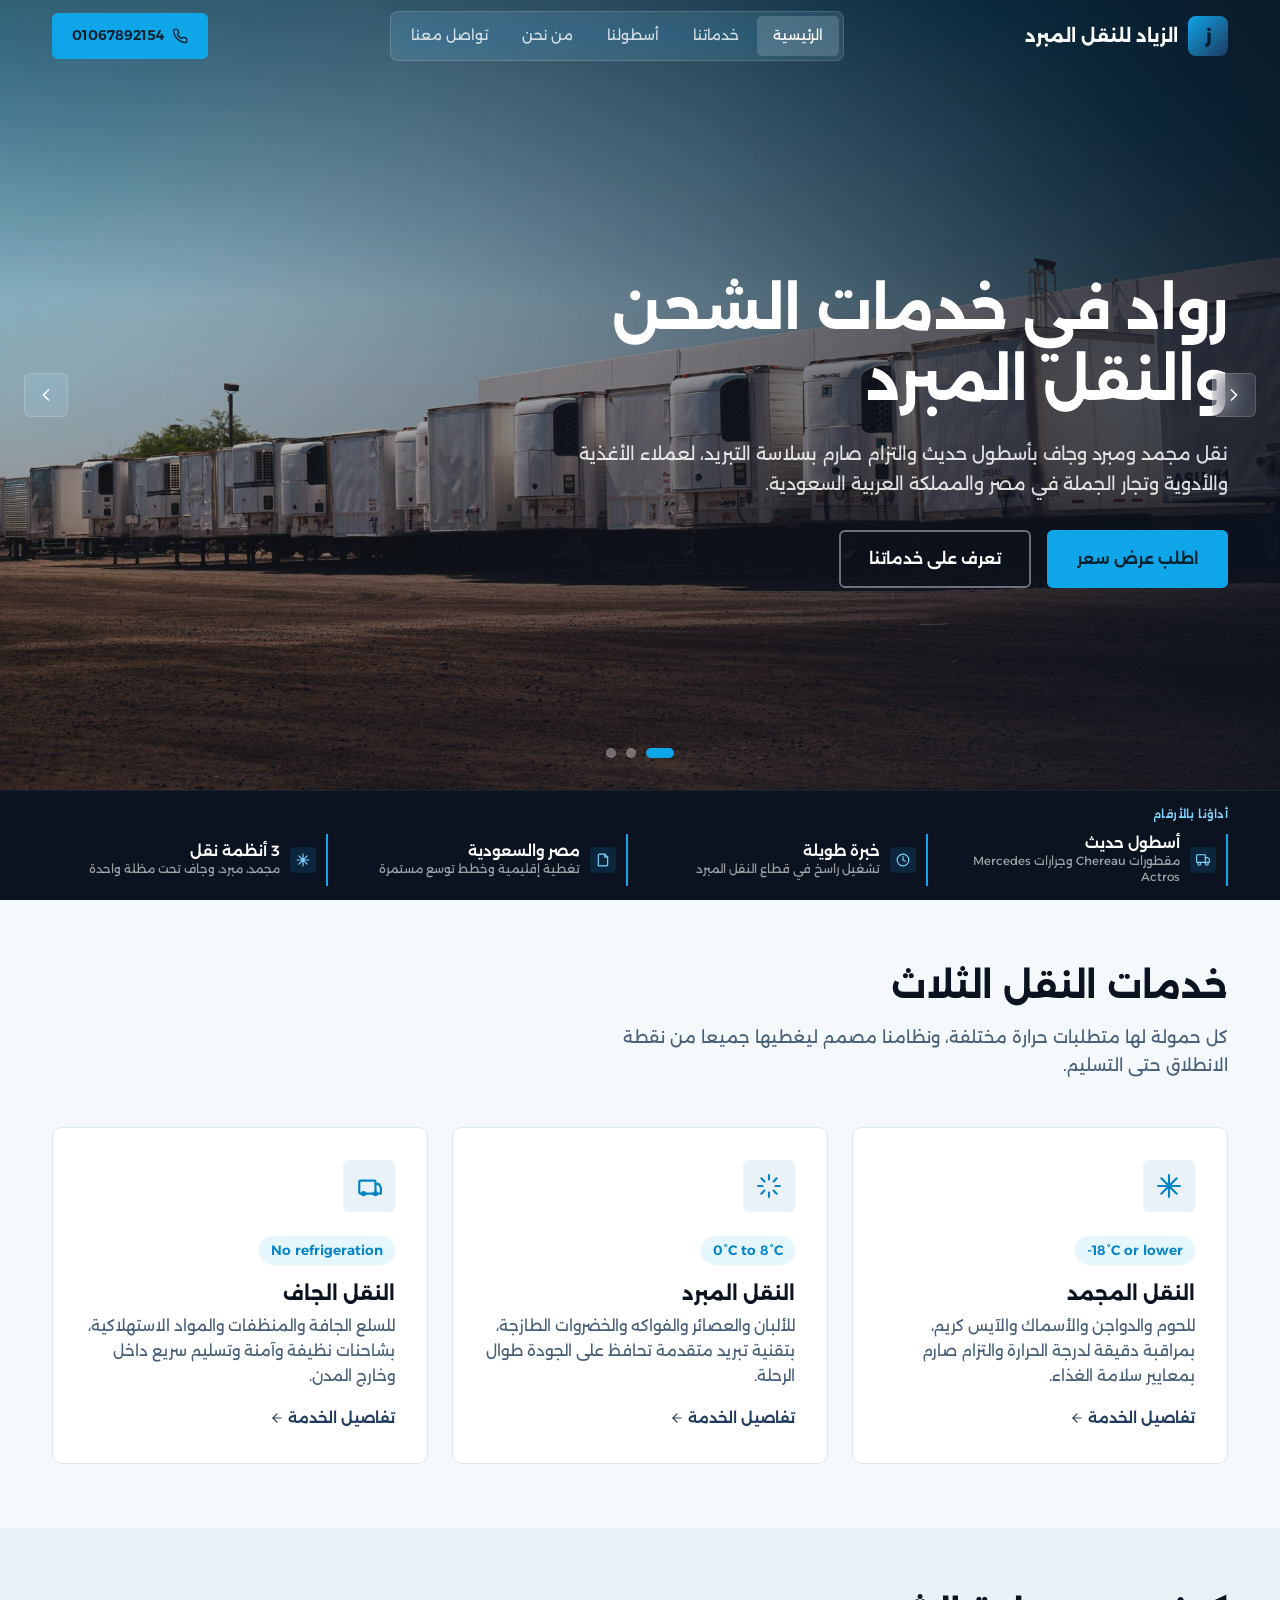
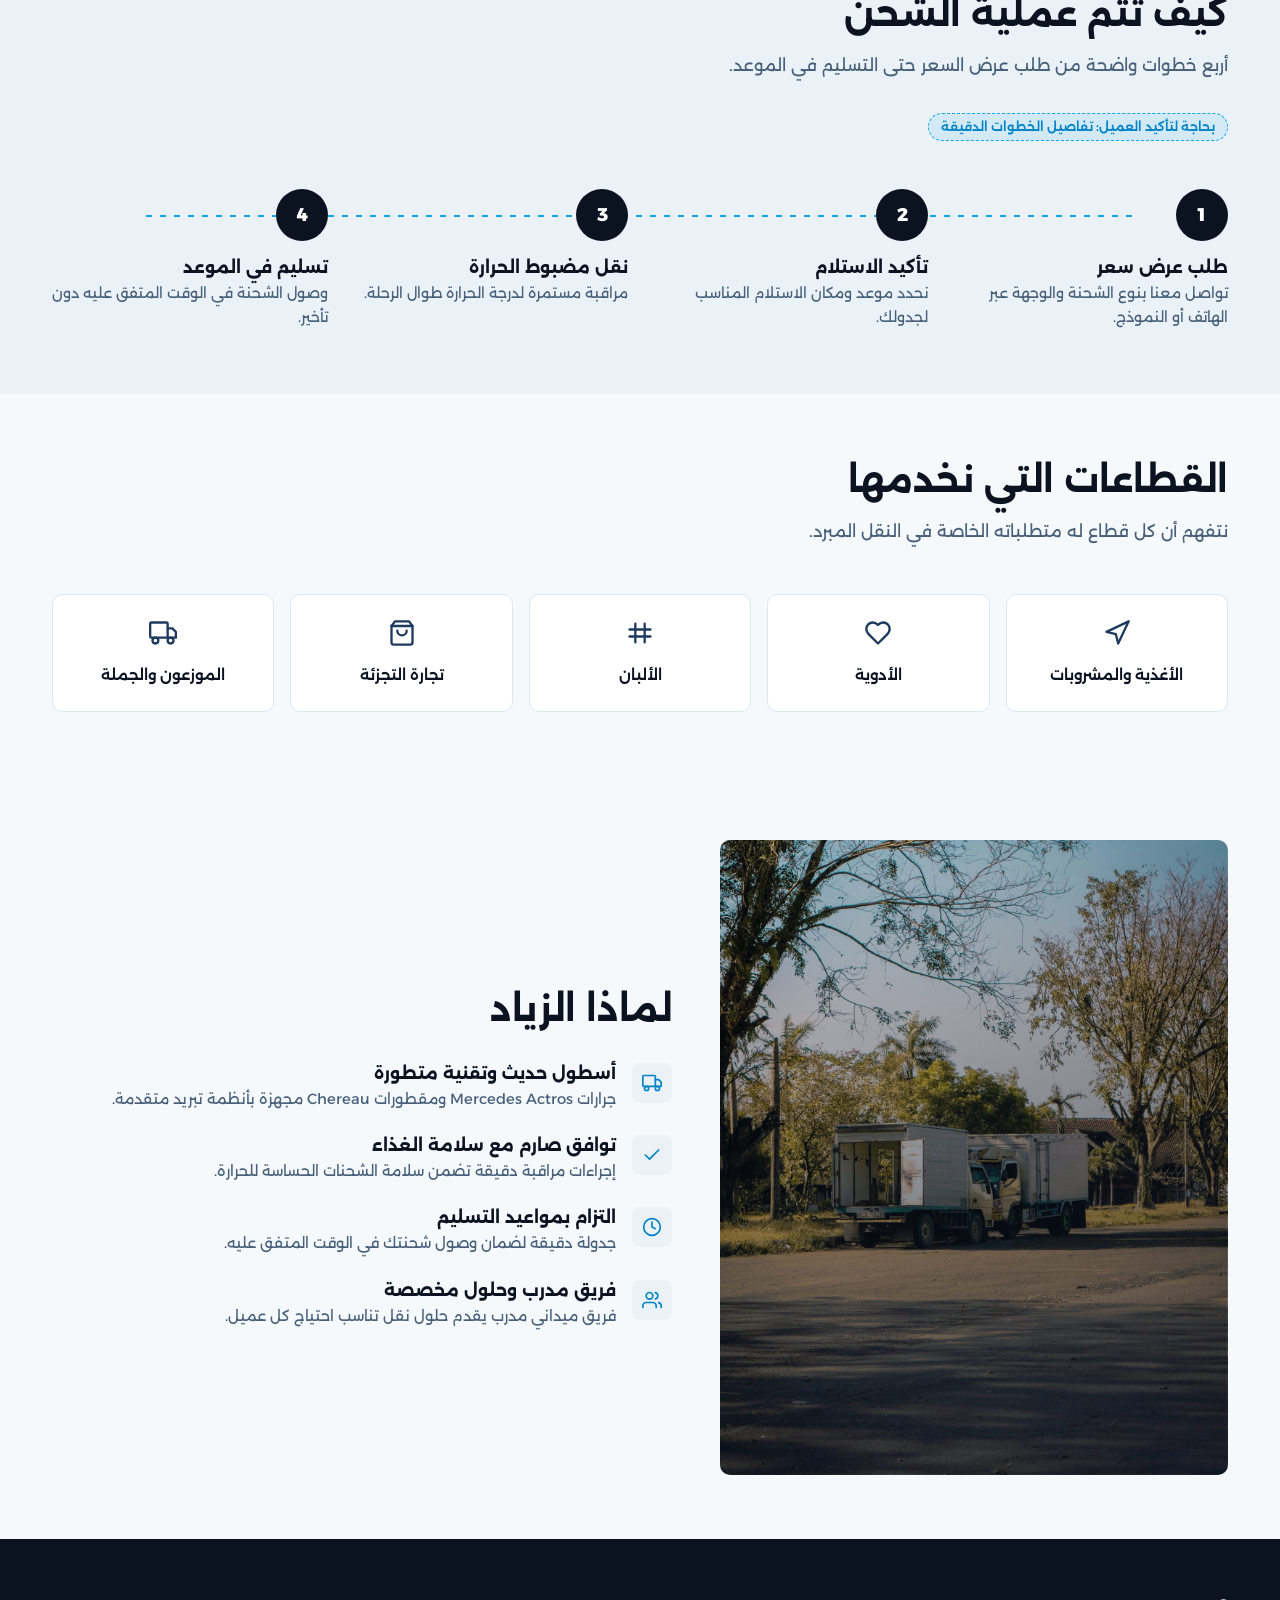
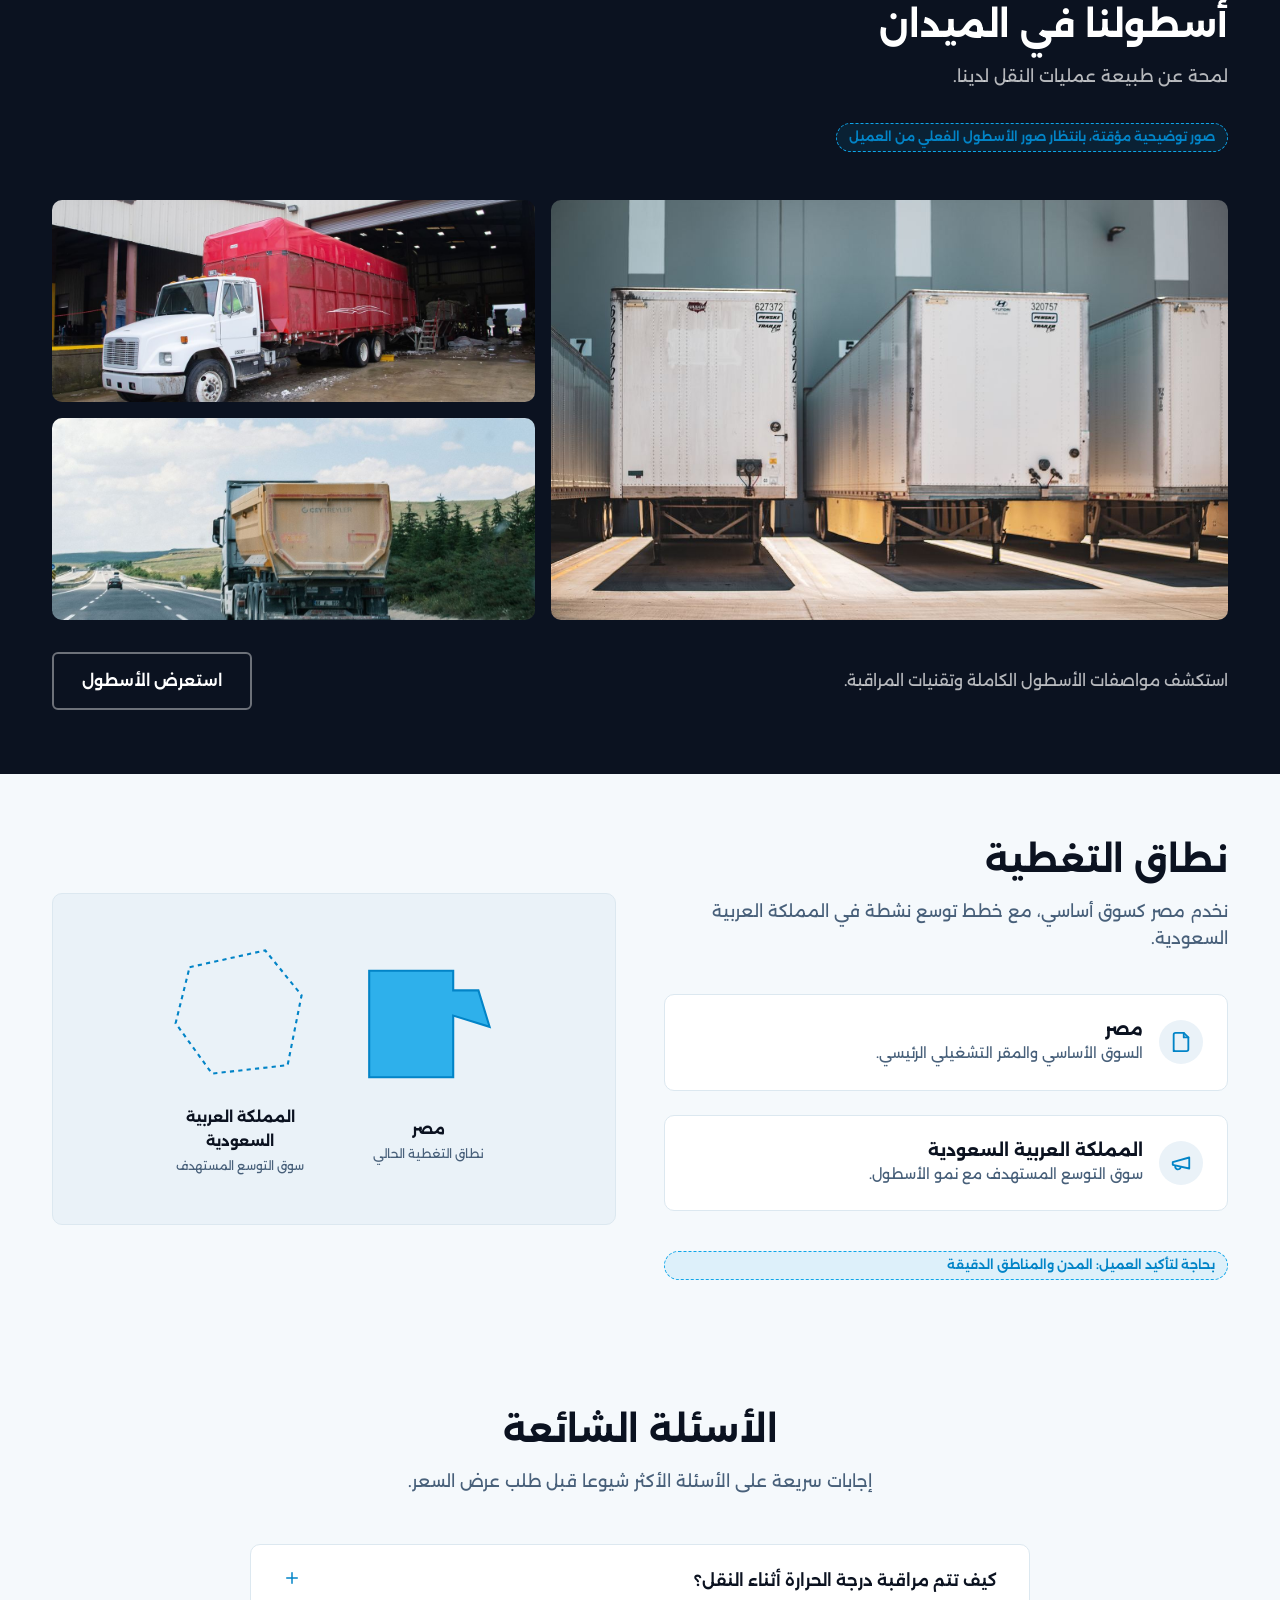
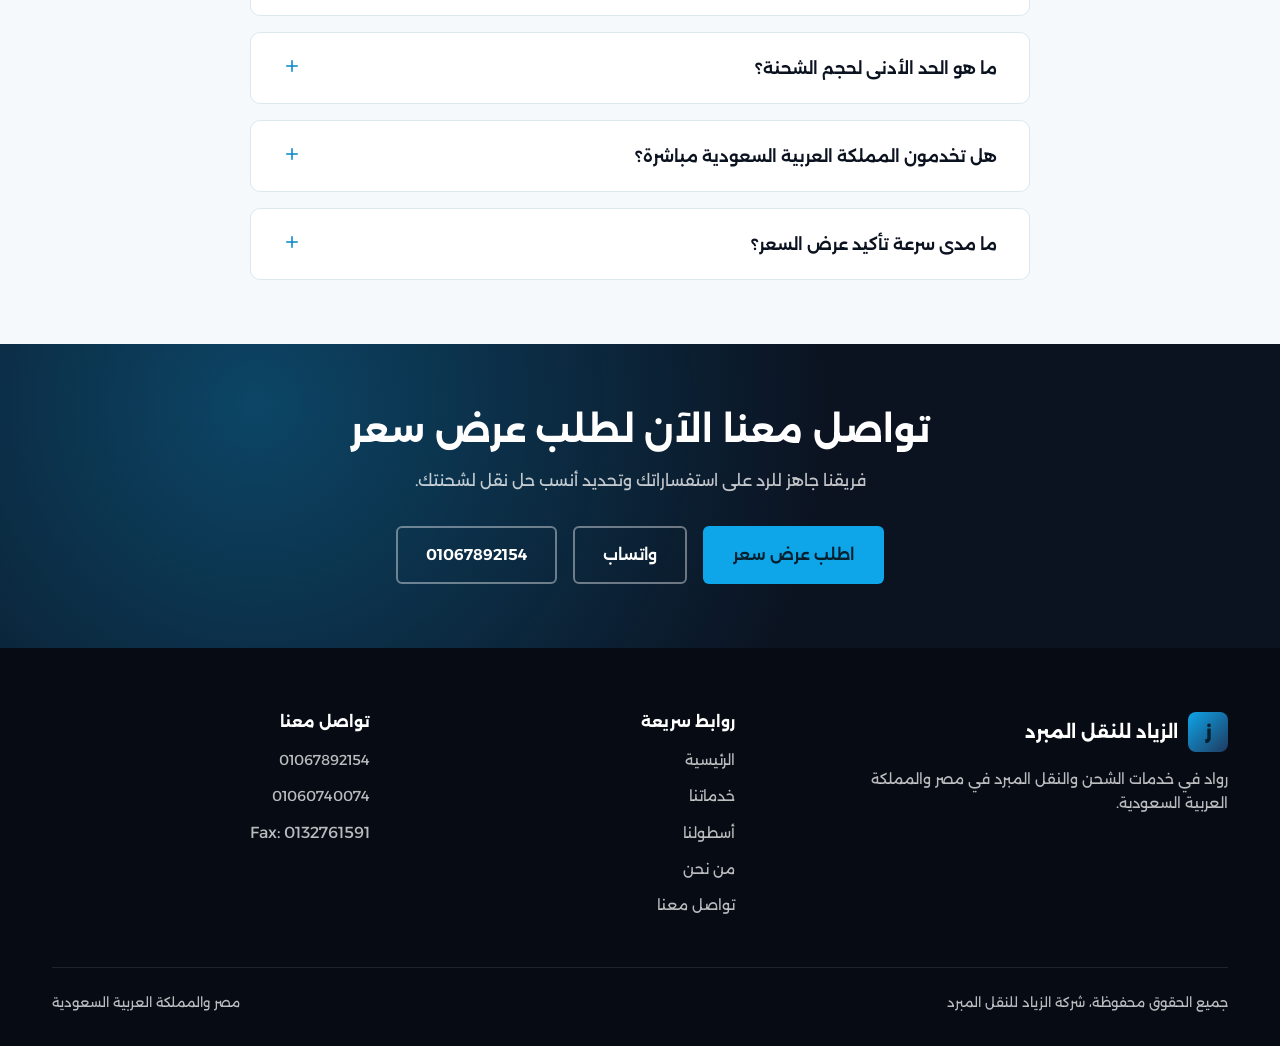
==== commit 261541e2: "update project" ====
--- a/Workflows/Web/Web Desinging/4th-try-webpage-design/clients/al-ziyad/pages/home/index.html
+++ b/Workflows/Web/Web Desinging/4th-try-webpage-design/clients/al-ziyad/pages/home/index.html
@@ -6,7 +6,7 @@
 <title>شركة الزياد للنقل المبرد - رواد في خدمات الشحن والنقل المبرد</title>
 <meta name="description" content="شركة الزياد للنقل المبرد. نقل مجمد ومبرد وجاف في مصر والمملكة العربية السعودية. أسطول حديث، التزام بالمواعيد، وتوافق صارم مع معايير سلامة الغذاء.">
 <style>
-  @import url('https://fonts.googleapis.com/css2?family=Tajawal:wght@400;500;700;900&family=IBM+Plex+Sans+Arabic:wght@400;500;600;700&display=swap');
+  @import url('https://fonts.googleapis.com/css2?family=Alexandria:wght@300;400;500;600;700;800;900&display=swap');
 
   :root {
     /* Deep Ocean Cold-Chain */
@@ -15,6 +15,7 @@
     --color-secondary: #1E3A5F;
     --color-accent: #0EA5E9;
     --color-accent-dark: #0284C7;
+    --color-accent-light: #7DD3FC;
     --color-bg: #F5F9FC;
     --color-fg: #0B1220;
     --color-card: #FFFFFF;
@@ -25,8 +26,10 @@
     --color-on-primary: #FFFFFF;
     --color-on-accent: #05202E;
 
-    --font-display: 'Tajawal', 'Segoe UI', Tahoma, sans-serif;
-    --font-body: 'IBM Plex Sans Arabic', 'Segoe UI', Tahoma, sans-serif;
+    /* Alexandria — geometric sans with matched Arabic + Latin, closest
+       free equivalent to the reference's geometric grotesque */
+    --font-display: 'Alexandria', 'Segoe UI', Tahoma, sans-serif;
+    --font-body: 'Alexandria', 'Segoe UI', Tahoma, sans-serif;
 
     --space-1: 0.5rem;
     --space-2: 1rem;
@@ -105,10 +108,10 @@
     justify-content: center;
     gap: 8px;
     padding: 14px 28px;
-    border-radius: var(--radius-sm);
+    border-radius: 6px;
     font-family: var(--font-display);
-    font-weight: 700;
-    font-size: 1rem;
+    font-weight: 600;
+    font-size: 0.98rem;
     cursor: pointer;
     border: 2px solid transparent;
     transition: transform var(--transition), box-shadow var(--transition), background var(--transition);
@@ -145,20 +148,50 @@
     color: var(--color-accent-dark);
     margin: 0 0 var(--space-1);
   }
-
-  /* ============ HEADER ============ */
+  .eyebrow-on-dark { color: var(--color-accent-light); }
+  .stats-band .eyebrow {
+    font-size: 0.7rem;
+    font-weight: 600;
+    letter-spacing: 0.04em;
+    opacity: 0.75;
+    margin-bottom: 10px;
+  }
+
+  /* ============ HERO VIEWPORT (nav + slides + stats = one screen) ============ */
+  .hero-viewport {
+    position: relative;
+    display: flex;
+    flex-direction: column;
+    height: 100vh;
+    height: 100dvh;
+  }
+
+  /* ============ HEADER (floats over the hero) ============ */
   .site-header {
-    position: sticky;
+    position: absolute;
     top: 0;
+    inset-inline: 0;
     z-index: 50;
-    background: rgba(11, 18, 32, 0.96);
-    backdrop-filter: blur(10px);
-    border-bottom: 1px solid rgba(255,255,255,0.08);
+    transition: background var(--transition), backdrop-filter var(--transition), border-color var(--transition);
+    border-bottom: 1px solid transparent;
+  }
+  /* solid once scrolled past the hero viewport */
+  .site-header.is-pinned {
+    position: fixed;
+    background: rgba(11, 18, 32, 0.86);
+    backdrop-filter: blur(14px) saturate(160%);
+    border-bottom-color: rgba(255,255,255,0.08);
+    animation: headerDrop 250ms ease;
+  }
+  @keyframes headerDrop {
+    from { transform: translateY(-100%); }
+    to { transform: translateY(0); }
   }
   .header-inner {
     display: flex;
     align-items: center;
     justify-content: space-between;
+    gap: var(--space-3);
     height: 72px;
   }
   .brand {
@@ -189,102 +222,230 @@
   .main-nav {
     display: flex;
     align-items: center;
-    gap: var(--space-4);
-  }
-  .main-nav ul { display: flex; gap: var(--space-3); }
+  }
+  /* translucent rounded-rectangle nav bar (not a pill) */
+  .main-nav ul {
+    display: flex;
+    align-items: center;
+    gap: 2px;
+    background: rgba(255,255,255,0.10);
+    border: 1px solid rgba(255,255,255,0.14);
+    backdrop-filter: blur(14px) saturate(160%);
+    border-radius: 8px;
+    padding: 4px;
+  }
   .main-nav a {
-    color: rgba(255,255,255,0.82);
-    font-weight: 500;
-    font-size: 0.95rem;
-    padding: 8px 4px;
-    border-bottom: 2px solid transparent;
-    transition: color var(--transition), border-color var(--transition);
-  }
-  .main-nav a:hover, .main-nav a[aria-current="page"] {
+    display: block;
+    color: rgba(255,255,255,0.78);
+    font-weight: 400;
+    font-size: 0.88rem;
+    padding: 8px 16px;
+    border-radius: 5px;
+    white-space: nowrap;
+    transition: color var(--transition), background var(--transition);
+  }
+  .main-nav a:hover { color: #FFFFFF; background: rgba(255,255,255,0.10); }
+  .main-nav a[aria-current="page"] {
     color: #FFFFFF;
-    border-color: var(--color-accent);
+    background: rgba(255,255,255,0.16);
+  }
+  .header-actions {
+    display: flex;
+    align-items: center;
+    gap: var(--space-1);
   }
   .header-phone {
-    display: flex;
+    display: inline-flex;
     align-items: center;
     gap: 8px;
-    color: #FFFFFF;
+    color: var(--color-on-accent);
+    background: var(--color-accent);
+    font-family: var(--font-display);
     font-weight: 600;
-    font-size: 0.95rem;
-    padding: 8px 14px;
-    border: 1px solid rgba(255,255,255,0.2);
-    border-radius: var(--radius-sm);
-  }
+    font-size: 0.88rem;
+    padding: 11px 20px;
+    border-radius: 6px;
+    white-space: nowrap;
+    transition: background var(--transition), transform var(--transition);
+  }
+  .header-phone:hover { background: var(--color-accent-light); }
+  .header-phone:active { transform: scale(0.98); }
   .header-phone svg { flex-shrink: 0; }
   .nav-toggle {
     display: none;
-    background: none;
-    border: none;
+    background: rgba(255,255,255,0.10);
+    border: 1px solid rgba(255,255,255,0.14);
+    backdrop-filter: blur(14px) saturate(160%);
+    border-radius: 6px;
     color: #FFFFFF;
-    padding: 8px;
+    padding: 9px;
     cursor: pointer;
+    line-height: 0;
   }
 
   @media (max-width: 900px) {
-    .main-nav ul { display: none; }
+    .main-nav ul {
+      display: none;
+      position: absolute;
+      top: 68px;
+      inset-inline: var(--space-4);
+      flex-direction: column;
+      align-items: stretch;
+      gap: 2px;
+      padding: 8px;
+      border-radius: 8px;
+      background: rgba(11,18,32,0.96);
+      backdrop-filter: blur(14px) saturate(160%);
+    }
+    .main-nav ul.is-open { display: flex; }
+    .main-nav a { padding: 12px 16px; }
     .nav-toggle { display: block; }
     .header-phone span.en { display: none; }
-  }
-
-  /* ============ HERO ============ */
+    .header-phone { padding: 10px 14px; }
+  }
+
+  /* ============ HERO SLIDER ============ */
   .hero {
     position: relative;
-    min-height: 88vh;
+    flex: 1;
+    min-height: 0;
     display: flex;
-    align-items: flex-end;
     color: #FFFFFF;
     background: var(--color-primary);
     overflow: hidden;
   }
-  .hero-bg {
+  /* one shared video layer behind every slide (cheaper than one <video> per slide) */
+  .hero-media { position: absolute; inset: 0; z-index: 0; }
+  .hero-media video,
+  .hero-media img {
+    width: 100%;
+    height: 100%;
+    object-fit: cover;
+    display: block;
+  }
+  /* legibility wash — darkest behind the RTL text on the right, opening up
+     toward the left so the footage stays visible */
+  .hero-media::after {
+    content: "";
     position: absolute;
     inset: 0;
     background:
-      linear-gradient(180deg, rgba(11,18,32,0.55) 0%, rgba(11,18,32,0.75) 55%, rgba(11,18,32,0.96) 100%),
-      url('../../../../images/pexels/hero-27099094.jpg') center/cover no-repeat;
-  }
-  .hero-inner {
+      linear-gradient(to left, rgba(11,18,32,0.80) 0%, rgba(11,18,32,0.42) 45%, rgba(11,18,32,0.08) 100%),
+      linear-gradient(180deg, rgba(11,18,32,0.34) 0%, transparent 38%, rgba(11,18,32,0.38) 100%);
+  }
+
+  .hero-slides { position: absolute; inset: 0; z-index: 1; }
+  .hero-slide {
+    position: absolute;
+    inset: 0;
+    display: flex;
+    align-items: center;
+    opacity: 0;
+    visibility: hidden;
+    transition: opacity 700ms ease, visibility 0s linear 700ms;
+  }
+  .hero-slide.is-active {
+    opacity: 1;
+    visibility: visible;
+    transition: opacity 700ms ease, visibility 0s;
+  }
+  .hero-slide-content {
     position: relative;
     z-index: 1;
-    display: grid;
-    grid-template-columns: 1.3fr 0.9fr;
-    gap: var(--space-6);
-    align-items: end;
-    padding-bottom: var(--space-8);
     width: 100%;
-  }
-  .hero-copy h1 {
-    font-size: clamp(2.1rem, 4.4vw, 3.6rem);
-    max-width: 16ch;
+    padding-top: 72px;
+  }
+  .hero-slide h1,
+  .hero-slide h2 {
+    font-size: clamp(2rem, 4.4vw, 3.6rem);
+    max-width: 18ch;
     margin-bottom: var(--space-3);
   }
-  .hero-copy p {
-    font-size: 1.15rem;
+  .hero-slide p {
+    font-size: clamp(1rem, 1.4vw, 1.15rem);
     color: rgba(255,255,255,0.85);
     max-width: 52ch;
     margin: 0 0 var(--space-4);
   }
   .hero-actions { display: flex; gap: var(--space-2); flex-wrap: wrap; }
-  .hero-card {
-    background: rgba(20, 33, 50, 0.72);
-    border: 1px solid rgba(255,255,255,0.14);
-    border-radius: var(--radius);
-    padding: var(--space-4);
-    backdrop-filter: blur(6px);
-  }
-  .hero-card dl { display: grid; gap: var(--space-2); }
-  .hero-card dt { font-size: 0.8rem; color: rgba(255,255,255,0.6); margin-bottom: 2px; }
-  .hero-card dd { margin: 0; font-family: var(--font-display); font-weight: 700; font-size: 1.05rem; }
+
+  /* cooling-range bar (moved here from the old hero card) */
+  .temp-range-bar {
+    height: 4px;
+    border-radius: 999px;
+    background: linear-gradient(90deg, #0EA5E9 0%, #38BDF8 45%, #F59E0B 100%);
+    opacity: 0.85;
+  }
+  .hero-temp {
+    max-width: 260px;
+    margin: 0 0 var(--space-4);
+  }
+  .hero-temp .temp-range-bar { margin-top: 8px; }
+  .hero-temp-label {
+    display: flex;
+    justify-content: space-between;
+    font-size: 0.82rem;
+    color: rgba(255,255,255,0.7);
+  }
+
+  /* ---- slider controls ---- */
+  .hero-arrow {
+    position: absolute;
+    top: 50%;
+    transform: translateY(-50%);
+    z-index: 2;
+    width: 44px;
+    height: 44px;
+    border-radius: 6px;
+    background: rgba(255,255,255,0.10);
+    border: 1px solid rgba(255,255,255,0.16);
+    backdrop-filter: blur(14px) saturate(160%);
+    color: #FFFFFF;
+    display: flex;
+    align-items: center;
+    justify-content: center;
+    cursor: pointer;
+    transition: background var(--transition);
+  }
+  .hero-arrow:hover { background: rgba(255,255,255,0.22); }
+  /* RTL: "previous" sits on the right (chevron points right), "next" on the left */
+  .hero-arrow-prev { inset-inline-start: var(--space-3); }
+  .hero-arrow-next { inset-inline-end: var(--space-3); }
+
+  .hero-dots {
+    position: absolute;
+    bottom: var(--space-4);
+    inset-inline-start: 0;
+    inset-inline-end: 0;
+    z-index: 2;
+    display: flex;
+    justify-content: center;
+    gap: 10px;
+  }
+  .hero-dot {
+    width: 10px;
+    height: 10px;
+    padding: 0;
+    border-radius: 50%;
+    border: none;
+    background: rgba(255,255,255,0.35);
+    cursor: pointer;
+    transition: background var(--transition), width var(--transition);
+  }
+  .hero-dot:hover { background: rgba(255,255,255,0.6); }
+  .hero-dot[aria-current="true"] {
+    width: 28px;
+    border-radius: 999px;
+    background: var(--color-accent);
+  }
 
   @media (max-width: 860px) {
-    .hero { min-height: 78vh; align-items: flex-end; }
-    .hero-inner { grid-template-columns: 1fr; padding-bottom: var(--space-6); }
-    .hero-card { order: 2; }
+    .hero-viewport { height: auto; }
+    .hero { min-height: 82vh; min-height: 82dvh; }
+    .hero-arrow { display: none; }
+    .hero-media::after {
+      background: linear-gradient(180deg, rgba(11,18,32,0.5) 0%, rgba(11,18,32,0.35) 35%, rgba(11,18,32,0.82) 100%);
+    }
   }
 
   /* ============ SECTION SHELLS ============ */
@@ -297,16 +458,33 @@
   .stats-band {
     background: var(--color-primary);
     color: #FFFFFF;
-    padding: var(--space-6) 0;
+    padding: 14px 0;
+    flex-shrink: 0;
+    border-top: 1px solid rgba(255,255,255,0.07);
   }
   .stats-grid {
     display: grid;
     grid-template-columns: repeat(4, 1fr);
-    gap: var(--space-4);
-  }
-  .stat-item { border-inline-start: 3px solid var(--color-accent); padding-inline-start: var(--space-2); }
-  .stat-value { font-family: var(--font-display); font-weight: 900; font-size: 1.5rem; }
-  .stat-label { color: rgba(255,255,255,0.68); font-size: 0.9rem; margin-top: 4px; }
+    gap: var(--space-3);
+  }
+  .stat-item {
+    display: flex;
+    gap: 10px;
+    align-items: center;
+    border-inline-start: 2px solid var(--color-accent);
+    padding-inline-start: 10px;
+  }
+  .stat-icon {
+    flex-shrink: 0;
+    width: 26px; height: 26px;
+    border-radius: 5px;
+    background: rgba(14,165,233,0.14);
+    color: var(--color-accent-light);
+    display: flex; align-items: center; justify-content: center;
+  }
+  .stat-icon svg { width: 14px; height: 14px; }
+  .stat-value { font-family: var(--font-display); font-weight: 600; font-size: 0.92rem; line-height: 1.3; }
+  .stat-label { color: rgba(255,255,255,0.6); font-size: 0.74rem; line-height: 1.35; margin-top: 1px; }
   @media (max-width: 760px) {
     .stats-grid { grid-template-columns: repeat(2, 1fr); }
   }
@@ -324,7 +502,7 @@
     padding: var(--space-4);
     transition: transform var(--transition), box-shadow var(--transition), border-color var(--transition);
   }
-  .service-card:hover { transform: translateY(-4px); box-shadow: var(--shadow-lift); border-color: var(--color-accent); }
+  .service-card:hover { transform: translateY(-4px); box-shadow: var(--shadow-lift); border-color: var(--color-accent-light); }
   .service-icon {
     width: 52px; height: 52px;
     border-radius: var(--radius-sm);
@@ -404,7 +582,7 @@
     text-align: center;
     transition: border-color var(--transition), background var(--transition);
   }
-  .industry-chip:hover { border-color: var(--color-accent); background: var(--color-muted); }
+  .industry-chip:hover { border-color: var(--color-accent-light); background: var(--color-muted); }
   .industry-chip svg { color: var(--color-secondary); margin-bottom: 8px; }
   .industry-chip span { display: block; font-weight: 600; font-size: 0.92rem; }
 
@@ -456,6 +634,15 @@
     height: 420px;
   }
   .fleet-bento figure { margin: 0; height: 100%; overflow: hidden; border-radius: var(--radius); position: relative; }
+  .fleet-bento figure::after {
+    content: "";
+    position: absolute;
+    inset: 0;
+    background: linear-gradient(160deg, rgba(14,165,233,0.32) 0%, transparent 40%);
+    opacity: 0;
+    transition: opacity var(--transition);
+  }
+  .fleet-bento figure:hover::after { opacity: 1; }
   .fleet-bento img { width: 100%; height: 100%; object-fit: cover; transition: transform 400ms ease; }
   .fleet-bento figure:hover img { transform: scale(1.05); }
   .fleet-bento figure:first-child { grid-row: 1 / 3; }
@@ -494,14 +681,20 @@
   .coverage-map {
     background: var(--color-muted);
     border-radius: var(--radius);
-    aspect-ratio: 1/1;
-    display: flex; align-items: center; justify-content: center;
-    color: var(--color-muted-fg);
-    border: 1px dashed var(--color-border);
-    text-align: center;
-    padding: var(--space-4);
-    font-size: 0.9rem;
-  }
+    border: 1px solid var(--color-border);
+    display: flex;
+    align-items: center;
+    justify-content: center;
+    flex-wrap: wrap;
+    gap: var(--space-6);
+    padding: var(--space-6) var(--space-4);
+  }
+  .coverage-map-country { text-align: center; max-width: 140px; }
+  .coverage-map-country svg { width: 100%; height: auto; }
+  .coverage-map-country span { display: block; margin-top: var(--space-2); font-weight: 700; font-size: 0.9rem; color: var(--color-fg); }
+  .coverage-map-country small { display: block; margin-top: 2px; font-size: 0.75rem; color: var(--color-muted-fg); }
+  .coverage-map-country.served path { fill: var(--color-accent); fill-opacity: 0.85; stroke: var(--color-accent-dark); stroke-width: 1.5; }
+  .coverage-map-country.expanding path { fill: none; stroke: var(--color-accent-dark); stroke-width: 1.5; stroke-dasharray: 3 3; }
 
   @media (max-width: 860px) {
     .coverage-section .container { grid-template-columns: 1fr; }
@@ -586,22 +779,46 @@
   /* ============ SCROLL REVEAL ============ */
   .reveal { opacity: 0; transform: translateY(16px); transition: opacity 500ms ease, transform 500ms ease; }
   .reveal.is-visible { opacity: 1; transform: translateY(0); }
+
+  /* stagger grid children so they cascade in instead of firing together */
+  .stats-grid .reveal:nth-child(1) { transition-delay: 0ms; }
+  .stats-grid .reveal:nth-child(2) { transition-delay: 80ms; }
+  .stats-grid .reveal:nth-child(3) { transition-delay: 160ms; }
+  .stats-grid .reveal:nth-child(4) { transition-delay: 240ms; }
+  .services-grid .reveal:nth-child(1) { transition-delay: 0ms; }
+  .services-grid .reveal:nth-child(2) { transition-delay: 100ms; }
+  .services-grid .reveal:nth-child(3) { transition-delay: 200ms; }
+  .industries-grid .reveal:nth-child(1) { transition-delay: 0ms; }
+  .industries-grid .reveal:nth-child(2) { transition-delay: 70ms; }
+  .industries-grid .reveal:nth-child(3) { transition-delay: 140ms; }
+  .industries-grid .reveal:nth-child(4) { transition-delay: 210ms; }
+  .industries-grid .reveal:nth-child(5) { transition-delay: 280ms; }
+  .why-points .reveal:nth-child(1) { transition-delay: 0ms; }
+  .why-points .reveal:nth-child(2) { transition-delay: 90ms; }
+  .why-points .reveal:nth-child(3) { transition-delay: 180ms; }
+  .why-points .reveal:nth-child(4) { transition-delay: 270ms; }
+
   @media (prefers-reduced-motion: reduce) {
-    .reveal { opacity: 1; transform: none; transition: none; }
+    .reveal { opacity: 1; transform: none; transition: none; transition-delay: 0ms !important; }
   }
 </style>
 </head>
 <body>
 
+  <!-- ==========================================================
+       HERO VIEWPORT — header + slider + stats band = one screen
+       ========================================================== -->
+  <div class="hero-viewport">
+
   <!-- ============ HEADER ============ -->
-  <header class="site-header">
+  <header class="site-header" id="siteHeader">
     <div class="container header-inner">
       <a href="index.html" class="brand" aria-label="شركة الزياد للنقل المبرد - الصفحة الرئيسية">
         <span class="brand-mark" aria-hidden="true">ز</span>
         <span class="brand-name">الزياد للنقل المبرد</span>
       </a>
       <nav class="main-nav" aria-label="التنقل الرئيسي">
-        <ul>
+        <ul id="mainNavList">
           <li><a href="index.html" aria-current="page">الرئيسية</a></li>
           <li><a href="../services/index.html">خدماتنا</a></li>
           <li><a href="../our-fleet/index.html">أسطولنا</a></li>
@@ -609,68 +826,144 @@
           <li><a href="../contact/index.html">تواصل معنا</a></li>
         </ul>
       </nav>
-      <a href="tel:+201067892154" class="header-phone">
-        <svg width="16" height="16" viewBox="0 0 24 24" fill="none" stroke="currentColor" stroke-width="2" stroke-linecap="round" stroke-linejoin="round"><path d="M22 16.92v3a2 2 0 0 1-2.18 2 19.79 19.79 0 0 1-8.63-3.07 19.5 19.5 0 0 1-6-6 19.79 19.79 0 0 1-3.07-8.67A2 2 0 0 1 4.11 2h3a2 2 0 0 1 2 1.72c.127.96.361 1.903.7 2.81a2 2 0 0 1-.45 2.11L8.09 9.91a16 16 0 0 0 6 6l1.27-1.27a2 2 0 0 1 2.11-.45c.907.339 1.85.573 2.81.7A2 2 0 0 1 22 16.92z"/></svg>
-        <span class="en" dir="ltr">01067892154</span>
-      </a>
-      <button class="nav-toggle" aria-label="فتح قائمة التنقل" aria-expanded="false" id="navToggle">
-        <svg width="24" height="24" viewBox="0 0 24 24" fill="none" stroke="currentColor" stroke-width="2" stroke-linecap="round"><line x1="3" y1="6" x2="21" y2="6"/><line x1="3" y1="12" x2="21" y2="12"/><line x1="3" y1="18" x2="21" y2="18"/></svg>
-      </button>
+      <div class="header-actions">
+        <a href="tel:+201067892154" class="header-phone">
+          <svg width="16" height="16" viewBox="0 0 24 24" fill="none" stroke="currentColor" stroke-width="2" stroke-linecap="round" stroke-linejoin="round"><path d="M22 16.92v3a2 2 0 0 1-2.18 2 19.79 19.79 0 0 1-8.63-3.07 19.5 19.5 0 0 1-6-6 19.79 19.79 0 0 1-3.07-8.67A2 2 0 0 1 4.11 2h3a2 2 0 0 1 2 1.72c.127.96.361 1.903.7 2.81a2 2 0 0 1-.45 2.11L8.09 9.91a16 16 0 0 0 6 6l1.27-1.27a2 2 0 0 1 2.11-.45c.907.339 1.85.573 2.81.7A2 2 0 0 1 22 16.92z"/></svg>
+          <span class="en" dir="ltr">01067892154</span>
+        </a>
+        <button class="nav-toggle" aria-label="فتح قائمة التنقل" aria-expanded="false" aria-controls="mainNavList" id="navToggle">
+          <svg width="22" height="22" viewBox="0 0 24 24" fill="none" stroke="currentColor" stroke-width="2" stroke-linecap="round"><line x1="3" y1="6" x2="21" y2="6"/><line x1="3" y1="12" x2="21" y2="12"/><line x1="3" y1="18" x2="21" y2="18"/></svg>
+        </button>
+      </div>
     </div>
   </header>
 
-  <!-- ============ HERO ============ -->
-  <section class="hero">
-    <div class="hero-bg" role="img" aria-label="شاحنة نقل مبرد على الطريق (صورة توضيحية)"></div>
-    <div class="container hero-inner">
-      <div class="hero-copy">
-        <h1>رواد في خدمات الشحن والنقل المبرد</h1>
-        <p>نقل مجمد ومبرد وجاف بأسطول حديث والتزام صارم بسلاسة التبريد، لعملاء الأغذية والأدوية وتجار الجملة في مصر والمملكة العربية السعودية.</p>
-        <div class="hero-actions">
-          <a href="../contact/index.html" class="btn btn-primary">اطلب عرض سعر</a>
-          <a href="../services/index.html" class="btn btn-outline">تعرف على خدماتنا</a>
-        </div>
-      </div>
-      <div class="hero-card reveal">
-        <dl>
-          <div>
-            <dt>الأسواق المخدومة</dt>
-            <dd>مصر والمملكة العربية السعودية</dd>
-          </div>
-          <div>
-            <dt>نطاق التبريد</dt>
-            <dd><span class="en" dir="ltr">-18°C</span> إلى <span class="en" dir="ltr">8°C</span></dd>
-          </div>
-          <div>
-            <dt>الأسطول</dt>
-            <dd>أسطول حديث بتقنيات تبريد متقدمة</dd>
-          </div>
-        </dl>
-      </div>
+  <!-- ============ HERO SLIDER ============ -->
+  <section class="hero" id="heroSlider" aria-roledescription="carousel" aria-label="عرض الخدمات">
+
+    <!-- shared background video for all slides.
+         Swap to video/hero-bg-hq.mp4 if this encode looks too soft. -->
+    <div class="hero-media" role="img" aria-label="لقطات لعمليات النقل المبرد (خلفية توضيحية)">
+      <video id="heroVideo" autoplay muted loop playsinline preload="metadata"
+             poster="../../../../images/pexels/hero-27099094.jpg">
+        <source src="../../../../images/video/hero-bg.mp4" type="video/mp4">
+      </video>
+    </div>
+
+    <div class="hero-slides">
+
+      <!-- Slide 1 — main tagline -->
+      <div class="hero-slide is-active" role="group" aria-roledescription="شريحة" aria-label="1 من 3">
+        <div class="container hero-slide-content">
+          <h1>رواد في خدمات الشحن والنقل المبرد</h1>
+          <p>نقل مجمد ومبرد وجاف بأسطول حديث والتزام صارم بسلاسة التبريد، لعملاء الأغذية والأدوية وتجار الجملة في مصر والمملكة العربية السعودية.</p>
+          <div class="hero-actions">
+            <a href="../contact/index.html" class="btn btn-primary">اطلب عرض سعر</a>
+            <a href="../services/index.html" class="btn btn-outline">تعرف على خدماتنا</a>
+          </div>
+        </div>
+      </div>
+
+      <!-- Slide 2 — frozen transport -->
+      <div class="hero-slide" role="group" aria-roledescription="شريحة" aria-label="2 من 3">
+        <div class="container hero-slide-content">
+          <h2>النقل المجمد</h2>
+          <p>للحوم والدواجن والأسماك والآيس كريم، بمراقبة دقيقة لدرجة الحرارة والتزام صارم بمعايير سلامة الغذاء.</p>
+          <div class="hero-temp">
+            <div class="hero-temp-label">
+              <span>نطاق التجميد</span>
+              <span class="en" dir="ltr">-18°C or lower</span>
+            </div>
+            <div class="temp-range-bar" aria-hidden="true"></div>
+          </div>
+          <div class="hero-actions">
+            <a href="../contact/index.html" class="btn btn-primary">اطلب عرض سعر</a>
+            <a href="../services/index.html#frozen" class="btn btn-outline">تفاصيل الخدمة</a>
+          </div>
+        </div>
+      </div>
+
+      <!-- Slide 3 — chilled transport -->
+      <div class="hero-slide" role="group" aria-roledescription="شريحة" aria-label="3 من 3">
+        <div class="container hero-slide-content">
+          <h2>النقل المبرد</h2>
+          <p>للألبان والعصائر والفواكه والخضروات الطازجة، بتقنية تبريد متقدمة تحافظ على الجودة طوال الرحلة.</p>
+          <div class="hero-temp">
+            <div class="hero-temp-label">
+              <span>نطاق التبريد</span>
+              <span class="en" dir="ltr">0°C to 8°C</span>
+            </div>
+            <div class="temp-range-bar" aria-hidden="true"></div>
+          </div>
+          <div class="hero-actions">
+            <a href="../contact/index.html" class="btn btn-primary">اطلب عرض سعر</a>
+            <a href="../services/index.html#chilled" class="btn btn-outline">تفاصيل الخدمة</a>
+          </div>
+        </div>
+      </div>
+
+    </div>
+
+    <button class="hero-arrow hero-arrow-prev" id="heroPrev" aria-label="الشريحة السابقة">
+      <svg width="20" height="20" viewBox="0 0 24 24" fill="none" stroke="currentColor" stroke-width="2" stroke-linecap="round" stroke-linejoin="round"><polyline points="9 18 15 12 9 6"/></svg>
+    </button>
+    <button class="hero-arrow hero-arrow-next" id="heroNext" aria-label="الشريحة التالية">
+      <svg width="20" height="20" viewBox="0 0 24 24" fill="none" stroke="currentColor" stroke-width="2" stroke-linecap="round" stroke-linejoin="round"><polyline points="15 18 9 12 15 6"/></svg>
+    </button>
+
+    <div class="hero-dots" id="heroDots" role="tablist" aria-label="اختيار الشريحة">
+      <button class="hero-dot" role="tab" aria-current="true" aria-label="الشريحة 1"></button>
+      <button class="hero-dot" role="tab" aria-current="false" aria-label="الشريحة 2"></button>
+      <button class="hero-dot" role="tab" aria-current="false" aria-label="الشريحة 3"></button>
     </div>
   </section>
 
   <!-- ============ TRUST STATS ============ -->
   <section class="stats-band">
+    <div class="container">
+      <p class="eyebrow eyebrow-on-dark reveal">أداؤنا بالأرقام</p>
+    </div>
     <div class="container stats-grid">
       <div class="stat-item reveal">
-        <div class="stat-value">أسطول حديث</div>
-        <div class="stat-label">مقطورات Chereau وجرارات Mercedes Actros</div>
+        <div class="stat-icon" aria-hidden="true">
+          <svg width="18" height="18" viewBox="0 0 24 24" fill="none" stroke="currentColor" stroke-width="2" stroke-linecap="round" stroke-linejoin="round"><rect x="1" y="3" width="15" height="13" rx="1"/><path d="M16 8h4l3 3v5h-7"/><circle cx="5.5" cy="18.5" r="2.5"/><circle cx="18.5" cy="18.5" r="2.5"/></svg>
+        </div>
+        <div>
+          <div class="stat-value">أسطول حديث</div>
+          <div class="stat-label">مقطورات Chereau وجرارات Mercedes Actros</div>
+        </div>
       </div>
       <div class="stat-item reveal">
-        <div class="stat-value">خبرة طويلة</div>
-        <div class="stat-label">تشغيل راسخ في قطاع النقل المبرد</div>
+        <div class="stat-icon" aria-hidden="true">
+          <svg width="18" height="18" viewBox="0 0 24 24" fill="none" stroke="currentColor" stroke-width="2" stroke-linecap="round" stroke-linejoin="round"><circle cx="12" cy="12" r="10"/><polyline points="12 6 12 12 16 14"/></svg>
+        </div>
+        <div>
+          <div class="stat-value">خبرة طويلة</div>
+          <div class="stat-label">تشغيل راسخ في قطاع النقل المبرد</div>
+        </div>
       </div>
       <div class="stat-item reveal">
-        <div class="stat-value">مصر والسعودية</div>
-        <div class="stat-label">تغطية إقليمية وخطط توسع مستمرة</div>
+        <div class="stat-icon" aria-hidden="true">
+          <svg width="18" height="18" viewBox="0 0 24 24" fill="none" stroke="currentColor" stroke-width="2" stroke-linecap="round" stroke-linejoin="round"><path d="M4 22V4a2 2 0 0 1 2-2h9l5 5v13a2 2 0 0 1-2 2H6a2 2 0 0 1-2-2Z"/><path d="M15 2v5h5"/></svg>
+        </div>
+        <div>
+          <div class="stat-value">مصر والسعودية</div>
+          <div class="stat-label">تغطية إقليمية وخطط توسع مستمرة</div>
+        </div>
       </div>
       <div class="stat-item reveal">
-        <div class="stat-value">3 أنظمة نقل</div>
-        <div class="stat-label">مجمد، مبرد، وجاف تحت مظلة واحدة</div>
+        <div class="stat-icon" aria-hidden="true">
+          <svg width="18" height="18" viewBox="0 0 24 24" fill="none" stroke="currentColor" stroke-width="2" stroke-linecap="round" stroke-linejoin="round"><path d="M2 12h20M12 2v20M4.93 4.93l14.14 14.14M19.07 4.93 4.93 19.07"/></svg>
+        </div>
+        <div>
+          <div class="stat-value">3 أنظمة نقل</div>
+          <div class="stat-label">مجمد، مبرد، وجاف تحت مظلة واحدة</div>
+        </div>
       </div>
     </div>
   </section>
+
+  </div><!-- /.hero-viewport -->
 
   <!-- ============ SERVICES OVERVIEW ============ -->
   <section id="services" class="services-section">
@@ -880,8 +1173,21 @@
         </div>
         <span class="placeholder-note">بحاجة لتأكيد العميل: المدن والمناطق الدقيقة</span>
       </div>
-      <div class="coverage-map" role="img" aria-label="خريطة توضيحية لنطاق التغطية">
-        خريطة تفاعلية للتغطية<br>تُضاف عند توفر المدن والمناطق الدقيقة
+      <div class="coverage-map" role="img" aria-label="خريطة توضيحية: مصر ضمن نطاق التغطية الحالي، والمملكة العربية السعودية سوق توسع مستهدف">
+        <div class="coverage-map-country served">
+          <svg viewBox="0 0 100 100" aria-hidden="true">
+            <path d="M8,12 L68,12 L68,26 L86,26 L94,52 L68,44 L68,88 L8,88 Z"/>
+          </svg>
+          <span>مصر</span>
+          <small>نطاق التغطية الحالي</small>
+        </div>
+        <div class="coverage-map-country expanding">
+          <svg viewBox="0 0 100 100" aria-hidden="true">
+            <path d="M14,18 L68,6 L94,38 L84,88 L30,94 L4,58 Z"/>
+          </svg>
+          <span>المملكة العربية السعودية</span>
+          <small>سوق التوسع المستهدف</small>
+        </div>
       </div>
     </div>
   </section>
@@ -998,21 +1304,107 @@
 
   <script>
     (function () {
+      var reduceMotion = window.matchMedia('(prefers-reduced-motion: reduce)').matches;
+
+      // Hero background video: hold on the poster frame if the user prefers
+      // reduced motion, rather than looping footage behind the headline
+      var heroVideo = document.getElementById('heroVideo');
+      if (heroVideo && reduceMotion) {
+        heroVideo.autoplay = false;
+        heroVideo.removeAttribute('autoplay');
+        heroVideo.pause();
+      }
+
       // Mobile nav toggle
       var navToggle = document.getElementById('navToggle');
-      var mainNav = document.querySelector('.main-nav ul');
+      var mainNav = document.getElementById('mainNavList');
       if (navToggle && mainNav) {
         navToggle.addEventListener('click', function () {
           var isOpen = navToggle.getAttribute('aria-expanded') === 'true';
           navToggle.setAttribute('aria-expanded', String(!isOpen));
-          mainNav.style.display = isOpen ? '' : 'flex';
-          mainNav.style.flexDirection = 'column';
-          mainNav.style.position = 'absolute';
-          mainNav.style.top = '72px';
-          mainNav.style.insetInline = '0';
-          mainNav.style.background = 'rgba(11,18,32,0.98)';
-          mainNav.style.padding = '16px';
+          mainNav.classList.toggle('is-open', !isOpen);
         });
+      }
+
+      // Pin the header once the hero viewport has scrolled past
+      var siteHeader = document.getElementById('siteHeader');
+      var heroViewport = document.querySelector('.hero-viewport');
+      if (siteHeader && heroViewport) {
+        var syncHeader = function () {
+          var pastHero = window.scrollY > heroViewport.offsetHeight - 72;
+          siteHeader.classList.toggle('is-pinned', pastHero);
+        };
+        syncHeader();
+        window.addEventListener('scroll', syncHeader, { passive: true });
+        window.addEventListener('resize', syncHeader);
+      }
+
+      // Hero slider
+      var heroSlider = document.getElementById('heroSlider');
+      if (heroSlider) {
+        var slides = heroSlider.querySelectorAll('.hero-slide');
+        var dots = heroSlider.querySelectorAll('.hero-dot');
+        var current = 0;
+        var timer = null;
+        var DELAY = 6000;
+
+        var goTo = function (index) {
+          current = (index + slides.length) % slides.length;
+          slides.forEach(function (slide, i) {
+            var active = i === current;
+            slide.classList.toggle('is-active', active);
+            slide.setAttribute('aria-hidden', String(!active));
+            // keep offscreen slides out of the tab order
+            slide.querySelectorAll('a, button').forEach(function (el) {
+              el.tabIndex = active ? 0 : -1;
+            });
+          });
+          dots.forEach(function (dot, i) {
+            dot.setAttribute('aria-current', String(i === current));
+          });
+        };
+
+        var stop = function () { if (timer) { clearInterval(timer); timer = null; } };
+        var start = function () {
+          if (reduceMotion || timer) return;
+          timer = setInterval(function () { goTo(current + 1); }, DELAY);
+        };
+        var restart = function () { stop(); start(); };
+
+        dots.forEach(function (dot, i) {
+          dot.addEventListener('click', function () { goTo(i); restart(); });
+        });
+
+        var prevBtn = document.getElementById('heroPrev');
+        var nextBtn = document.getElementById('heroNext');
+        if (prevBtn) prevBtn.addEventListener('click', function () { goTo(current - 1); restart(); });
+        if (nextBtn) nextBtn.addEventListener('click', function () { goTo(current + 1); restart(); });
+
+        // pause while the user is reading or interacting
+        heroSlider.addEventListener('mouseenter', stop);
+        heroSlider.addEventListener('mouseleave', start);
+        heroSlider.addEventListener('focusin', stop);
+        heroSlider.addEventListener('focusout', start);
+        document.addEventListener('visibilitychange', function () {
+          if (document.hidden) { stop(); } else { start(); }
+        });
+
+        // swipe (RTL: swiping right advances)
+        var touchStartX = null;
+        heroSlider.addEventListener('touchstart', function (e) {
+          touchStartX = e.changedTouches[0].clientX;
+          stop();
+        }, { passive: true });
+        heroSlider.addEventListener('touchend', function (e) {
+          if (touchStartX === null) return;
+          var delta = e.changedTouches[0].clientX - touchStartX;
+          if (Math.abs(delta) > 50) { goTo(current + (delta > 0 ? 1 : -1)); }
+          touchStartX = null;
+          start();
+        }, { passive: true });
+
+        goTo(0);
+        start();
       }
 
       // FAQ accordion
@@ -1031,7 +1423,6 @@
       });
 
       // Scroll reveal
-      var reduceMotion = window.matchMedia('(prefers-reduced-motion: reduce)').matches;
       var revealEls = document.querySelectorAll('.reveal');
       if (reduceMotion || !('IntersectionObserver' in window)) {
         revealEls.forEach(function (el) { el.classList.add('is-visible'); });
